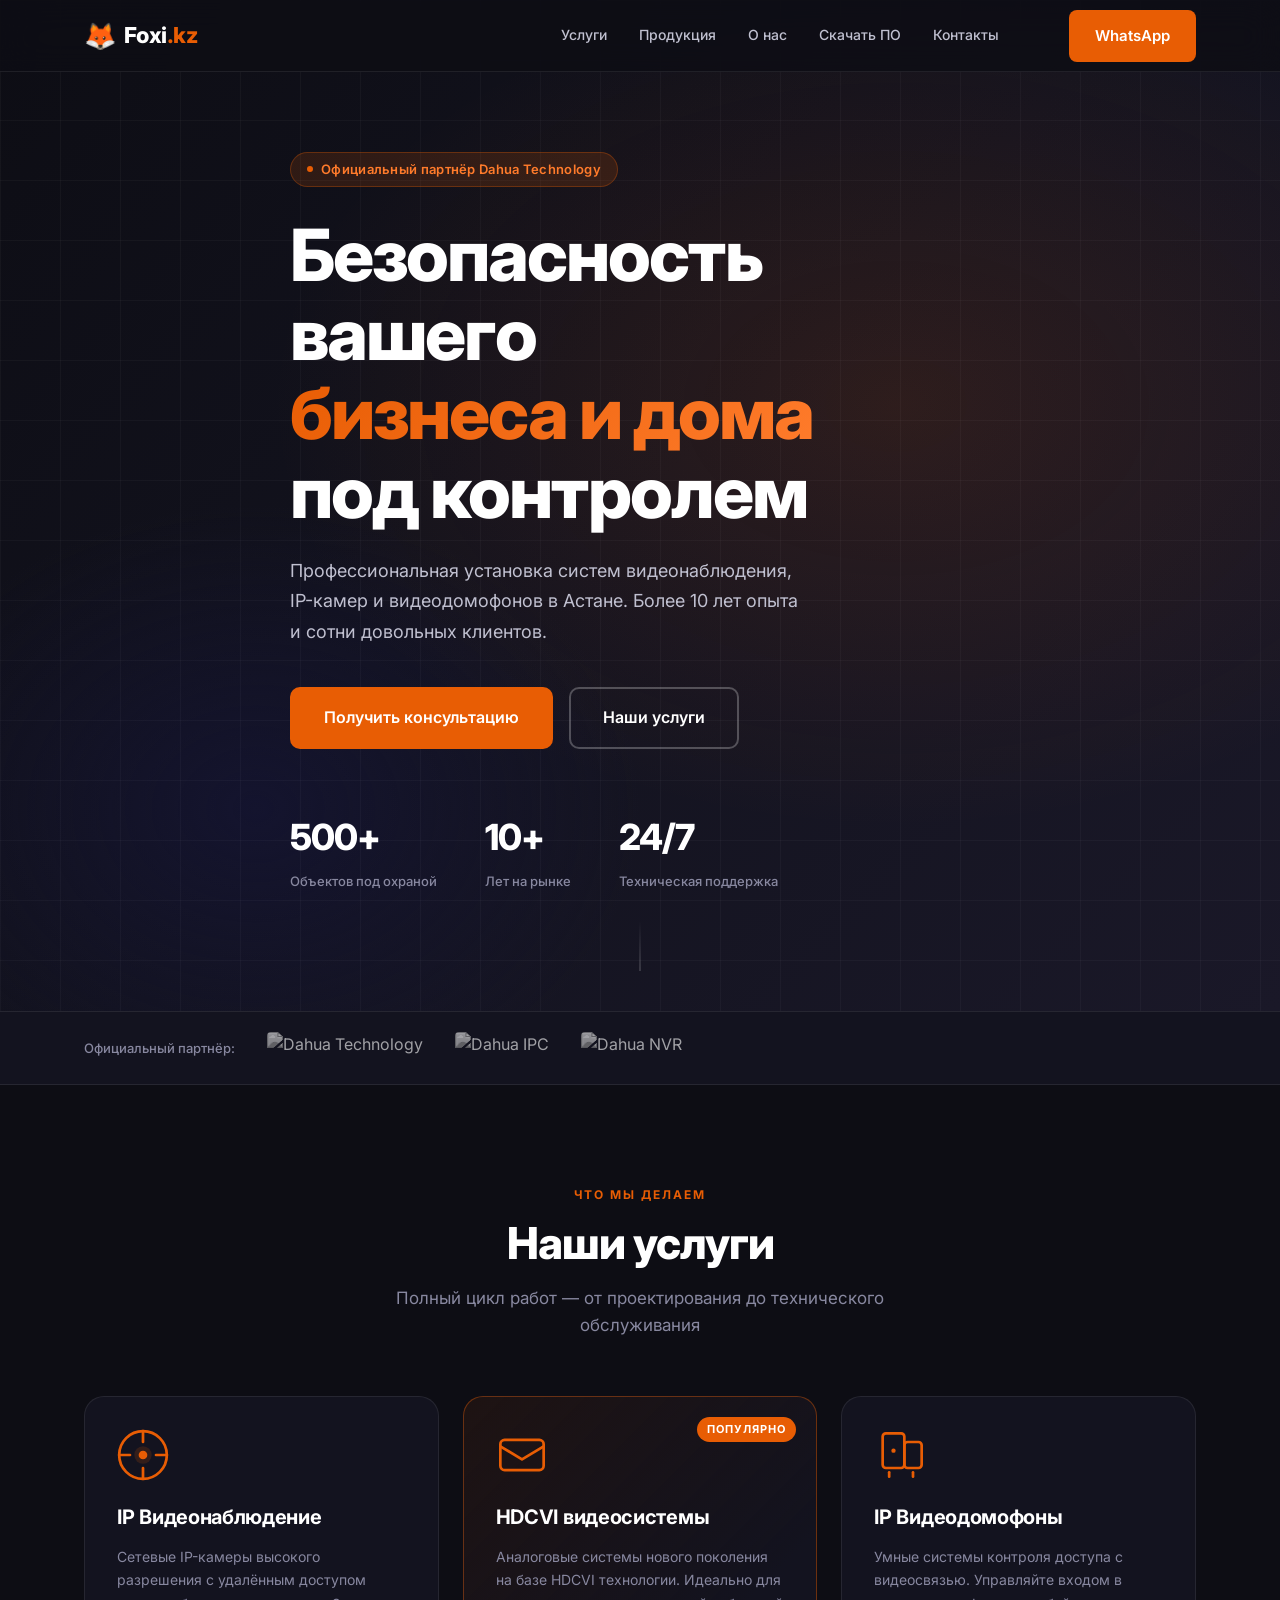
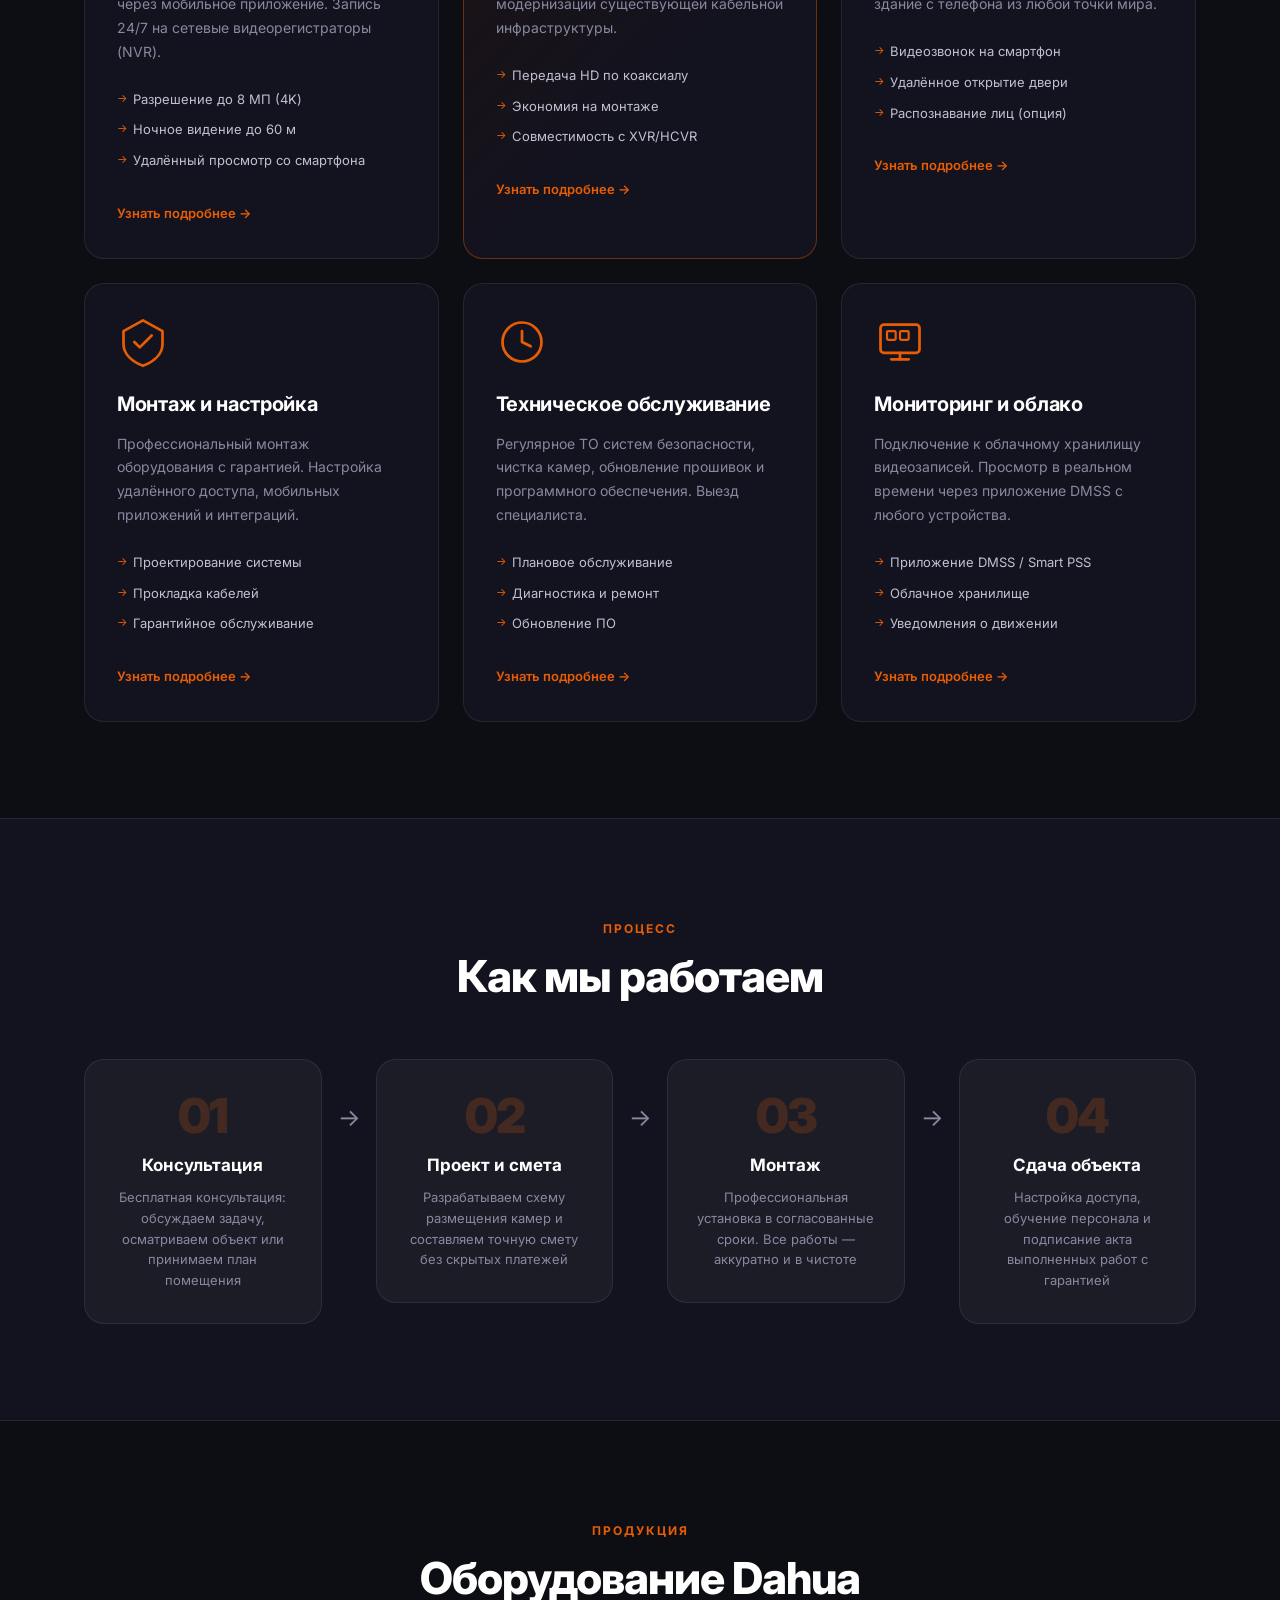
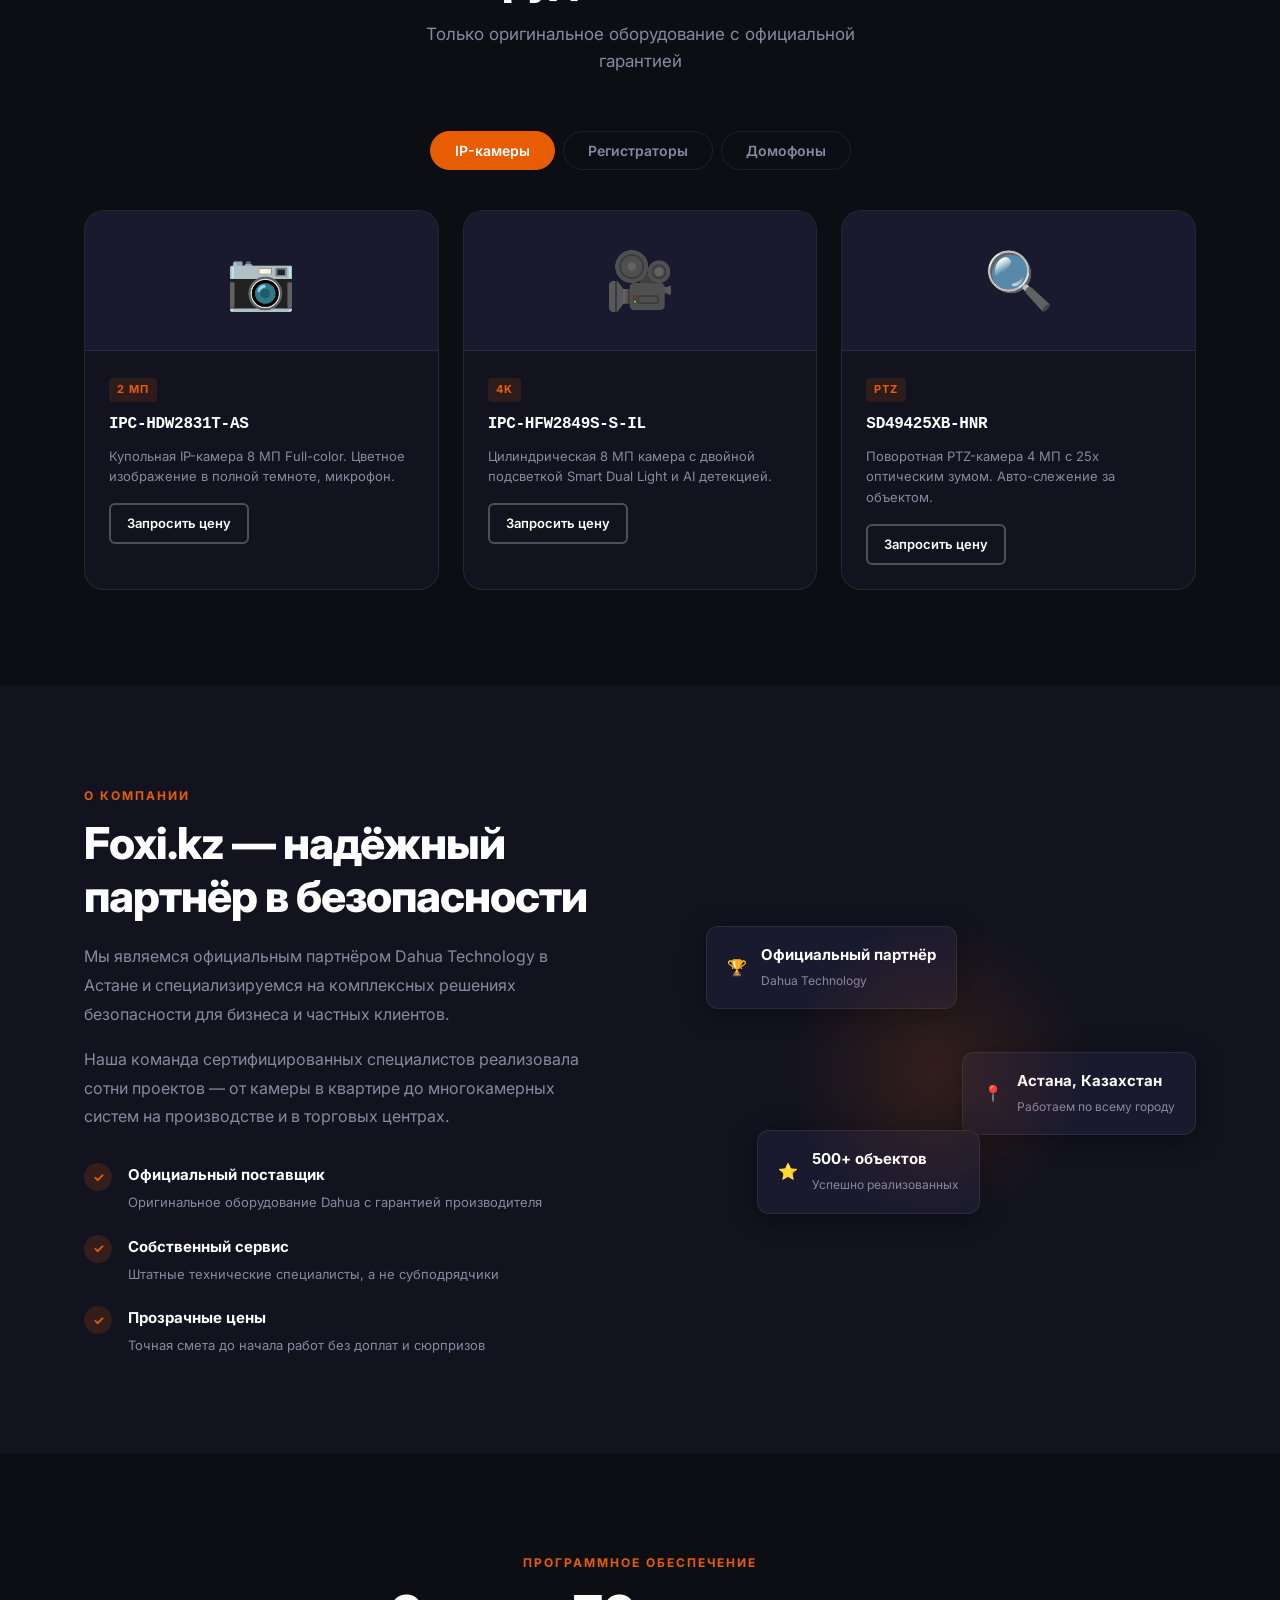
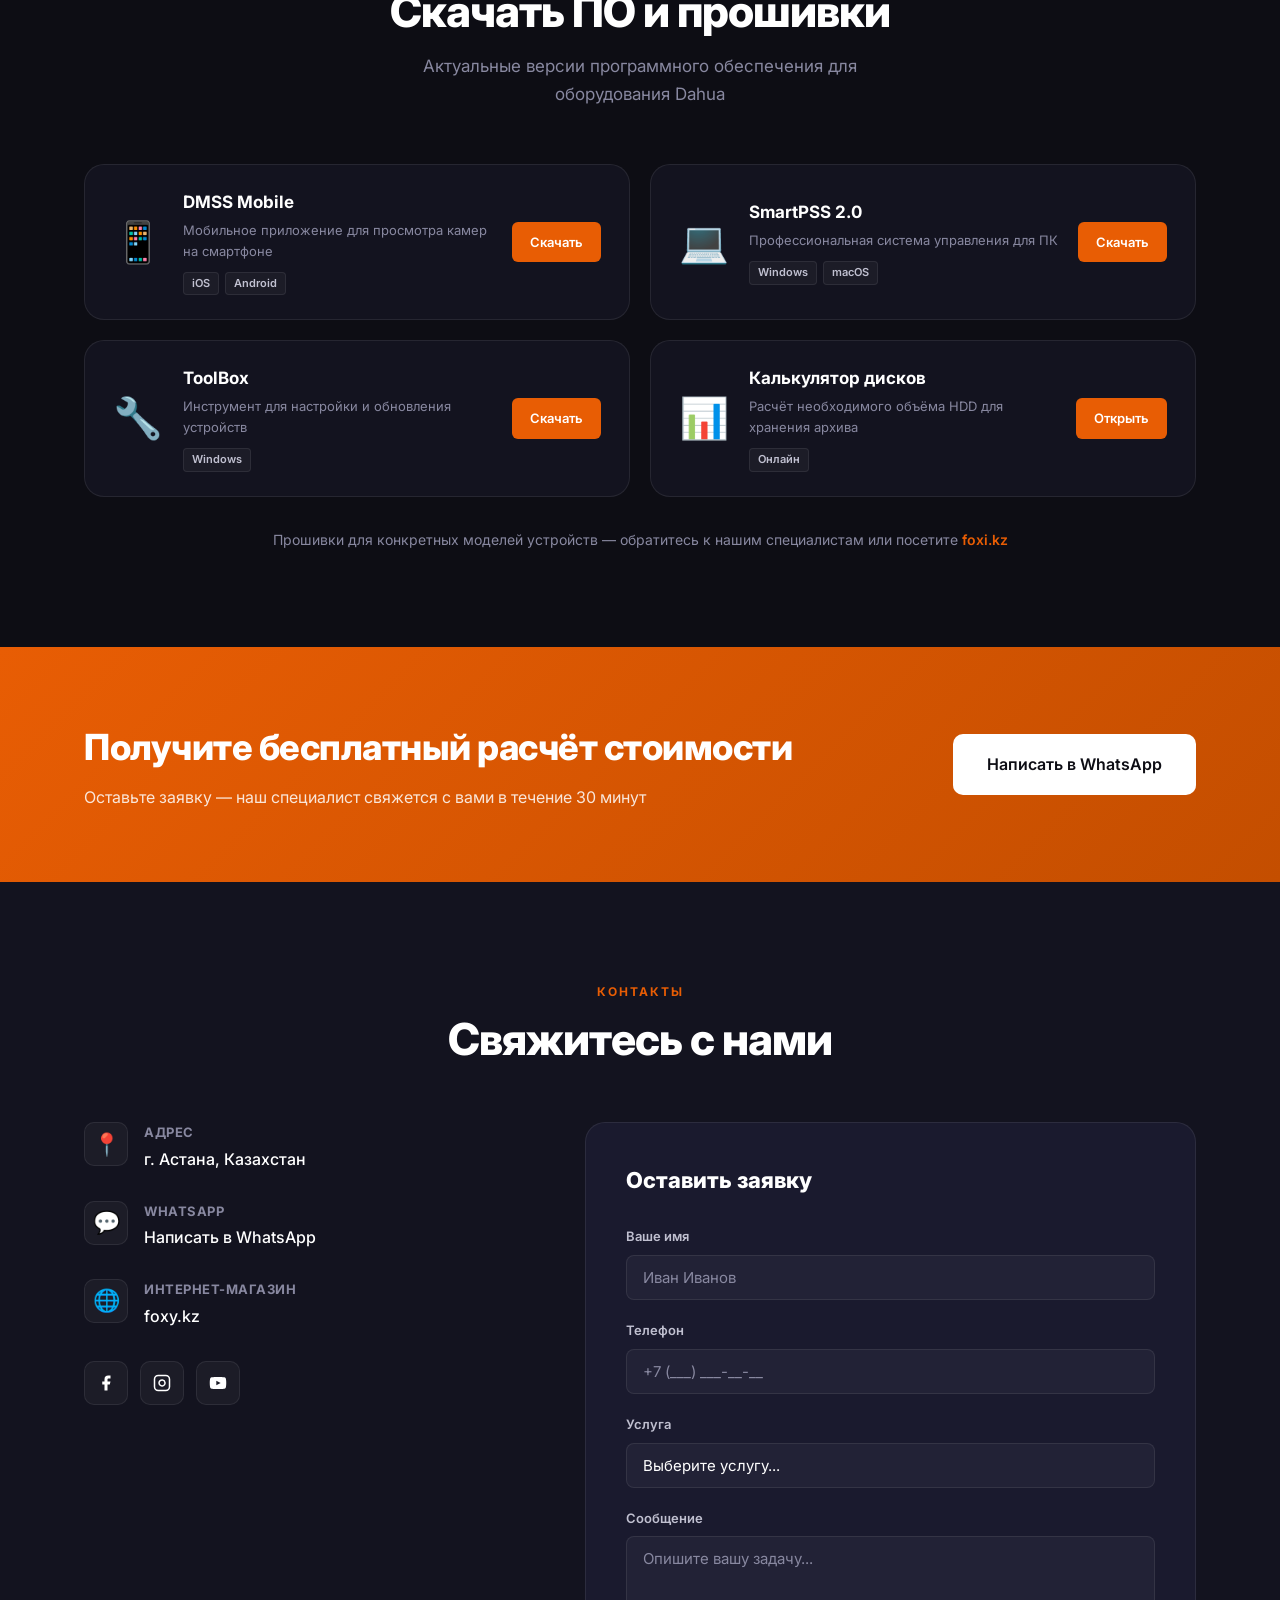
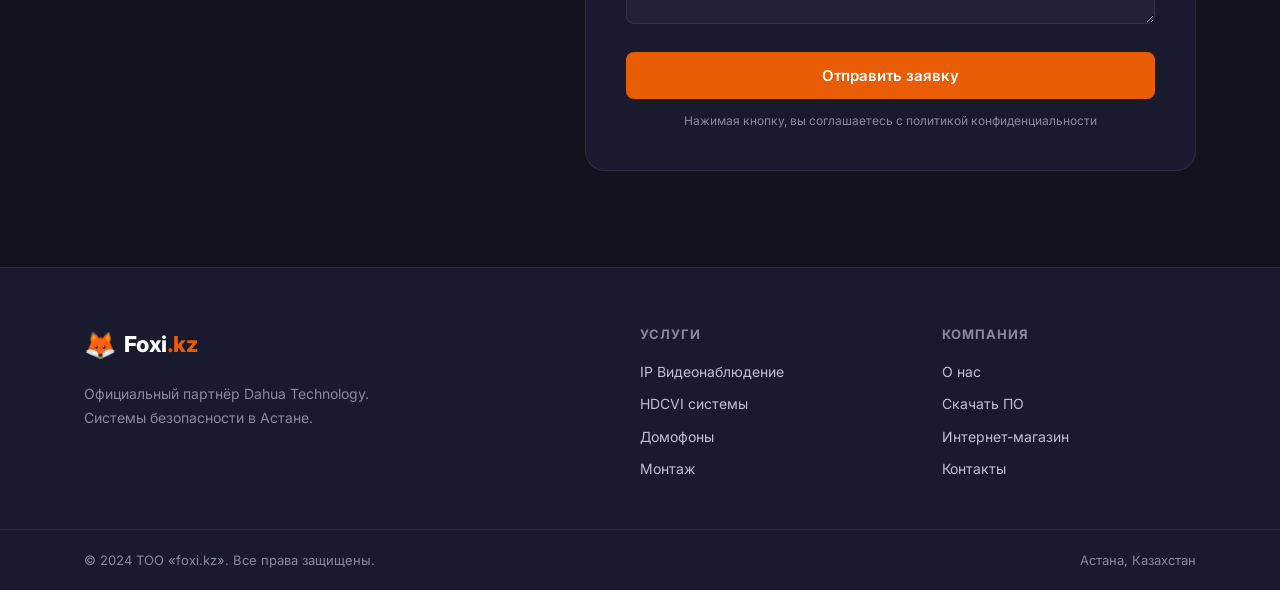
==== index.html @ 9f32473a "Initial commit: Foxi.kz modern website" ====
<!DOCTYPE html>
<html lang="ru">
<head>
  <meta charset="UTF-8" />
  <meta name="viewport" content="width=device-width, initial-scale=1.0" />
  <title>Foxi.kz — Системы безопасности и видеонаблюдения в Астане</title>
  <meta name="description" content="Официальный партнёр Dahua Technology в Астане. Продажа и установка систем видеонаблюдения, IP-камер, видеодомофонов." />
  <link rel="stylesheet" href="style.css" />
  <link rel="preconnect" href="https://fonts.googleapis.com" />
  <link href="https://fonts.googleapis.com/css2?family=Inter:wght@400;500;600;700;800&display=swap" rel="stylesheet" />
</head>
<body>

  <!-- HEADER -->
  <header class="header" id="header">
    <div class="container header__inner">
      <a href="#" class="logo">
        <span class="logo__icon">🦊</span>
        <span class="logo__text">Foxi<span>.kz</span></span>
      </a>
      <nav class="nav" id="nav">
        <a href="#services">Услуги</a>
        <a href="#products">Продукция</a>
        <a href="#about">О нас</a>
        <a href="#software">Скачать ПО</a>
        <a href="#contacts">Контакты</a>
      </nav>
      <a href="https://wa.me/77000000000" class="btn btn--primary header__cta" target="_blank">
        WhatsApp
      </a>
      <button class="burger" id="burger" aria-label="Меню">
        <span></span><span></span><span></span>
      </button>
    </div>
  </header>

  <!-- HERO -->
  <section class="hero">
    <div class="hero__bg"></div>
    <div class="container hero__inner">
      <div class="hero__badge">Официальный партнёр Dahua Technology</div>
      <h1 class="hero__title">
        Безопасность вашего<br />
        <span>бизнеса и дома</span><br />
        под контролем
      </h1>
      <p class="hero__desc">
        Профессиональная установка систем видеонаблюдения, IP-камер и видеодомофонов в Астане. Более 10 лет опыта и сотни довольных клиентов.
      </p>
      <div class="hero__actions">
        <a href="#contacts" class="btn btn--primary btn--lg">Получить консультацию</a>
        <a href="#services" class="btn btn--outline btn--lg">Наши услуги</a>
      </div>
      <div class="hero__stats">
        <div class="stat">
          <div class="stat__num">500+</div>
          <div class="stat__label">Объектов под охраной</div>
        </div>
        <div class="stat">
          <div class="stat__num">10+</div>
          <div class="stat__label">Лет на рынке</div>
        </div>
        <div class="stat">
          <div class="stat__num">24/7</div>
          <div class="stat__label">Техническая поддержка</div>
        </div>
      </div>
    </div>
    <div class="hero__scroll">
      <div class="hero__scroll-line"></div>
    </div>
  </section>

  <!-- PARTNERS STRIP -->
  <div class="partners-strip">
    <div class="container">
      <span>Официальный партнёр:</span>
      <img src="https://via.placeholder.com/140x36/1a1a2e/ffffff?text=Dahua+Technology" alt="Dahua Technology" />
      <img src="https://via.placeholder.com/120x36/1a1a2e/ffffff?text=Dahua+IPC" alt="Dahua IPC" />
      <img src="https://via.placeholder.com/120x36/1a1a2e/ffffff?text=Dahua+NVR" alt="Dahua NVR" />
    </div>
  </div>

  <!-- SERVICES -->
  <section class="section services" id="services">
    <div class="container">
      <div class="section__header">
        <span class="section__tag">Что мы делаем</span>
        <h2 class="section__title">Наши услуги</h2>
        <p class="section__desc">Полный цикл работ — от проектирования до технического обслуживания</p>
      </div>
      <div class="services__grid">

        <div class="service-card">
          <div class="service-card__icon">
            <svg viewBox="0 0 48 48" fill="none" xmlns="http://www.w3.org/2000/svg">
              <circle cx="24" cy="24" r="22" stroke="currentColor" stroke-width="2.5"/>
              <circle cx="24" cy="24" r="8" fill="currentColor" opacity="0.15"/>
              <circle cx="24" cy="24" r="4" fill="currentColor"/>
              <line x1="24" y1="2" x2="24" y2="12" stroke="currentColor" stroke-width="2.5" stroke-linecap="round"/>
              <line x1="24" y1="36" x2="24" y2="46" stroke="currentColor" stroke-width="2.5" stroke-linecap="round"/>
              <line x1="2" y1="24" x2="12" y2="24" stroke="currentColor" stroke-width="2.5" stroke-linecap="round"/>
              <line x1="36" y1="24" x2="46" y2="24" stroke="currentColor" stroke-width="2.5" stroke-linecap="round"/>
            </svg>
          </div>
          <h3>IP Видеонаблюдение</h3>
          <p>Сетевые IP-камеры высокого разрешения с удалённым доступом через мобильное приложение. Запись 24/7 на сетевые видеорегистраторы (NVR).</p>
          <ul class="service-card__features">
            <li>Разрешение до 8 МП (4K)</li>
            <li>Ночное видение до 60 м</li>
            <li>Удалённый просмотр со смартфона</li>
          </ul>
          <a href="#contacts" class="service-card__link">Узнать подробнее →</a>
        </div>

        <div class="service-card service-card--featured">
          <div class="service-card__badge">Популярно</div>
          <div class="service-card__icon">
            <svg viewBox="0 0 48 48" fill="none" xmlns="http://www.w3.org/2000/svg">
              <rect x="4" y="10" width="40" height="28" rx="4" stroke="currentColor" stroke-width="2.5"/>
              <polyline points="4,16 24,28 44,16" stroke="currentColor" stroke-width="2.5" stroke-linejoin="round"/>
            </svg>
          </div>
          <h3>HDCVI видеосистемы</h3>
          <p>Аналоговые системы нового поколения на базе HDCVI технологии. Идеально для модернизации существующей кабельной инфраструктуры.</p>
          <ul class="service-card__features">
            <li>Передача HD по коаксиалу</li>
            <li>Экономия на монтаже</li>
            <li>Совместимость с XVR/HCVR</li>
          </ul>
          <a href="#contacts" class="service-card__link">Узнать подробнее →</a>
        </div>

        <div class="service-card">
          <div class="service-card__icon">
            <svg viewBox="0 0 48 48" fill="none" xmlns="http://www.w3.org/2000/svg">
              <rect x="8" y="4" width="20" height="32" rx="3" stroke="currentColor" stroke-width="2.5"/>
              <rect x="28" y="12" width="16" height="24" rx="3" stroke="currentColor" stroke-width="2.5"/>
              <line x1="14" y1="40" x2="14" y2="44" stroke="currentColor" stroke-width="2.5" stroke-linecap="round"/>
              <line x1="36" y1="40" x2="36" y2="44" stroke="currentColor" stroke-width="2.5" stroke-linecap="round"/>
              <circle cx="18" cy="20" r="2" fill="currentColor"/>
            </svg>
          </div>
          <h3>IP Видеодомофоны</h3>
          <p>Умные системы контроля доступа с видеосвязью. Управляйте входом в здание с телефона из любой точки мира.</p>
          <ul class="service-card__features">
            <li>Видеозвонок на смартфон</li>
            <li>Удалённое открытие двери</li>
            <li>Распознавание лиц (опция)</li>
          </ul>
          <a href="#contacts" class="service-card__link">Узнать подробнее →</a>
        </div>

        <div class="service-card">
          <div class="service-card__icon">
            <svg viewBox="0 0 48 48" fill="none" xmlns="http://www.w3.org/2000/svg">
              <path d="M24 4 L6 14 L6 26 C6 35 14 42 24 46 C34 42 42 35 42 26 L42 14 Z" stroke="currentColor" stroke-width="2.5" stroke-linejoin="round"/>
              <polyline points="16,24 21,29 32,18" stroke="currentColor" stroke-width="2.5" stroke-linecap="round" stroke-linejoin="round"/>
            </svg>
          </div>
          <h3>Монтаж и настройка</h3>
          <p>Профессиональный монтаж оборудования с гарантией. Настройка удалённого доступа, мобильных приложений и интеграций.</p>
          <ul class="service-card__features">
            <li>Проектирование системы</li>
            <li>Прокладка кабелей</li>
            <li>Гарантийное обслуживание</li>
          </ul>
          <a href="#contacts" class="service-card__link">Узнать подробнее →</a>
        </div>

        <div class="service-card">
          <div class="service-card__icon">
            <svg viewBox="0 0 48 48" fill="none" xmlns="http://www.w3.org/2000/svg">
              <circle cx="24" cy="24" r="18" stroke="currentColor" stroke-width="2.5"/>
              <path d="M24 14 L24 24 L32 28" stroke="currentColor" stroke-width="2.5" stroke-linecap="round" stroke-linejoin="round"/>
            </svg>
          </div>
          <h3>Техническое обслуживание</h3>
          <p>Регулярное ТО систем безопасности, чистка камер, обновление прошивок и программного обеспечения. Выезд специалиста.</p>
          <ul class="service-card__features">
            <li>Плановое обслуживание</li>
            <li>Диагностика и ремонт</li>
            <li>Обновление ПО</li>
          </ul>
          <a href="#contacts" class="service-card__link">Узнать подробнее →</a>
        </div>

        <div class="service-card">
          <div class="service-card__icon">
            <svg viewBox="0 0 48 48" fill="none" xmlns="http://www.w3.org/2000/svg">
              <rect x="6" y="8" width="36" height="26" rx="3" stroke="currentColor" stroke-width="2.5"/>
              <line x1="16" y1="40" x2="32" y2="40" stroke="currentColor" stroke-width="2.5" stroke-linecap="round"/>
              <line x1="24" y1="34" x2="24" y2="40" stroke="currentColor" stroke-width="2.5" stroke-linecap="round"/>
              <rect x="12" y="14" width="8" height="8" rx="1" stroke="currentColor" stroke-width="2"/>
              <rect x="24" y="14" width="8" height="8" rx="1" stroke="currentColor" stroke-width="2"/>
            </svg>
          </div>
          <h3>Мониторинг и облако</h3>
          <p>Подключение к облачному хранилищу видеозаписей. Просмотр в реальном времени через приложение DMSS с любого устройства.</p>
          <ul class="service-card__features">
            <li>Приложение DMSS / Smart PSS</li>
            <li>Облачное хранилище</li>
            <li>Уведомления о движении</li>
          </ul>
          <a href="#contacts" class="service-card__link">Узнать подробнее →</a>
        </div>

      </div>
    </div>
  </section>

  <!-- HOW WE WORK -->
  <section class="section process">
    <div class="container">
      <div class="section__header">
        <span class="section__tag">Процесс</span>
        <h2 class="section__title">Как мы работаем</h2>
      </div>
      <div class="process__steps">
        <div class="process__step">
          <div class="process__num">01</div>
          <h4>Консультация</h4>
          <p>Бесплатная консультация: обсуждаем задачу, осматриваем объект или принимаем план помещения</p>
        </div>
        <div class="process__arrow">→</div>
        <div class="process__step">
          <div class="process__num">02</div>
          <h4>Проект и смета</h4>
          <p>Разрабатываем схему размещения камер и составляем точную смету без скрытых платежей</p>
        </div>
        <div class="process__arrow">→</div>
        <div class="process__step">
          <div class="process__num">03</div>
          <h4>Монтаж</h4>
          <p>Профессиональная установка в согласованные сроки. Все работы — аккуратно и в чистоте</p>
        </div>
        <div class="process__arrow">→</div>
        <div class="process__step">
          <div class="process__num">04</div>
          <h4>Сдача объекта</h4>
          <p>Настройка доступа, обучение персонала и подписание акта выполненных работ с гарантией</p>
        </div>
      </div>
    </div>
  </section>

  <!-- PRODUCTS -->
  <section class="section products" id="products">
    <div class="container">
      <div class="section__header">
        <span class="section__tag">Продукция</span>
        <h2 class="section__title">Оборудование Dahua</h2>
        <p class="section__desc">Только оригинальное оборудование с официальной гарантией</p>
      </div>
      <div class="products__tabs">
        <button class="tab tab--active" data-tab="cameras">IP-камеры</button>
        <button class="tab" data-tab="recorders">Регистраторы</button>
        <button class="tab" data-tab="intercoms">Домофоны</button>
      </div>
      <div class="products__grid" id="tab-cameras">
        <div class="product-card">
          <div class="product-card__img">📷</div>
          <div class="product-card__body">
            <span class="product-card__tag">2 МП</span>
            <h4>IPC-HDW2831T-AS</h4>
            <p>Купольная IP-камера 8 МП Full-color. Цветное изображение в полной темноте, микрофон.</p>
            <a href="#contacts" class="btn btn--sm btn--outline">Запросить цену</a>
          </div>
        </div>
        <div class="product-card">
          <div class="product-card__img">🎥</div>
          <div class="product-card__body">
            <span class="product-card__tag">4K</span>
            <h4>IPC-HFW2849S-S-IL</h4>
            <p>Цилиндрическая 8 МП камера с двойной подсветкой Smart Dual Light и AI детекцией.</p>
            <a href="#contacts" class="btn btn--sm btn--outline">Запросить цену</a>
          </div>
        </div>
        <div class="product-card">
          <div class="product-card__img">🔍</div>
          <div class="product-card__body">
            <span class="product-card__tag">PTZ</span>
            <h4>SD49425XB-HNR</h4>
            <p>Поворотная PTZ-камера 4 МП с 25x оптическим зумом. Авто-слежение за объектом.</p>
            <a href="#contacts" class="btn btn--sm btn--outline">Запросить цену</a>
          </div>
        </div>
      </div>
      <div class="products__grid hidden" id="tab-recorders">
        <div class="product-card">
          <div class="product-card__img">💾</div>
          <div class="product-card__body">
            <span class="product-card__tag">NVR</span>
            <h4>NVR4108HS-8P-4KS2/L</h4>
            <p>Сетевой видеорегистратор на 8 каналов, PoE, разрешение до 4K, H.265+.</p>
            <a href="#contacts" class="btn btn--sm btn--outline">Запросить цену</a>
          </div>
        </div>
        <div class="product-card">
          <div class="product-card__img">📼</div>
          <div class="product-card__body">
            <span class="product-card__tag">XVR</span>
            <h4>XVR5116HS-I3</h4>
            <p>Гибридный видеорегистратор 16 каналов. Поддержка HDCVI/AHD/TVI/CVBS/IP.</p>
            <a href="#contacts" class="btn btn--sm btn--outline">Запросить цену</a>
          </div>
        </div>
        <div class="product-card">
          <div class="product-card__img">🖥️</div>
          <div class="product-card__body">
            <span class="product-card__tag">32 канала</span>
            <h4>NVR608-32-4KS2</h4>
            <p>Профессиональный регистратор 32 канала 4K для крупных объектов и торговых центров.</p>
            <a href="#contacts" class="btn btn--sm btn--outline">Запросить цену</a>
          </div>
        </div>
      </div>
      <div class="products__grid hidden" id="tab-intercoms">
        <div class="product-card">
          <div class="product-card__img">🔔</div>
          <div class="product-card__body">
            <span class="product-card__tag">IP домофон</span>
            <h4>DHI-VTO2211G-P</h4>
            <p>Вызывная панель IP-домофона 2 МП, встроенный считыватель карт Mifare, IP65.</p>
            <a href="#contacts" class="btn btn--sm btn--outline">Запросить цену</a>
          </div>
        </div>
        <div class="product-card">
          <div class="product-card__img">📱</div>
          <div class="product-card__body">
            <span class="product-card__tag">Видеомонитор</span>
            <h4>DHI-VTH2421FW-P</h4>
            <p>Внутренний монитор 7" с Android, Wi-Fi, управление замком, просмотр IP-камер.</p>
            <a href="#contacts" class="btn btn--sm btn--outline">Запросить цену</a>
          </div>
        </div>
        <div class="product-card">
          <div class="product-card__img">🏢</div>
          <div class="product-card__body">
            <span class="product-card__tag">Многоквартирный</span>
            <h4>DHI-VTO4202F-P</h4>
            <p>Вызывная панель для многоквартирных домов. Поддержка до 9999 квартир.</p>
            <a href="#contacts" class="btn btn--sm btn--outline">Запросить цену</a>
          </div>
        </div>
      </div>
    </div>
  </section>

  <!-- ABOUT -->
  <section class="section about" id="about">
    <div class="container about__inner">
      <div class="about__content">
        <span class="section__tag">О компании</span>
        <h2 class="section__title">Foxi.kz — надёжный партнёр в безопасности</h2>
        <p>Мы являемся официальным партнёром Dahua Technology в Астане и специализируемся на комплексных решениях безопасности для бизнеса и частных клиентов.</p>
        <p>Наша команда сертифицированных специалистов реализовала сотни проектов — от камеры в квартире до многокамерных систем на производстве и в торговых центрах.</p>
        <div class="about__values">
          <div class="about__value">
            <span>✓</span>
            <div>
              <strong>Официальный поставщик</strong>
              <p>Оригинальное оборудование Dahua с гарантией производителя</p>
            </div>
          </div>
          <div class="about__value">
            <span>✓</span>
            <div>
              <strong>Собственный сервис</strong>
              <p>Штатные технические специалисты, а не субподрядчики</p>
            </div>
          </div>
          <div class="about__value">
            <span>✓</span>
            <div>
              <strong>Прозрачные цены</strong>
              <p>Точная смета до начала работ без доплат и сюрпризов</p>
            </div>
          </div>
        </div>
      </div>
      <div class="about__visual">
        <div class="about__card about__card--1">
          <div class="about__card-icon">🏆</div>
          <div>
            <strong>Официальный партнёр</strong>
            <span>Dahua Technology</span>
          </div>
        </div>
        <div class="about__card about__card--2">
          <div class="about__card-icon">📍</div>
          <div>
            <strong>Астана, Казахстан</strong>
            <span>Работаем по всему городу</span>
          </div>
        </div>
        <div class="about__card about__card--3">
          <div class="about__card-icon">⭐</div>
          <div>
            <strong>500+ объектов</strong>
            <span>Успешно реализованных</span>
          </div>
        </div>
        <div class="about__bg-shape"></div>
      </div>
    </div>
  </section>

  <!-- SOFTWARE DOWNLOADS -->
  <section class="section software" id="software">
    <div class="container">
      <div class="section__header">
        <span class="section__tag">Программное обеспечение</span>
        <h2 class="section__title">Скачать ПО и прошивки</h2>
        <p class="section__desc">Актуальные версии программного обеспечения для оборудования Dahua</p>
      </div>
      <div class="software__grid">

        <div class="software-card">
          <div class="software-card__icon">📱</div>
          <div class="software-card__body">
            <h4>DMSS Mobile</h4>
            <p>Мобильное приложение для просмотра камер на смартфоне</p>
            <div class="software-card__badges">
              <span>iOS</span>
              <span>Android</span>
            </div>
          </div>
          <a href="https://foxi.kz" target="_blank" class="btn btn--sm btn--primary">Скачать</a>
        </div>

        <div class="software-card">
          <div class="software-card__icon">💻</div>
          <div class="software-card__body">
            <h4>SmartPSS 2.0</h4>
            <p>Профессиональная система управления для ПК</p>
            <div class="software-card__badges">
              <span>Windows</span>
              <span>macOS</span>
            </div>
          </div>
          <a href="https://foxi.kz" target="_blank" class="btn btn--sm btn--primary">Скачать</a>
        </div>

        <div class="software-card">
          <div class="software-card__icon">🔧</div>
          <div class="software-card__body">
            <h4>ToolBox</h4>
            <p>Инструмент для настройки и обновления устройств</p>
            <div class="software-card__badges">
              <span>Windows</span>
            </div>
          </div>
          <a href="https://foxi.kz" target="_blank" class="btn btn--sm btn--primary">Скачать</a>
        </div>

        <div class="software-card">
          <div class="software-card__icon">📊</div>
          <div class="software-card__body">
            <h4>Калькулятор дисков</h4>
            <p>Расчёт необходимого объёма HDD для хранения архива</p>
            <div class="software-card__badges">
              <span>Онлайн</span>
            </div>
          </div>
          <a href="https://foxi.kz" target="_blank" class="btn btn--sm btn--primary">Открыть</a>
        </div>

      </div>
      <p class="software__note">Прошивки для конкретных моделей устройств — обратитесь к нашим специалистам или посетите <a href="https://foxi.kz" target="_blank">foxi.kz</a></p>
    </div>
  </section>

  <!-- CTA BANNER -->
  <section class="cta-banner">
    <div class="container cta-banner__inner">
      <div>
        <h2>Получите бесплатный расчёт стоимости</h2>
        <p>Оставьте заявку — наш специалист свяжется с вами в течение 30 минут</p>
      </div>
      <a href="https://wa.me/77000000000" target="_blank" class="btn btn--white btn--lg">
        Написать в WhatsApp
      </a>
    </div>
  </section>

  <!-- CONTACTS -->
  <section class="section contacts" id="contacts">
    <div class="container">
      <div class="section__header">
        <span class="section__tag">Контакты</span>
        <h2 class="section__title">Свяжитесь с нами</h2>
      </div>
      <div class="contacts__inner">
        <div class="contacts__info">
          <div class="contact-item">
            <div class="contact-item__icon">📍</div>
            <div>
              <strong>Адрес</strong>
              <p>г. Астана, Казахстан</p>
            </div>
          </div>
          <div class="contact-item">
            <div class="contact-item__icon">💬</div>
            <div>
              <strong>WhatsApp</strong>
              <p><a href="https://wa.me/77000000000" target="_blank">Написать в WhatsApp</a></p>
            </div>
          </div>
          <div class="contact-item">
            <div class="contact-item__icon">🌐</div>
            <div>
              <strong>Интернет-магазин</strong>
              <p><a href="https://foxy.kz" target="_blank">foxy.kz</a></p>
            </div>
          </div>
          <div class="contacts__social">
            <a href="#" target="_blank" class="social-btn" aria-label="Facebook">
              <svg viewBox="0 0 24 24" fill="currentColor"><path d="M18 2h-3a5 5 0 00-5 5v3H7v4h3v8h4v-8h3l1-4h-4V7a1 1 0 011-1h3z"/></svg>
            </a>
            <a href="#" target="_blank" class="social-btn" aria-label="Instagram">
              <svg viewBox="0 0 24 24" fill="none" stroke="currentColor" stroke-width="2"><rect x="2" y="2" width="20" height="20" rx="5" ry="5"/><path d="M16 11.37A4 4 0 1112.63 8 4 4 0 0116 11.37z"/><line x1="17.5" y1="6.5" x2="17.51" y2="6.5"/></svg>
            </a>
            <a href="#" target="_blank" class="social-btn" aria-label="YouTube">
              <svg viewBox="0 0 24 24" fill="currentColor"><path d="M22.54 6.42a2.78 2.78 0 00-1.95-1.96C18.88 4 12 4 12 4s-6.88 0-8.59.46a2.78 2.78 0 00-1.95 1.96A29 29 0 001 12a29 29 0 00.46 5.58A2.78 2.78 0 003.41 19.6C5.12 20 12 20 12 20s6.88 0 8.59-.46a2.78 2.78 0 001.95-1.95A29 29 0 0023 12a29 29 0 00-.46-5.58zM9.75 15.02V8.98L15.5 12l-5.75 3.02z"/></svg>
            </a>
          </div>
        </div>
        <form class="contacts__form" id="contactForm">
          <h3>Оставить заявку</h3>
          <div class="form-group">
            <label for="name">Ваше имя</label>
            <input type="text" id="name" name="name" placeholder="Иван Иванов" required />
          </div>
          <div class="form-group">
            <label for="phone">Телефон</label>
            <input type="tel" id="phone" name="phone" placeholder="+7 (___) ___-__-__" required />
          </div>
          <div class="form-group">
            <label for="service">Услуга</label>
            <select id="service" name="service">
              <option value="">Выберите услугу...</option>
              <option>IP Видеонаблюдение</option>
              <option>HDCVI видеосистемы</option>
              <option>IP Видеодомофоны</option>
              <option>Техническое обслуживание</option>
              <option>Другое</option>
            </select>
          </div>
          <div class="form-group">
            <label for="message">Сообщение</label>
            <textarea id="message" name="message" rows="3" placeholder="Опишите вашу задачу..."></textarea>
          </div>
          <button type="submit" class="btn btn--primary btn--full">Отправить заявку</button>
          <p class="form__note">Нажимая кнопку, вы соглашаетесь с политикой конфиденциальности</p>
        </form>
      </div>
    </div>
  </section>

  <!-- FOOTER -->
  <footer class="footer">
    <div class="container footer__inner">
      <div class="footer__brand">
        <a href="#" class="logo">
          <span class="logo__icon">🦊</span>
          <span class="logo__text">Foxi<span>.kz</span></span>
        </a>
        <p>Официальный партнёр Dahua Technology.<br />Системы безопасности в Астане.</p>
      </div>
      <div class="footer__links">
        <strong>Услуги</strong>
        <a href="#services">IP Видеонаблюдение</a>
        <a href="#services">HDCVI системы</a>
        <a href="#services">Домофоны</a>
        <a href="#services">Монтаж</a>
      </div>
      <div class="footer__links">
        <strong>Компания</strong>
        <a href="#about">О нас</a>
        <a href="#software">Скачать ПО</a>
        <a href="https://foxy.kz" target="_blank">Интернет-магазин</a>
        <a href="#contacts">Контакты</a>
      </div>
    </div>
    <div class="footer__bottom">
      <div class="container">
        <span>© 2024 ТОО «foxi.kz». Все права защищены.</span>
        <span>Астана, Казахстан</span>
      </div>
    </div>
  </footer>

  <script src="script.js"></script>
</body>
</html>
---- style.css ----
/* ============================================
   FOXI.KZ — Modern Security Company Website
   ============================================ */

:root {
  --primary: #e85d04;
  --primary-dark: #c44e00;
  --primary-light: #ff7b2b;
  --dark: #0d0d14;
  --dark-2: #13131f;
  --dark-3: #1a1a2e;
  --dark-4: #222236;
  --gray-1: #8888a0;
  --gray-2: #c0c0d0;
  --white: #ffffff;
  --surface: rgba(255,255,255,0.04);
  --surface-hover: rgba(255,255,255,0.07);
  --border: rgba(255,255,255,0.08);
  --radius: 12px;
  --radius-lg: 20px;
  --shadow: 0 4px 24px rgba(0,0,0,0.4);
  --shadow-card: 0 2px 12px rgba(0,0,0,0.3);
  --transition: 0.25s ease;
  --font: 'Inter', -apple-system, BlinkMacSystemFont, sans-serif;
  --max-width: 1160px;
  --header-h: 72px;
}

*, *::before, *::after { box-sizing: border-box; margin: 0; padding: 0; }

html { scroll-behavior: smooth; font-size: 16px; }

body {
  font-family: var(--font);
  background: var(--dark);
  color: var(--white);
  line-height: 1.6;
  -webkit-font-smoothing: antialiased;
}

a { color: inherit; text-decoration: none; }
img { max-width: 100%; display: block; }
ul { list-style: none; }
input, textarea, select, button { font-family: inherit; }

.container {
  max-width: var(--max-width);
  margin: 0 auto;
  padding: 0 24px;
}

.hidden { display: none !important; }

/* ---- BUTTONS ---- */
.btn {
  display: inline-flex;
  align-items: center;
  justify-content: center;
  gap: 8px;
  padding: 12px 24px;
  border-radius: 8px;
  font-weight: 600;
  font-size: 15px;
  cursor: pointer;
  border: 2px solid transparent;
  transition: all var(--transition);
  white-space: nowrap;
}
.btn--primary {
  background: var(--primary);
  color: var(--white);
}
.btn--primary:hover {
  background: var(--primary-dark);
  transform: translateY(-1px);
  box-shadow: 0 8px 24px rgba(232,93,4,0.35);
}
.btn--outline {
  background: transparent;
  border-color: rgba(255,255,255,0.25);
  color: var(--white);
}
.btn--outline:hover {
  border-color: var(--primary);
  color: var(--primary);
}
.btn--white {
  background: var(--white);
  color: var(--dark);
}
.btn--white:hover {
  background: #f0f0f0;
  transform: translateY(-1px);
}
.btn--lg { padding: 16px 32px; font-size: 16px; border-radius: 10px; }
.btn--sm { padding: 8px 16px; font-size: 13px; border-radius: 6px; }
.btn--full { width: 100%; }

/* ---- HEADER ---- */
.header {
  position: fixed;
  top: 0; left: 0; right: 0;
  height: var(--header-h);
  z-index: 100;
  background: rgba(13,13,20,0.85);
  backdrop-filter: blur(16px);
  -webkit-backdrop-filter: blur(16px);
  border-bottom: 1px solid var(--border);
  transition: background var(--transition);
}
.header.scrolled {
  background: rgba(13,13,20,0.97);
}
.header__inner {
  height: 100%;
  display: flex;
  align-items: center;
  gap: 40px;
}
.logo {
  display: flex;
  align-items: center;
  gap: 8px;
  font-size: 22px;
  font-weight: 800;
  letter-spacing: -0.5px;
  flex-shrink: 0;
}
.logo__icon { font-size: 26px; }
.logo__text span { color: var(--primary); }

.nav {
  display: flex;
  align-items: center;
  gap: 4px;
  margin-left: auto;
}
.nav a {
  padding: 8px 14px;
  border-radius: 8px;
  font-size: 14px;
  font-weight: 500;
  color: var(--gray-2);
  transition: all var(--transition);
}
.nav a:hover {
  color: var(--white);
  background: var(--surface);
}
.header__cta { margin-left: 16px; }

.burger {
  display: none;
  flex-direction: column;
  gap: 5px;
  background: none;
  border: none;
  cursor: pointer;
  padding: 4px;
  margin-left: auto;
}
.burger span {
  display: block;
  width: 24px; height: 2px;
  background: var(--white);
  border-radius: 2px;
  transition: all var(--transition);
}

/* ---- HERO ---- */
.hero {
  position: relative;
  min-height: 100vh;
  display: flex;
  align-items: center;
  padding-top: var(--header-h);
  overflow: hidden;
}
.hero__bg {
  position: absolute;
  inset: 0;
  background:
    radial-gradient(ellipse 70% 60% at 70% 40%, rgba(232,93,4,0.12) 0%, transparent 70%),
    radial-gradient(ellipse 50% 50% at 20% 80%, rgba(20,20,50,0.8) 0%, transparent 60%),
    linear-gradient(135deg, #0d0d14 0%, #13131f 50%, #1a1828 100%);
}
/* Animated grid pattern */
.hero__bg::after {
  content: '';
  position: absolute;
  inset: 0;
  background-image:
    linear-gradient(rgba(255,255,255,0.03) 1px, transparent 1px),
    linear-gradient(90deg, rgba(255,255,255,0.03) 1px, transparent 1px);
  background-size: 60px 60px;
}
.hero__inner {
  position: relative;
  z-index: 1;
  padding-top: 80px;
  padding-bottom: 120px;
}
.hero__badge {
  display: inline-flex;
  align-items: center;
  gap: 8px;
  padding: 6px 16px;
  background: rgba(232,93,4,0.15);
  border: 1px solid rgba(232,93,4,0.3);
  border-radius: 100px;
  font-size: 13px;
  font-weight: 600;
  color: var(--primary-light);
  margin-bottom: 28px;
  letter-spacing: 0.3px;
}
.hero__badge::before {
  content: '';
  width: 6px; height: 6px;
  background: var(--primary);
  border-radius: 50%;
  animation: pulse 2s infinite;
}
@keyframes pulse {
  0%, 100% { opacity: 1; transform: scale(1); }
  50% { opacity: 0.5; transform: scale(1.4); }
}
.hero__title {
  font-size: clamp(40px, 6vw, 72px);
  font-weight: 800;
  line-height: 1.1;
  letter-spacing: -2px;
  margin-bottom: 24px;
  max-width: 700px;
}
.hero__title span {
  background: linear-gradient(135deg, var(--primary) 0%, var(--primary-light) 100%);
  -webkit-background-clip: text;
  -webkit-text-fill-color: transparent;
  background-clip: text;
}
.hero__desc {
  font-size: 18px;
  color: var(--gray-2);
  max-width: 520px;
  margin-bottom: 40px;
  line-height: 1.7;
}
.hero__actions {
  display: flex;
  align-items: center;
  gap: 16px;
  margin-bottom: 60px;
  flex-wrap: wrap;
}
.hero__stats {
  display: flex;
  gap: 48px;
  flex-wrap: wrap;
}
.stat__num {
  font-size: 36px;
  font-weight: 800;
  color: var(--white);
  letter-spacing: -1px;
}
.stat__label {
  font-size: 13px;
  color: var(--gray-1);
  font-weight: 500;
  margin-top: 4px;
}
.hero__scroll {
  position: absolute;
  bottom: 40px;
  left: 50%;
  transform: translateX(-50%);
}
.hero__scroll-line {
  width: 1px; height: 50px;
  background: linear-gradient(to bottom, transparent, rgba(255,255,255,0.3));
  margin: 0 auto;
  animation: scrollAnim 2s infinite;
}
@keyframes scrollAnim {
  0% { transform: scaleY(0); transform-origin: top; }
  50% { transform: scaleY(1); transform-origin: top; }
  51% { transform: scaleY(1); transform-origin: bottom; }
  100% { transform: scaleY(0); transform-origin: bottom; }
}

/* ---- PARTNERS STRIP ---- */
.partners-strip {
  background: var(--dark-2);
  border-top: 1px solid var(--border);
  border-bottom: 1px solid var(--border);
  padding: 20px 0;
}
.partners-strip .container {
  display: flex;
  align-items: center;
  gap: 32px;
  flex-wrap: wrap;
}
.partners-strip span {
  font-size: 13px;
  color: var(--gray-1);
  font-weight: 500;
  white-space: nowrap;
}
.partners-strip img {
  opacity: 0.6;
  filter: grayscale(100%);
  transition: all var(--transition);
  height: 32px;
  width: auto;
  border-radius: 4px;
}
.partners-strip img:hover {
  opacity: 1;
  filter: none;
}

/* ---- SECTIONS ---- */
.section {
  padding: 96px 0;
}
.section__header {
  text-align: center;
  margin-bottom: 56px;
}
.section__tag {
  display: inline-block;
  font-size: 12px;
  font-weight: 700;
  text-transform: uppercase;
  letter-spacing: 2px;
  color: var(--primary);
  margin-bottom: 12px;
}
.section__title {
  font-size: clamp(28px, 4vw, 44px);
  font-weight: 800;
  letter-spacing: -1px;
  line-height: 1.2;
  margin-bottom: 16px;
}
.section__desc {
  font-size: 17px;
  color: var(--gray-1);
  max-width: 500px;
  margin: 0 auto;
}

/* ---- SERVICES ---- */
.services { background: var(--dark); }
.services__grid {
  display: grid;
  grid-template-columns: repeat(3, 1fr);
  gap: 24px;
}
.service-card {
  position: relative;
  background: var(--dark-2);
  border: 1px solid var(--border);
  border-radius: var(--radius-lg);
  padding: 32px;
  transition: all var(--transition);
  overflow: hidden;
}
.service-card::before {
  content: '';
  position: absolute;
  inset: 0;
  background: linear-gradient(135deg, rgba(232,93,4,0.06) 0%, transparent 60%);
  opacity: 0;
  transition: opacity var(--transition);
}
.service-card:hover {
  border-color: rgba(232,93,4,0.3);
  transform: translateY(-4px);
  box-shadow: 0 16px 40px rgba(0,0,0,0.3);
}
.service-card:hover::before { opacity: 1; }
.service-card--featured {
  border-color: rgba(232,93,4,0.4);
  background: linear-gradient(135deg, rgba(232,93,4,0.08) 0%, var(--dark-2) 60%);
}
.service-card__badge {
  position: absolute;
  top: 20px; right: 20px;
  background: var(--primary);
  color: var(--white);
  font-size: 11px;
  font-weight: 700;
  text-transform: uppercase;
  letter-spacing: 1px;
  padding: 4px 10px;
  border-radius: 100px;
}
.service-card__icon {
  width: 52px; height: 52px;
  color: var(--primary);
  margin-bottom: 20px;
}
.service-card h3 {
  font-size: 20px;
  font-weight: 700;
  margin-bottom: 12px;
  letter-spacing: -0.3px;
}
.service-card p {
  font-size: 14px;
  color: var(--gray-1);
  line-height: 1.7;
  margin-bottom: 20px;
}
.service-card__features {
  margin-bottom: 24px;
}
.service-card__features li {
  font-size: 13px;
  color: var(--gray-2);
  padding: 5px 0;
  padding-left: 16px;
  position: relative;
}
.service-card__features li::before {
  content: '→';
  position: absolute;
  left: 0;
  color: var(--primary);
  font-size: 11px;
  top: 6px;
}
.service-card__link {
  font-size: 13px;
  font-weight: 600;
  color: var(--primary);
  transition: gap var(--transition);
}
.service-card__link:hover { text-decoration: underline; }

/* ---- PROCESS ---- */
.process {
  background: var(--dark-2);
  border-top: 1px solid var(--border);
  border-bottom: 1px solid var(--border);
}
.process__steps {
  display: flex;
  align-items: flex-start;
  gap: 16px;
}
.process__step {
  flex: 1;
  text-align: center;
  padding: 32px 24px;
  background: var(--surface);
  border: 1px solid var(--border);
  border-radius: var(--radius-lg);
  transition: all var(--transition);
}
.process__step:hover {
  border-color: rgba(232,93,4,0.3);
  background: rgba(232,93,4,0.04);
}
.process__num {
  font-size: 48px;
  font-weight: 900;
  color: rgba(232,93,4,0.2);
  line-height: 1;
  margin-bottom: 12px;
  letter-spacing: -2px;
}
.process__step h4 {
  font-size: 17px;
  font-weight: 700;
  margin-bottom: 8px;
}
.process__step p {
  font-size: 13px;
  color: var(--gray-1);
  line-height: 1.6;
}
.process__arrow {
  font-size: 24px;
  color: var(--gray-1);
  flex-shrink: 0;
  padding-top: 40px;
}

/* ---- PRODUCTS ---- */
.products { background: var(--dark); }
.products__tabs {
  display: flex;
  justify-content: center;
  gap: 8px;
  margin-bottom: 40px;
}
.tab {
  padding: 10px 24px;
  border-radius: 100px;
  border: 1px solid var(--border);
  background: transparent;
  color: var(--gray-1);
  font-size: 14px;
  font-weight: 600;
  cursor: pointer;
  transition: all var(--transition);
}
.tab:hover {
  border-color: rgba(232,93,4,0.4);
  color: var(--white);
}
.tab--active {
  background: var(--primary);
  border-color: var(--primary);
  color: var(--white);
}
.products__grid {
  display: grid;
  grid-template-columns: repeat(3, 1fr);
  gap: 24px;
}
.product-card {
  background: var(--dark-2);
  border: 1px solid var(--border);
  border-radius: var(--radius-lg);
  overflow: hidden;
  transition: all var(--transition);
}
.product-card:hover {
  border-color: rgba(232,93,4,0.3);
  transform: translateY(-4px);
  box-shadow: var(--shadow);
}
.product-card__img {
  background: var(--dark-3);
  height: 140px;
  display: flex;
  align-items: center;
  justify-content: center;
  font-size: 56px;
  border-bottom: 1px solid var(--border);
}
.product-card__body {
  padding: 24px;
}
.product-card__tag {
  display: inline-block;
  font-size: 11px;
  font-weight: 700;
  text-transform: uppercase;
  letter-spacing: 1px;
  color: var(--primary);
  background: rgba(232,93,4,0.12);
  padding: 3px 8px;
  border-radius: 4px;
  margin-bottom: 10px;
}
.product-card h4 {
  font-size: 16px;
  font-weight: 700;
  margin-bottom: 8px;
  font-family: monospace;
  letter-spacing: -0.3px;
}
.product-card p {
  font-size: 13px;
  color: var(--gray-1);
  line-height: 1.6;
  margin-bottom: 16px;
}

/* ---- ABOUT ---- */
.about { background: var(--dark-2); }
.about__inner {
  display: grid;
  grid-template-columns: 1fr 1fr;
  gap: 80px;
  align-items: center;
}
.about__content .section__tag { text-align: left; }
.about__content .section__title { text-align: left; margin-bottom: 20px; }
.about__content p {
  font-size: 16px;
  color: var(--gray-1);
  line-height: 1.8;
  margin-bottom: 16px;
}
.about__values {
  margin-top: 32px;
  display: flex;
  flex-direction: column;
  gap: 20px;
}
.about__value {
  display: flex;
  align-items: flex-start;
  gap: 16px;
}
.about__value > span {
  width: 28px; height: 28px;
  background: rgba(232,93,4,0.15);
  border-radius: 50%;
  display: flex;
  align-items: center;
  justify-content: center;
  font-size: 13px;
  font-weight: 700;
  color: var(--primary);
  flex-shrink: 0;
}
.about__value strong {
  font-size: 15px;
  font-weight: 700;
  display: block;
  margin-bottom: 4px;
}
.about__value p {
  font-size: 13px;
  color: var(--gray-1);
  margin: 0;
}
.about__visual {
  position: relative;
  min-height: 360px;
}
.about__bg-shape {
  position: absolute;
  top: 50%; left: 50%;
  transform: translate(-50%,-50%);
  width: 300px; height: 300px;
  background: radial-gradient(circle, rgba(232,93,4,0.15) 0%, transparent 70%);
  border-radius: 50%;
}
.about__card {
  position: absolute;
  display: flex;
  align-items: center;
  gap: 14px;
  background: var(--dark-3);
  border: 1px solid var(--border);
  border-radius: var(--radius);
  padding: 16px 20px;
  box-shadow: var(--shadow);
  animation: float 6s ease-in-out infinite;
}
.about__card strong { font-size: 15px; font-weight: 700; display: block; }
.about__card span { font-size: 12px; color: var(--gray-1); }
.about__card__icon { font-size: 28px; }
.about__card--1 { top: 10%; left: 5%; animation-delay: 0s; }
.about__card--2 { top: 45%; right: 0%; animation-delay: 2s; }
.about__card--3 { bottom: 10%; left: 15%; animation-delay: 4s; }
@keyframes float {
  0%, 100% { transform: translateY(0); }
  50% { transform: translateY(-8px); }
}

/* ---- SOFTWARE ---- */
.software { background: var(--dark); }
.software__grid {
  display: grid;
  grid-template-columns: repeat(2, 1fr);
  gap: 20px;
  margin-bottom: 32px;
}
.software-card {
  display: flex;
  align-items: center;
  gap: 20px;
  background: var(--dark-2);
  border: 1px solid var(--border);
  border-radius: var(--radius-lg);
  padding: 24px 28px;
  transition: all var(--transition);
}
.software-card:hover {
  border-color: rgba(232,93,4,0.3);
}
.software-card__icon {
  font-size: 40px;
  flex-shrink: 0;
}
.software-card__body { flex: 1; }
.software-card h4 {
  font-size: 17px;
  font-weight: 700;
  margin-bottom: 4px;
}
.software-card p {
  font-size: 13px;
  color: var(--gray-1);
  margin-bottom: 10px;
}
.software-card__badges {
  display: flex;
  gap: 6px;
  flex-wrap: wrap;
}
.software-card__badges span {
  font-size: 11px;
  font-weight: 600;
  padding: 2px 8px;
  border-radius: 4px;
  background: var(--surface);
  border: 1px solid var(--border);
  color: var(--gray-2);
}
.software__note {
  text-align: center;
  font-size: 14px;
  color: var(--gray-1);
}
.software__note a {
  color: var(--primary);
  font-weight: 600;
}
.software__note a:hover { text-decoration: underline; }

/* ---- CTA BANNER ---- */
.cta-banner {
  background: linear-gradient(135deg, var(--primary) 0%, var(--primary-dark) 100%);
  padding: 72px 0;
}
.cta-banner__inner {
  display: flex;
  align-items: center;
  justify-content: space-between;
  gap: 40px;
  flex-wrap: wrap;
}
.cta-banner h2 {
  font-size: clamp(24px, 3vw, 36px);
  font-weight: 800;
  letter-spacing: -0.5px;
  margin-bottom: 8px;
}
.cta-banner p {
  font-size: 16px;
  opacity: 0.85;
}

/* ---- CONTACTS ---- */
.contacts { background: var(--dark-2); }
.contacts__inner {
  display: grid;
  grid-template-columns: 1fr 1.4fr;
  gap: 64px;
  align-items: start;
}
.contact-item {
  display: flex;
  align-items: flex-start;
  gap: 16px;
  margin-bottom: 28px;
}
.contact-item__icon {
  font-size: 22px;
  width: 44px; height: 44px;
  background: var(--surface);
  border: 1px solid var(--border);
  border-radius: 10px;
  display: flex;
  align-items: center;
  justify-content: center;
  flex-shrink: 0;
}
.contact-item strong {
  font-size: 13px;
  font-weight: 700;
  text-transform: uppercase;
  letter-spacing: 0.5px;
  color: var(--gray-1);
  display: block;
  margin-bottom: 4px;
}
.contact-item p, .contact-item a {
  font-size: 16px;
  font-weight: 500;
}
.contact-item a:hover { color: var(--primary); }
.contacts__social {
  display: flex;
  gap: 12px;
  margin-top: 32px;
}
.social-btn {
  width: 44px; height: 44px;
  border-radius: 10px;
  background: var(--surface);
  border: 1px solid var(--border);
  display: flex;
  align-items: center;
  justify-content: center;
  transition: all var(--transition);
}
.social-btn svg { width: 18px; height: 18px; }
.social-btn:hover {
  background: var(--primary);
  border-color: var(--primary);
  transform: translateY(-2px);
}
.contacts__form {
  background: var(--dark-3);
  border: 1px solid var(--border);
  border-radius: var(--radius-lg);
  padding: 40px;
}
.contacts__form h3 {
  font-size: 22px;
  font-weight: 800;
  margin-bottom: 28px;
}
.form-group {
  margin-bottom: 20px;
}
.form-group label {
  display: block;
  font-size: 13px;
  font-weight: 600;
  color: var(--gray-2);
  margin-bottom: 8px;
}
.form-group input,
.form-group select,
.form-group textarea {
  width: 100%;
  background: var(--surface);
  border: 1px solid var(--border);
  border-radius: 8px;
  padding: 12px 16px;
  font-size: 15px;
  color: var(--white);
  outline: none;
  transition: border-color var(--transition);
  appearance: none;
}
.form-group input:focus,
.form-group select:focus,
.form-group textarea:focus {
  border-color: var(--primary);
  background: rgba(232,93,4,0.04);
}
.form-group input::placeholder,
.form-group textarea::placeholder {
  color: var(--gray-1);
}
.form-group select option {
  background: var(--dark-3);
  color: var(--white);
}
.form-group textarea { resize: vertical; min-height: 88px; }
.form__note {
  text-align: center;
  font-size: 12px;
  color: var(--gray-1);
  margin-top: 12px;
}

/* ---- FOOTER ---- */
.footer {
  background: var(--dark-3);
  border-top: 1px solid var(--border);
  padding-top: 56px;
}
.footer__inner {
  display: grid;
  grid-template-columns: 2fr 1fr 1fr;
  gap: 48px;
  padding-bottom: 48px;
}
.footer__brand p {
  font-size: 14px;
  color: var(--gray-1);
  margin-top: 16px;
  line-height: 1.7;
}
.footer__links {
  display: flex;
  flex-direction: column;
  gap: 10px;
}
.footer__links strong {
  font-size: 13px;
  font-weight: 700;
  text-transform: uppercase;
  letter-spacing: 1px;
  color: var(--gray-1);
  margin-bottom: 6px;
}
.footer__links a {
  font-size: 14px;
  color: var(--gray-2);
  transition: color var(--transition);
}
.footer__links a:hover { color: var(--primary); }
.footer__bottom {
  border-top: 1px solid var(--border);
  padding: 20px 0;
}
.footer__bottom .container {
  display: flex;
  justify-content: space-between;
  align-items: center;
  flex-wrap: wrap;
  gap: 8px;
}
.footer__bottom span {
  font-size: 13px;
  color: var(--gray-1);
}

/* ---- MOBILE ---- */
@media (max-width: 1024px) {
  .services__grid { grid-template-columns: repeat(2, 1fr); }
  .about__inner { grid-template-columns: 1fr; gap: 48px; }
  .about__visual { min-height: 280px; }
}

@media (max-width: 768px) {
  :root { --header-h: 64px; }

  .nav { display: none; flex-direction: column; position: fixed; top: var(--header-h); left: 0; right: 0; bottom: 0; background: rgba(13,13,20,0.97); padding: 40px 24px; gap: 8px; z-index: 99; }
  .nav.open { display: flex; }
  .nav a { font-size: 20px; padding: 14px; }
  .header__cta { display: none; }
  .burger { display: flex; }

  .section { padding: 64px 0; }
  .section__header { margin-bottom: 40px; }

  .services__grid { grid-template-columns: 1fr; }
  .products__grid { grid-template-columns: 1fr; }
  .software__grid { grid-template-columns: 1fr; }
  .process__steps { flex-direction: column; }
  .process__arrow { display: none; }
  .contacts__inner { grid-template-columns: 1fr; gap: 40px; }
  .footer__inner { grid-template-columns: 1fr; gap: 32px; }
  .cta-banner__inner { flex-direction: column; text-align: center; }
  .hero__stats { gap: 32px; }
  .hero__actions { flex-direction: column; align-items: flex-start; }
  .partners-strip .container { gap: 16px; }
  .contacts__form { padding: 28px 20px; }
}

@media (max-width: 480px) {
  .products__tabs { flex-wrap: wrap; }
  .hero__title { letter-spacing: -1px; }
  .about__card { display: none; }
  .about__card--1 { display: flex; top: 0; left: 0; position: relative; margin-bottom: 12px; }
}

/* ---- ANIMATIONS ---- */
@keyframes fadeInUp {
  from { opacity: 0; transform: translateY(20px); }
  to { opacity: 1; transform: translateY(0); }
}
.animate-in {
  animation: fadeInUp 0.5s ease forwards;
}

/* ---- SCROLLBAR ---- */
::-webkit-scrollbar { width: 6px; }
::-webkit-scrollbar-track { background: var(--dark); }
::-webkit-scrollbar-thumb { background: var(--dark-4); border-radius: 3px; }
::-webkit-scrollbar-thumb:hover { background: var(--gray-1); }
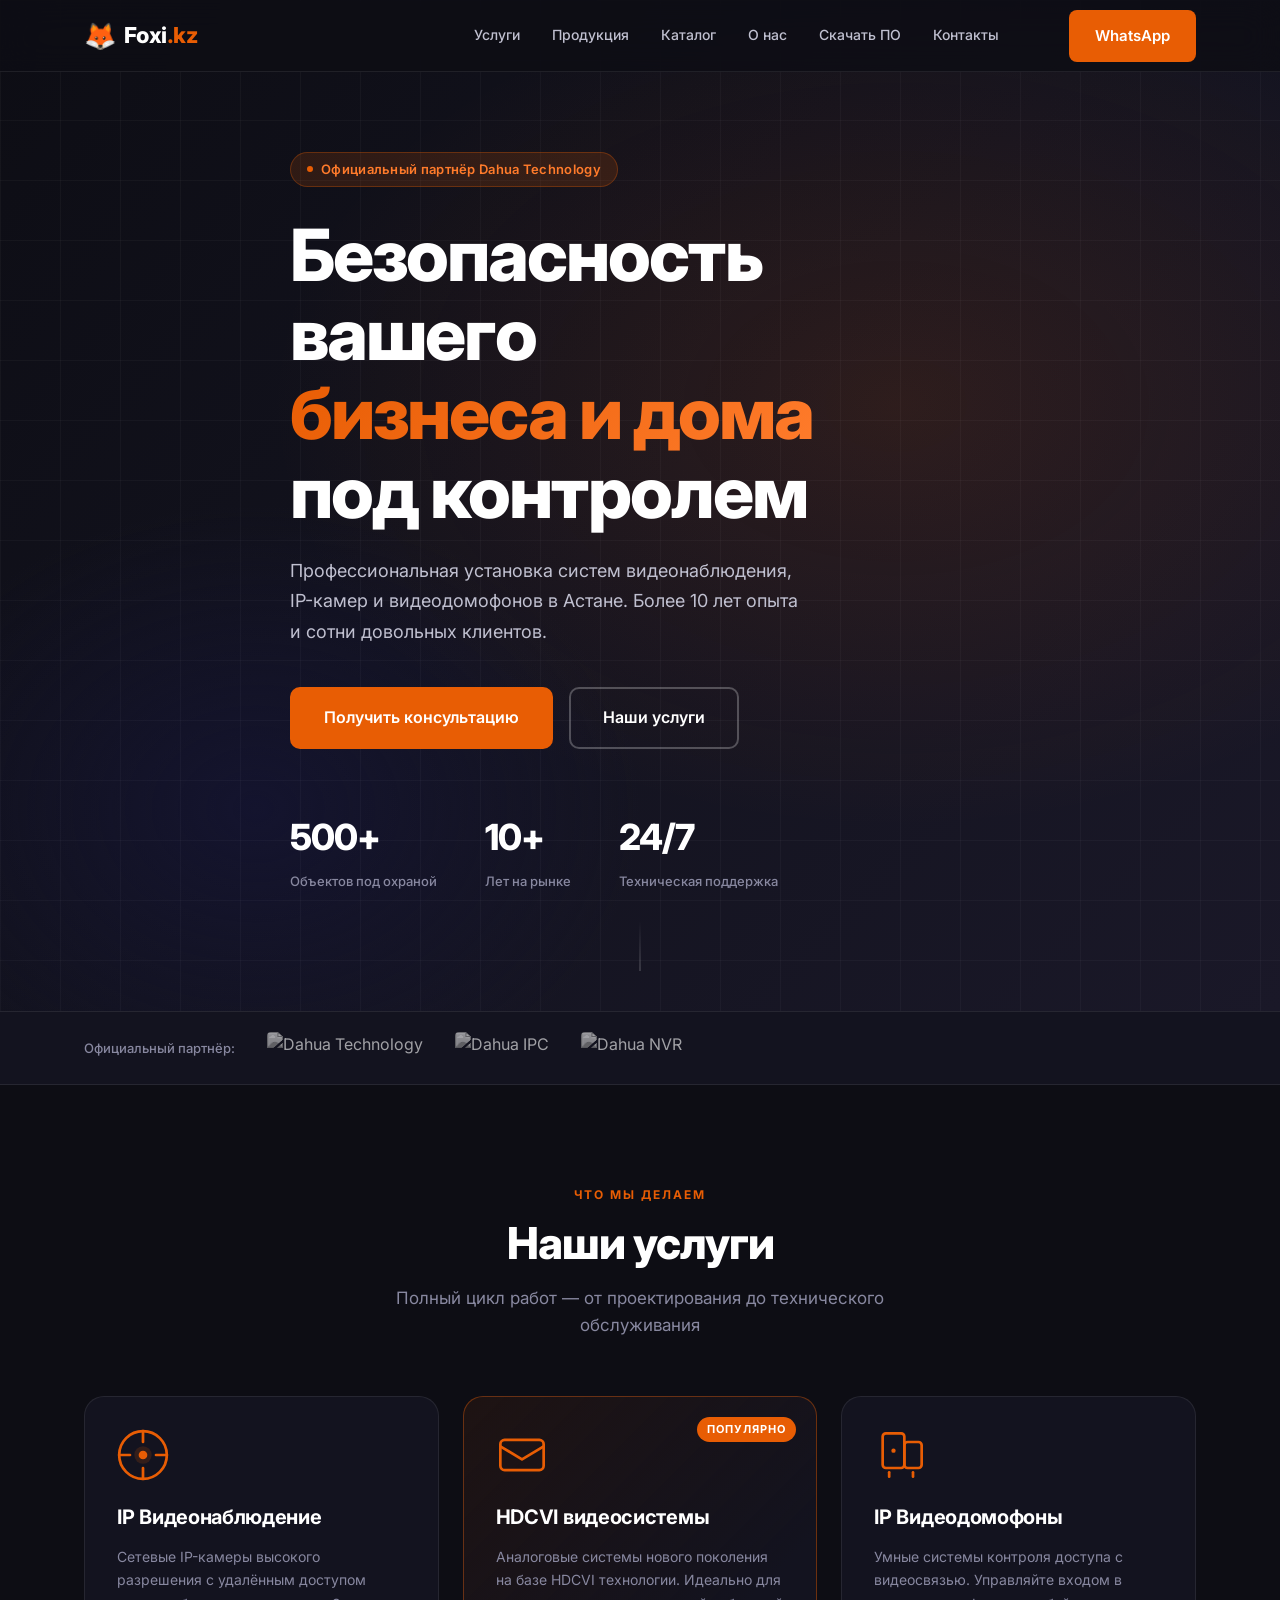
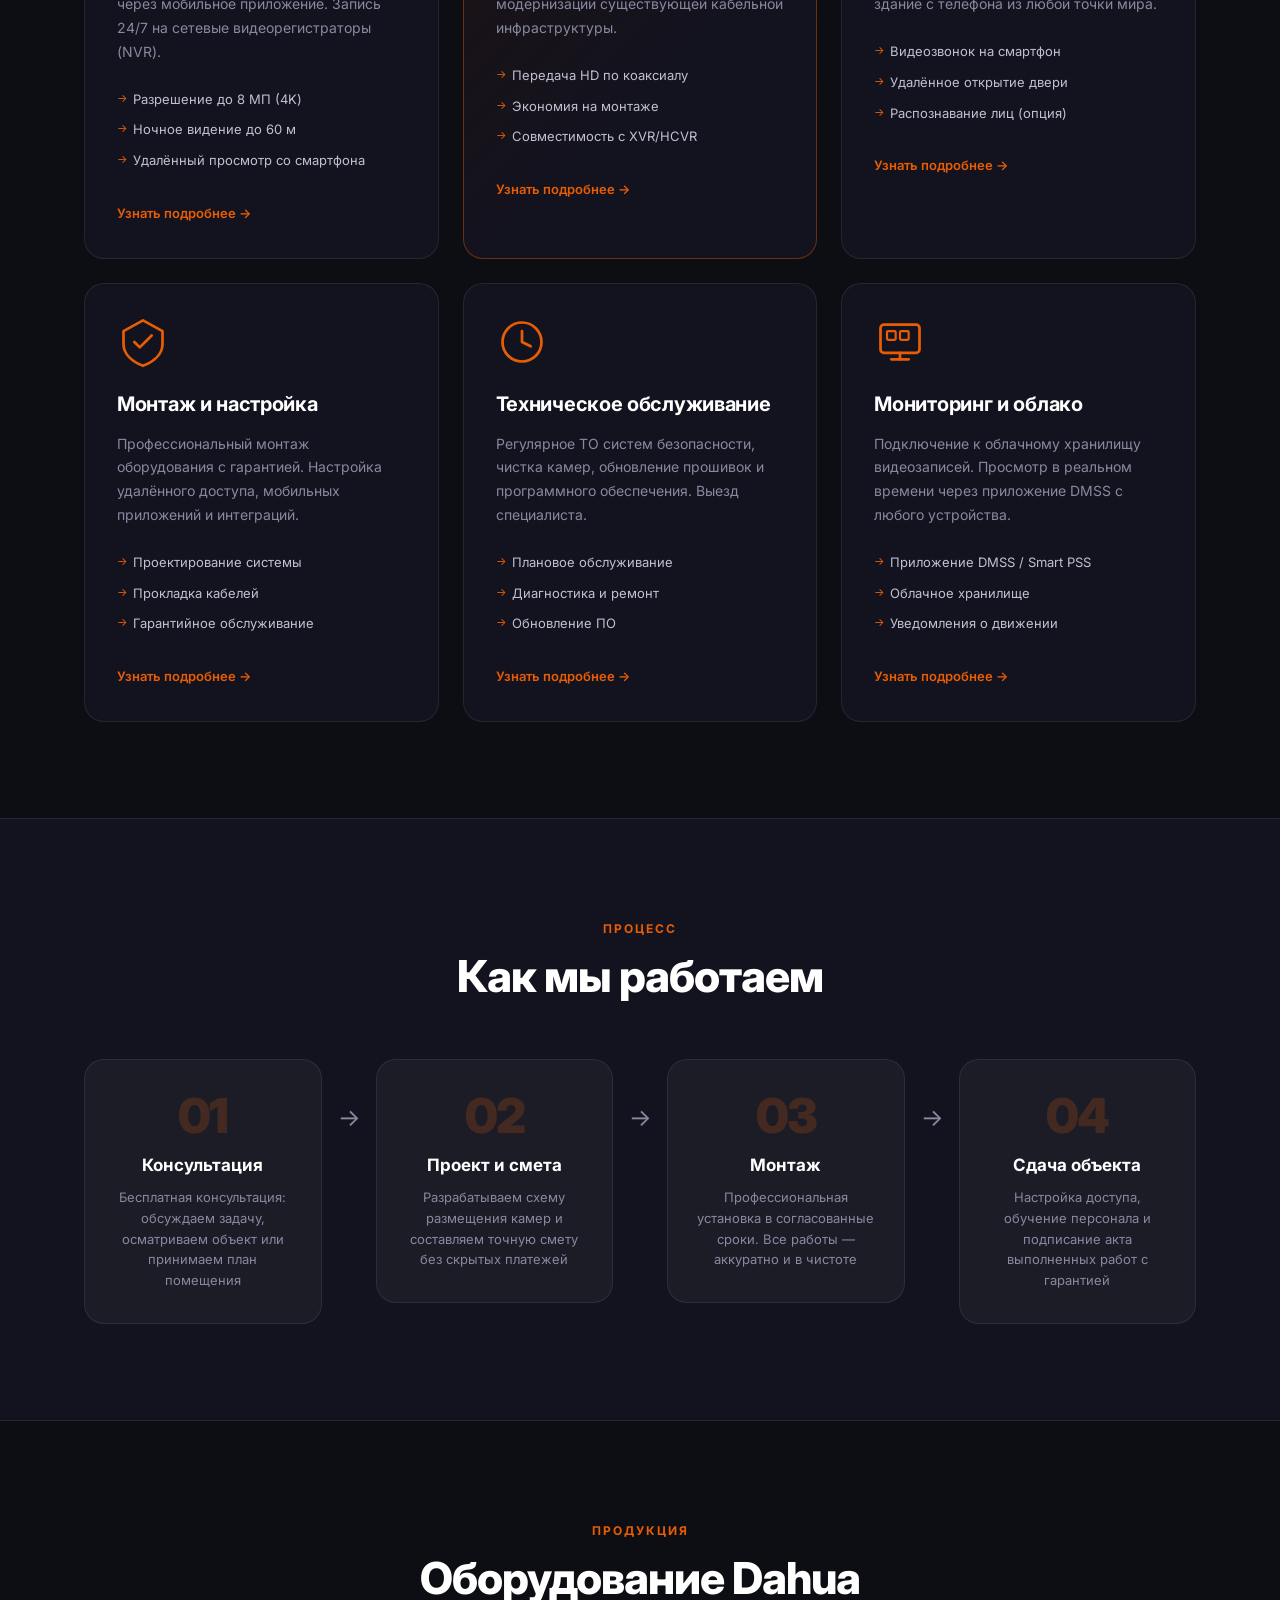
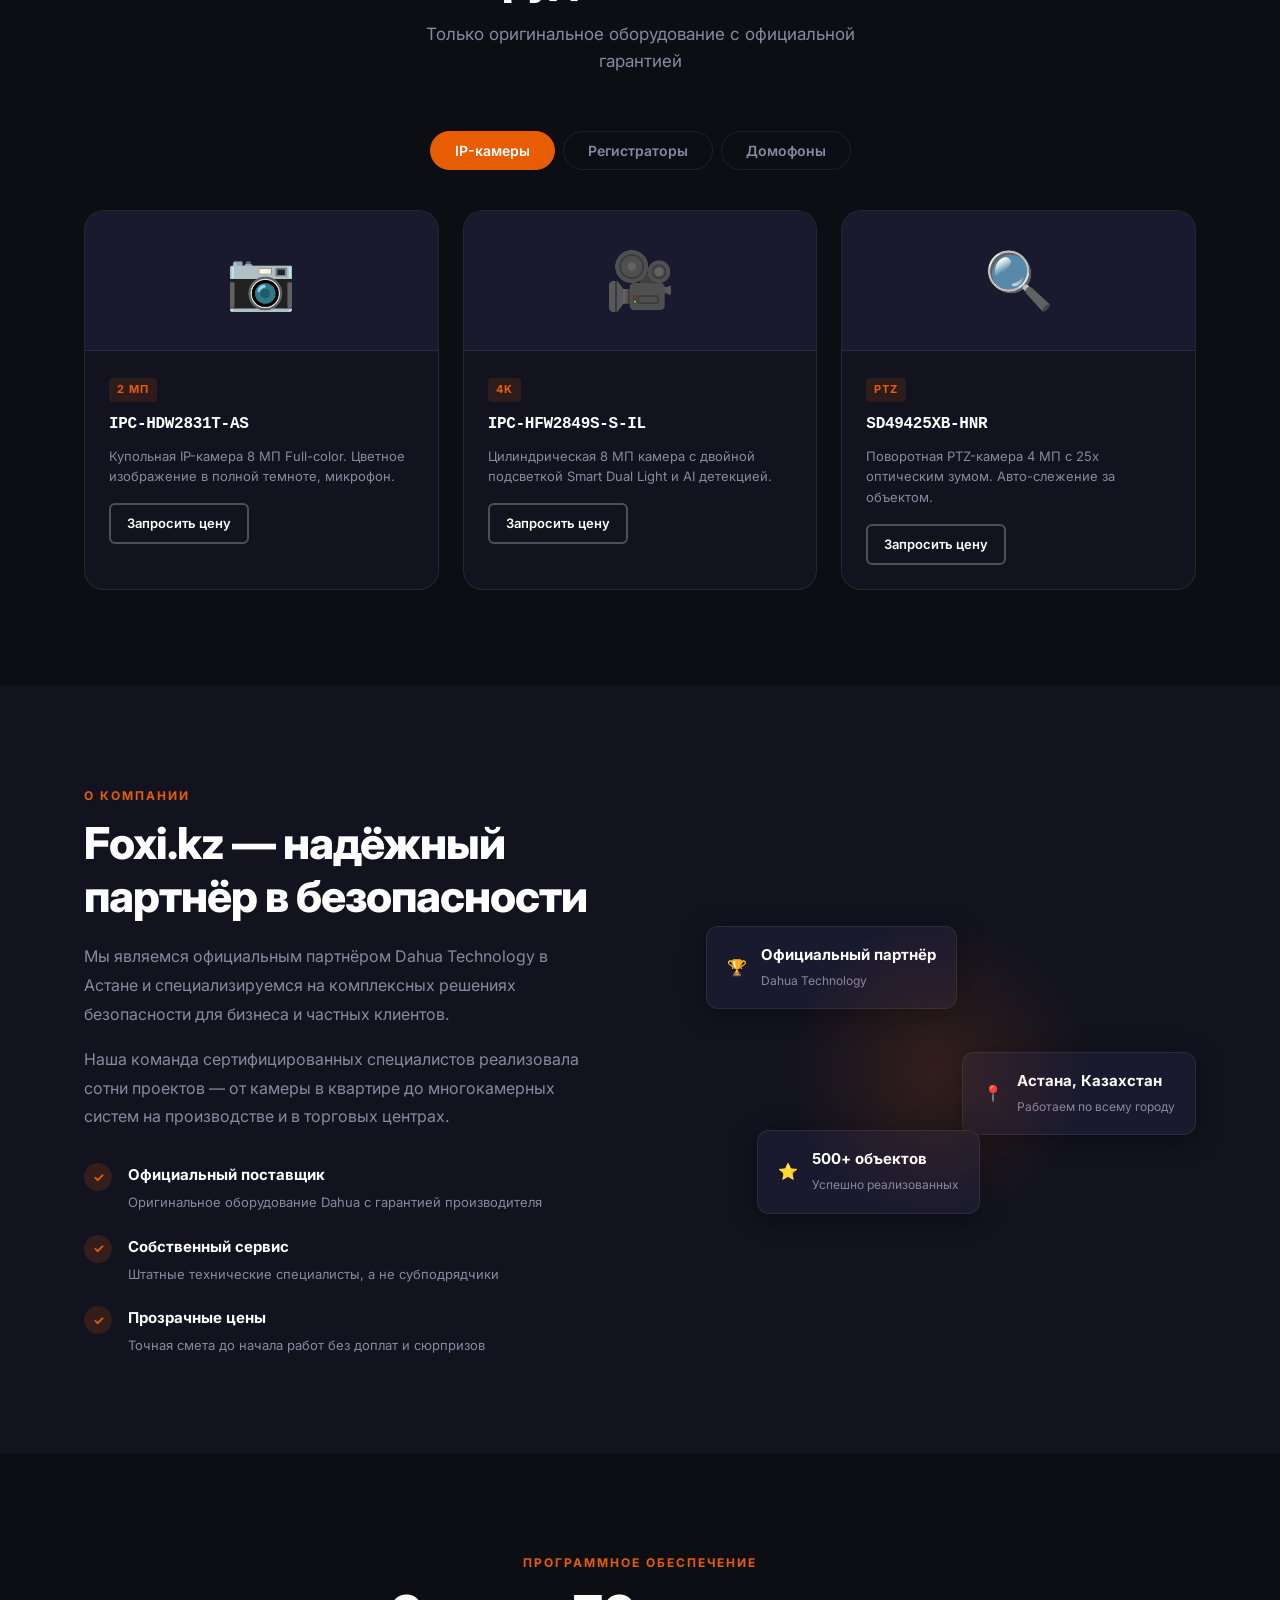
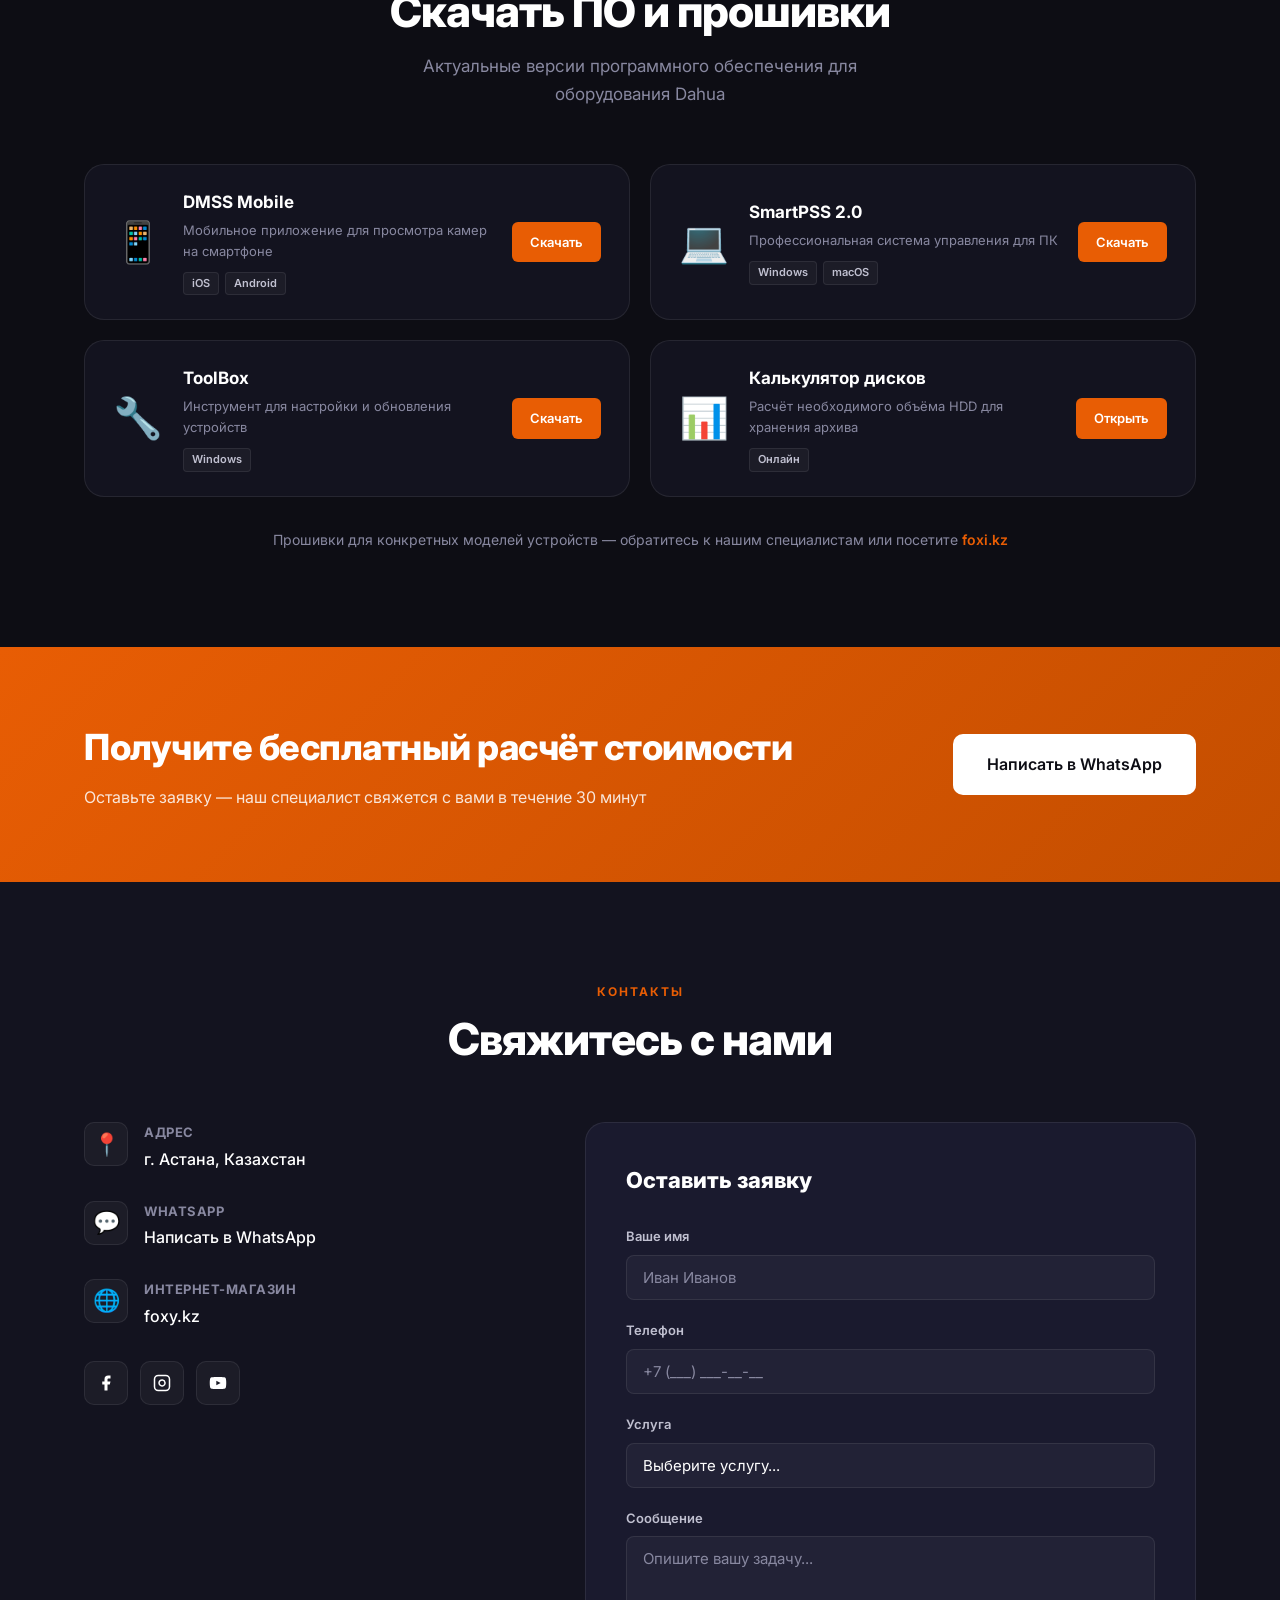
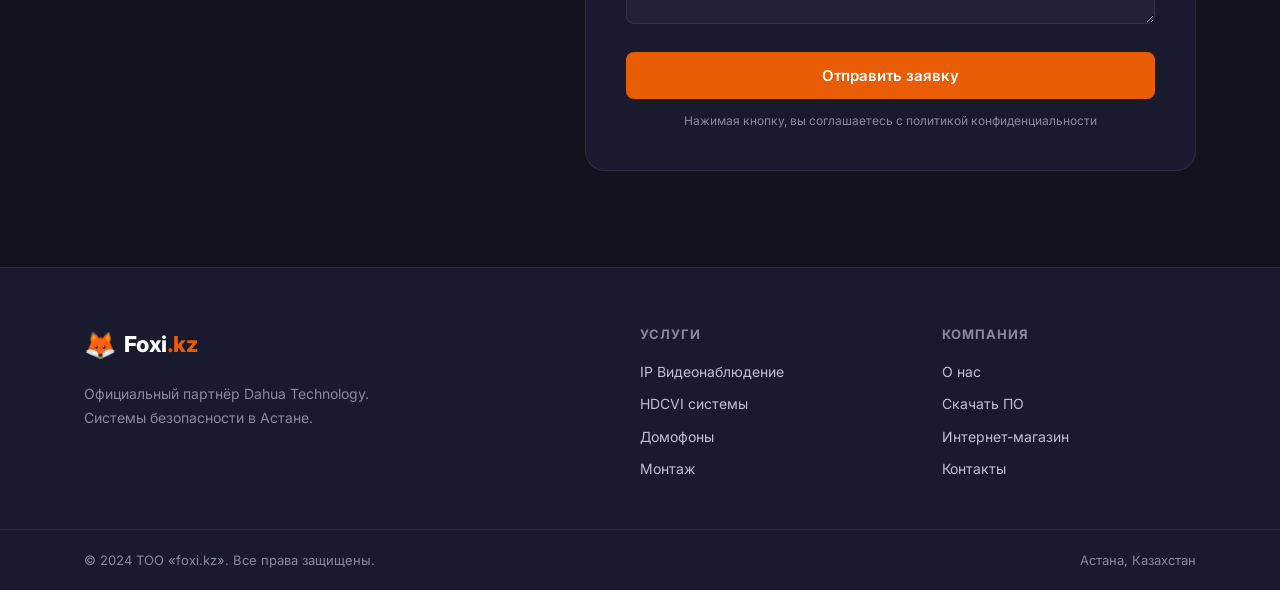
==== commit 6236dc75: "Add catalog page with filters and search" ====
--- a/index.html
+++ b/index.html
@@ -21,6 +21,7 @@
       <nav class="nav" id="nav">
         <a href="#services">Услуги</a>
         <a href="#products">Продукция</a>
+        <a href="catalog.html" class="nav__catalog">Каталог</a>
         <a href="#about">О нас</a>
         <a href="#software">Скачать ПО</a>
         <a href="#contacts">Контакты</a>
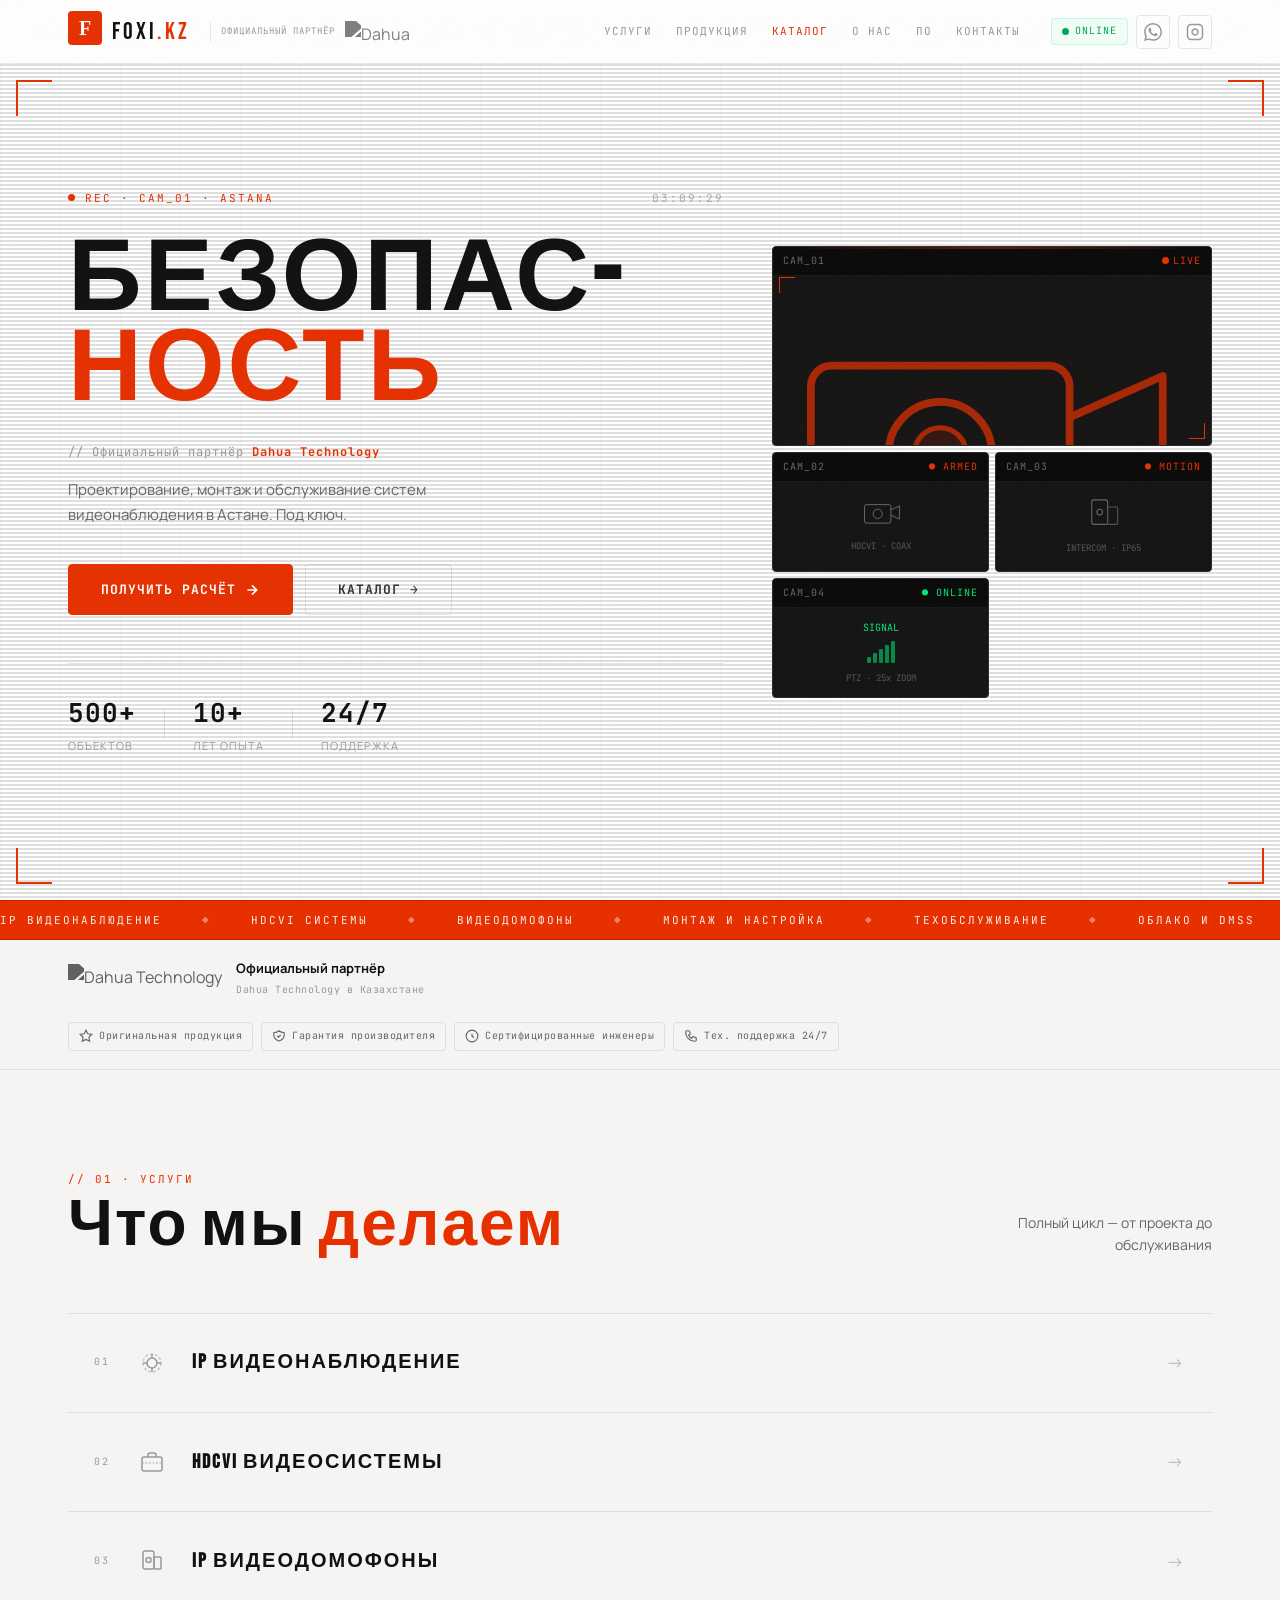
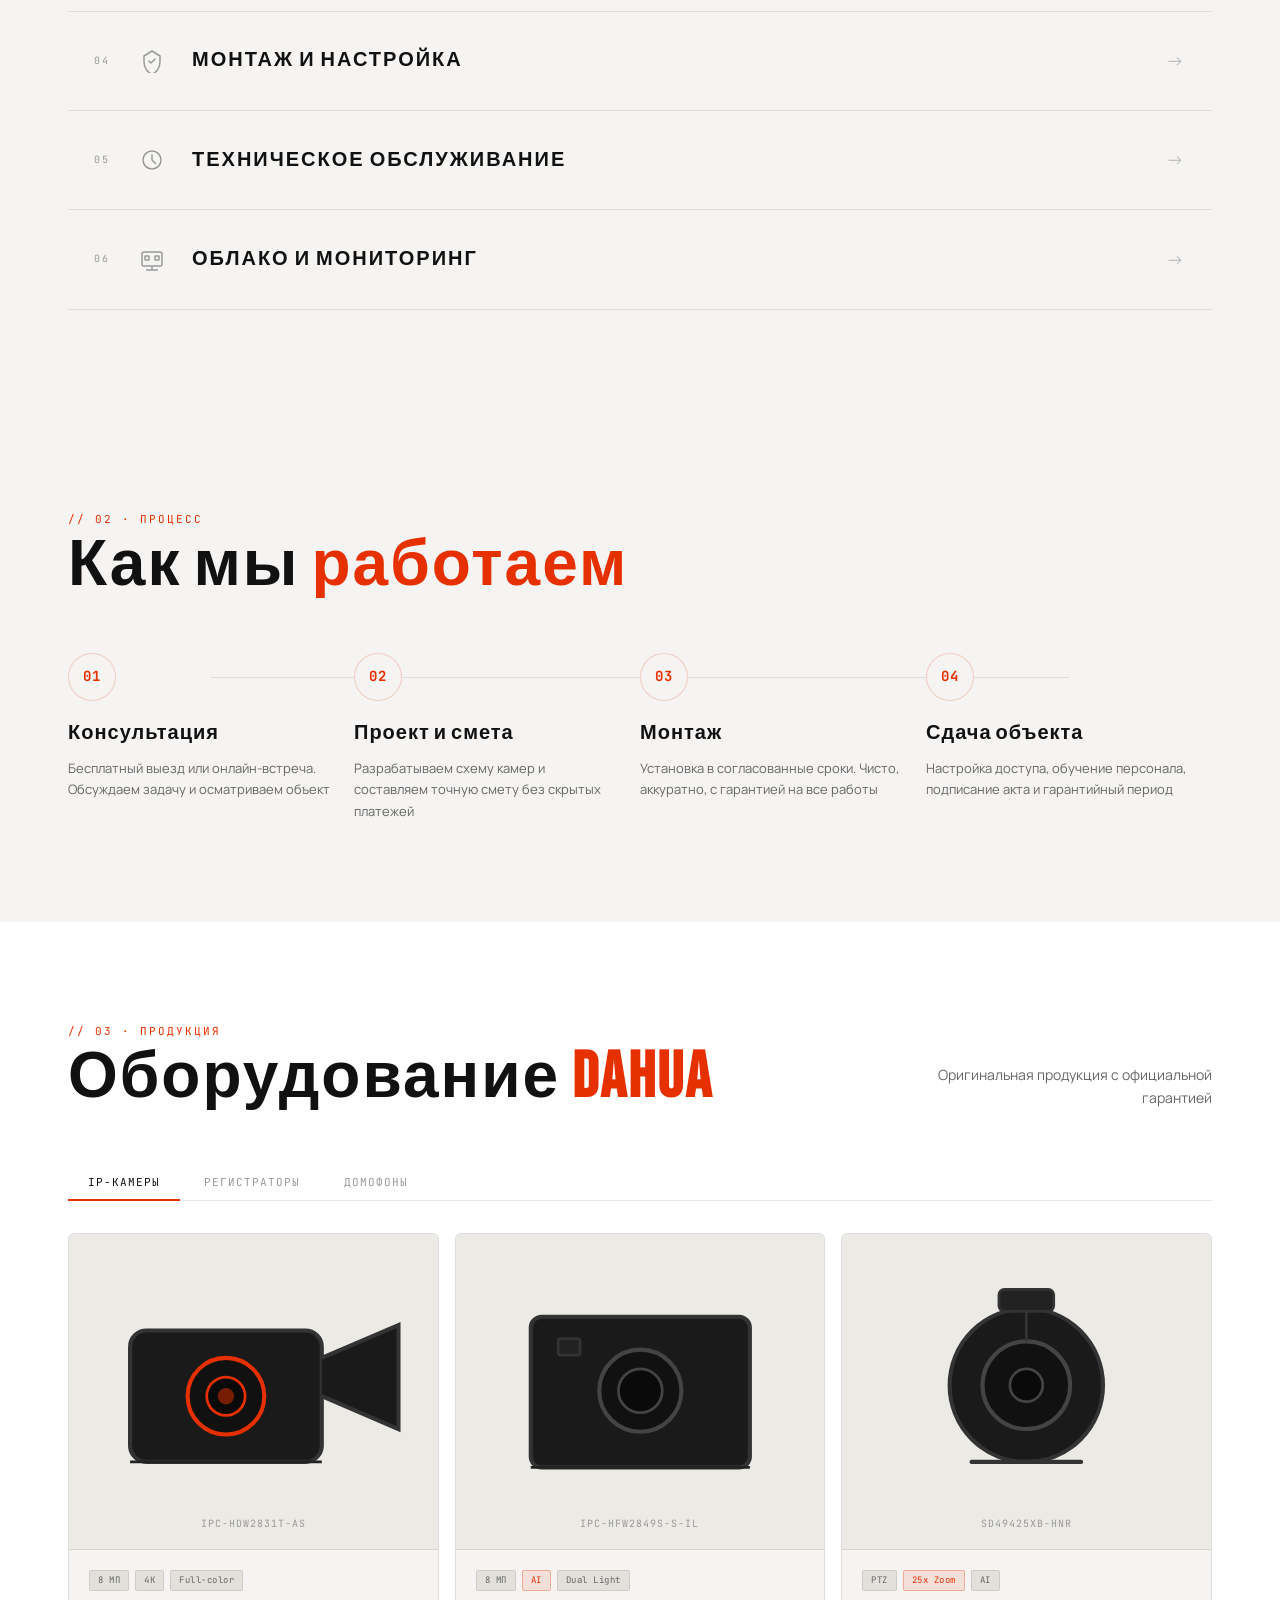
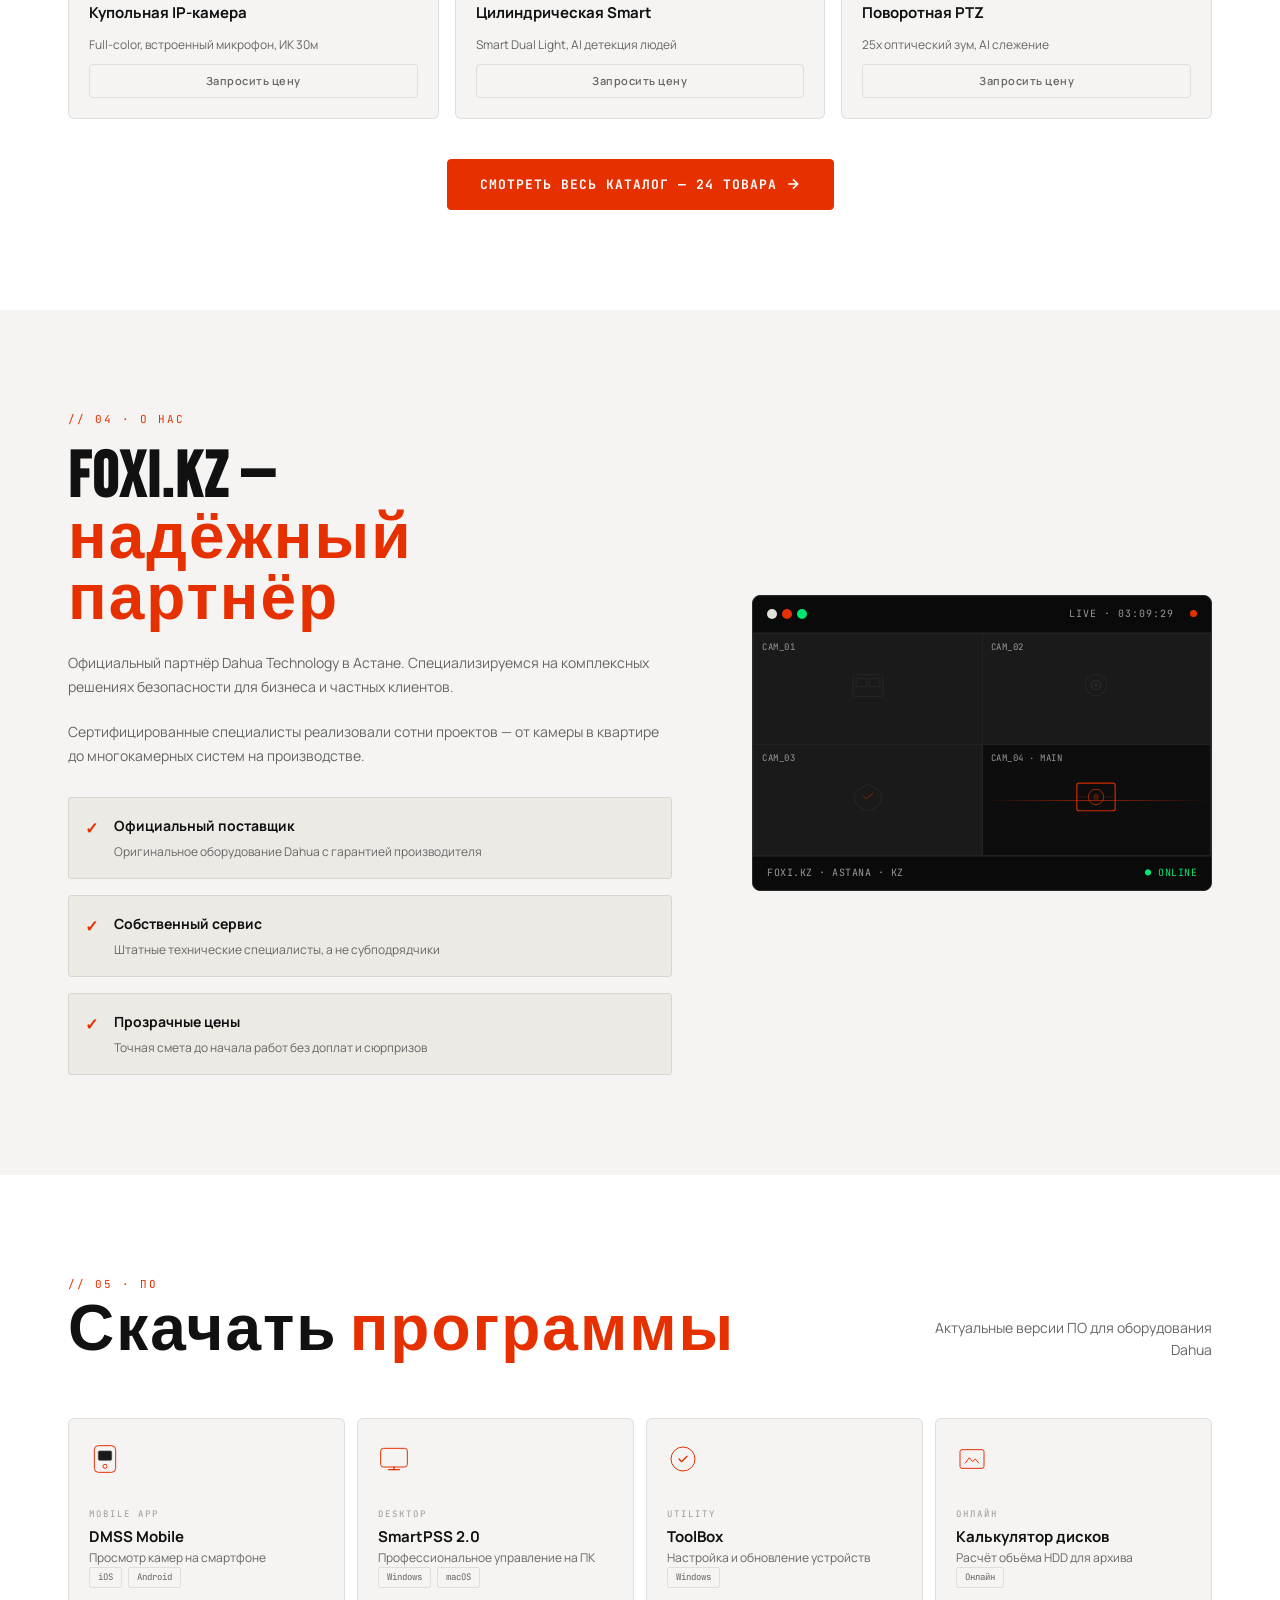
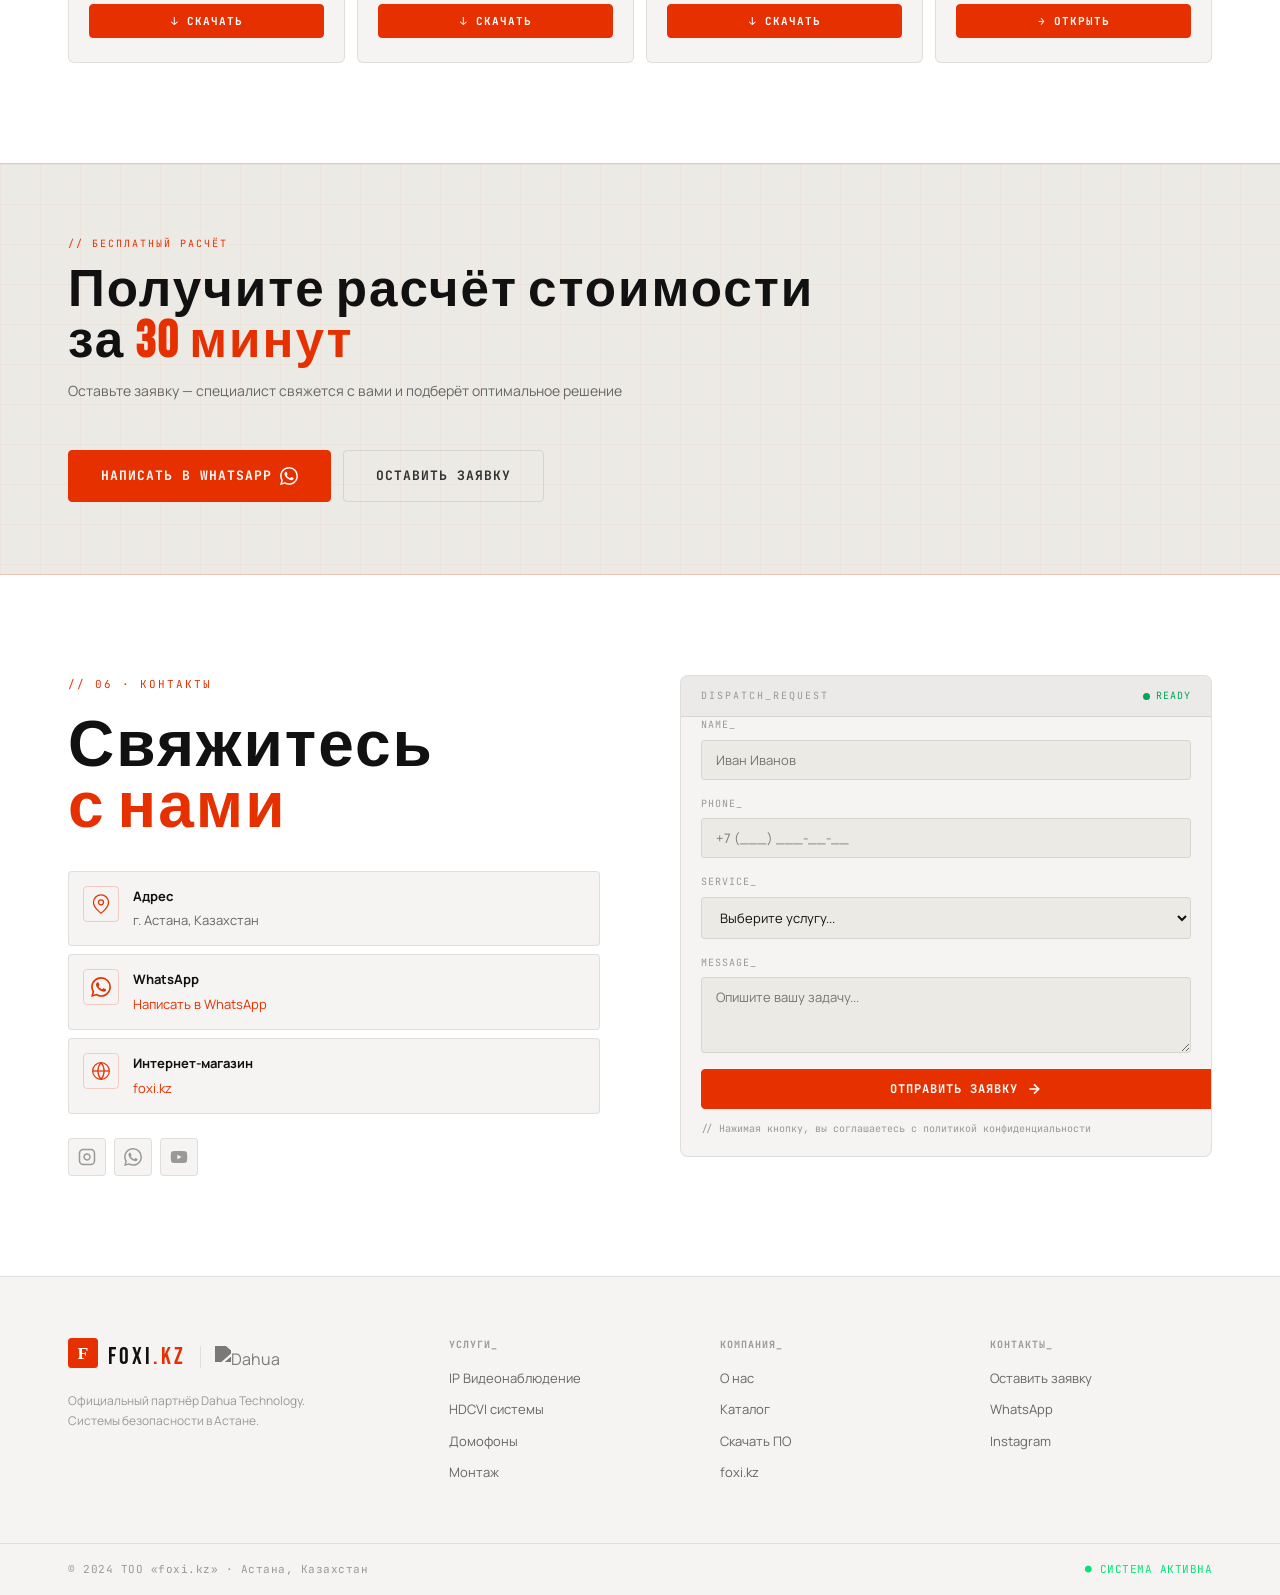
==== commit 0b624120: "Convert site to light theme and redesign services section - Changed all CSS root variables from dark" ====
--- a/index.html
+++ b/index.html
@@ -3,32 +3,57 @@
 <head>
   <meta charset="UTF-8" />
   <meta name="viewport" content="width=device-width, initial-scale=1.0" />
-  <title>Foxi.kz — Системы безопасности и видеонаблюдения в Астане</title>
+  <title>Foxi.kz — Системы безопасности Астана</title>
   <meta name="description" content="Официальный партнёр Dahua Technology в Астане. Продажа и установка систем видеонаблюдения, IP-камер, видеодомофонов." />
   <link rel="stylesheet" href="style.css" />
   <link rel="preconnect" href="https://fonts.googleapis.com" />
-  <link href="https://fonts.googleapis.com/css2?family=Inter:wght@400;500;600;700;800&display=swap" rel="stylesheet" />
+  <link href="https://fonts.googleapis.com/css2?family=Bebas+Neue&family=JetBrains+Mono:wght@400;500;700&family=Manrope:wght@400;500;600;700;800&display=swap" rel="stylesheet" />
 </head>
 <body>
+
+  <div class="noise"></div>
 
   <!-- HEADER -->
   <header class="header" id="header">
     <div class="container header__inner">
       <a href="#" class="logo">
-        <span class="logo__icon">🦊</span>
-        <span class="logo__text">Foxi<span>.kz</span></span>
+        <span class="logo__mark">
+          <svg width="34" height="34" viewBox="0 0 34 34" fill="none">
+            <rect width="34" height="34" rx="4" fill="#e63000"/>
+            <text x="17" y="24" font-family="serif" font-size="20" font-weight="900" fill="white" text-anchor="middle">F</text>
+          </svg>
+        </span>
+        <span class="logo__text">FOXI<span>.KZ</span></span>
       </a>
+
+      <div class="header__partner">
+        <span class="header__partner-sep"></span>
+        <span class="header__partner-label">Официальный партнёр</span>
+        <img src="https://www.dahuasecurity.com/logo.png" alt="Dahua" class="header__dahua-logo" />
+      </div>
+
       <nav class="nav" id="nav">
         <a href="#services">Услуги</a>
         <a href="#products">Продукция</a>
         <a href="catalog.html" class="nav__catalog">Каталог</a>
         <a href="#about">О нас</a>
-        <a href="#software">Скачать ПО</a>
+        <a href="#software">ПО</a>
         <a href="#contacts">Контакты</a>
       </nav>
-      <a href="https://wa.me/77000000000" class="btn btn--primary header__cta" target="_blank">
-        WhatsApp
-      </a>
+
+      <div class="header__actions">
+        <div class="header__status">
+          <span class="status-dot"></span>
+          <span class="mono">ONLINE</span>
+        </div>
+        <a href="#" class="header__social-btn" aria-label="WhatsApp" target="_blank">
+          <svg viewBox="0 0 24 24" fill="currentColor" width="18" height="18"><path d="M17.472 14.382c-.297-.149-1.758-.867-2.03-.967-.273-.099-.471-.148-.67.15-.197.297-.767.966-.94 1.164-.173.199-.347.223-.644.075-.297-.15-1.255-.463-2.39-1.475-.883-.788-1.48-1.761-1.653-2.059-.173-.297-.018-.458.13-.606.134-.133.298-.347.446-.52.149-.174.198-.298.298-.497.099-.198.05-.371-.025-.52-.075-.149-.669-1.612-.916-2.207-.242-.579-.487-.5-.669-.51-.173-.008-.371-.01-.57-.01-.198 0-.52.074-.792.372-.272.297-1.04 1.016-1.04 2.479 0 1.462 1.065 2.875 1.213 3.074.149.198 2.096 3.2 5.077 4.487.709.306 1.262.489 1.694.625.712.227 1.36.195 1.871.118.571-.085 1.758-.719 2.006-1.413.248-.694.248-1.289.173-1.413-.074-.124-.272-.198-.57-.347m-5.421 7.403h-.004a9.87 9.87 0 01-5.031-1.378l-.361-.214-3.741.982.998-3.648-.235-.374a9.86 9.86 0 01-1.51-5.26c.001-5.45 4.436-9.884 9.888-9.884 2.64 0 5.122 1.03 6.988 2.898a9.825 9.825 0 012.893 6.994c-.003 5.45-4.437 9.884-9.885 9.884m8.413-18.297A11.815 11.815 0 0012.05 0C5.495 0 .16 5.335.157 11.892c0 2.096.547 4.142 1.588 5.945L.057 24l6.305-1.654a11.882 11.882 0 005.683 1.448h.005c6.554 0 11.89-5.335 11.893-11.893a11.821 11.821 0 00-3.48-8.413z"/></svg>
+        </a>
+        <a href="#" class="header__social-btn" aria-label="Instagram" target="_blank">
+          <svg viewBox="0 0 24 24" fill="none" stroke="currentColor" stroke-width="2" width="18" height="18"><rect x="2" y="2" width="20" height="20" rx="5"/><path d="M16 11.37A4 4 0 1112.63 8 4 4 0 0116 11.37z"/><line x1="17.5" y1="6.5" x2="17.51" y2="6.5"/></svg>
+        </a>
+      </div>
+
       <button class="burger" id="burger" aria-label="Меню">
         <span></span><span></span><span></span>
       </button>
@@ -36,210 +61,381 @@
   </header>
 
   <!-- HERO -->
-  <section class="hero">
-    <div class="hero__bg"></div>
-    <div class="container hero__inner">
-      <div class="hero__badge">Официальный партнёр Dahua Technology</div>
-      <h1 class="hero__title">
-        Безопасность вашего<br />
-        <span>бизнеса и дома</span><br />
-        под контролем
-      </h1>
-      <p class="hero__desc">
-        Профессиональная установка систем видеонаблюдения, IP-камер и видеодомофонов в Астане. Более 10 лет опыта и сотни довольных клиентов.
-      </p>
-      <div class="hero__actions">
-        <a href="#contacts" class="btn btn--primary btn--lg">Получить консультацию</a>
-        <a href="#services" class="btn btn--outline btn--lg">Наши услуги</a>
-      </div>
-      <div class="hero__stats">
-        <div class="stat">
-          <div class="stat__num">500+</div>
-          <div class="stat__label">Объектов под охраной</div>
-        </div>
-        <div class="stat">
-          <div class="stat__num">10+</div>
-          <div class="stat__label">Лет на рынке</div>
-        </div>
-        <div class="stat">
-          <div class="stat__num">24/7</div>
-          <div class="stat__label">Техническая поддержка</div>
-        </div>
-      </div>
-    </div>
-    <div class="hero__scroll">
-      <div class="hero__scroll-line"></div>
+  <section class="hero" id="hero">
+    <div class="hero__bg-grid"></div>
+    <div class="hero__scanlines"></div>
+
+    <!-- Viewfinder corners -->
+    <div class="vf vf--tl"></div>
+    <div class="vf vf--tr"></div>
+    <div class="vf vf--bl"></div>
+    <div class="vf vf--br"></div>
+
+    <div class="container hero__layout">
+
+      <!-- LEFT: Main content -->
+      <div class="hero__left">
+        <div class="hero__eyebrow">
+          <span class="rec-dot"></span>
+          <span class="mono">REC · CAM_01 · ASTANA</span>
+          <span class="hero__clock mono" id="liveClock">00:00:00</span>
+        </div>
+
+        <h1 class="hero__title">
+          <span class="glitch" data-text="БЕЗОПАС-">БЕЗОПАС-</span>
+          <span class="glitch glitch--red" data-text="НОСТЬ">НОСТЬ</span>
+        </h1>
+
+        <p class="hero__sub mono">// Официальный партнёр <strong>Dahua Technology</strong></p>
+        <p class="hero__desc">
+          Проектирование, монтаж и обслуживание систем видеонаблюдения в Астане. Под ключ.
+        </p>
+
+        <div class="hero__actions">
+          <a href="#contacts" class="btn btn--primary btn--lg">
+            Получить расчёт
+            <svg width="16" height="16" viewBox="0 0 24 24" fill="none" stroke="currentColor" stroke-width="2.5"><path d="M5 12h14M12 5l7 7-7 7"/></svg>
+          </a>
+          <a href="catalog.html" class="btn btn--ghost btn--lg">Каталог →</a>
+        </div>
+
+        <div class="hero__stats">
+          <div class="hero__stat">
+            <span class="hero__stat-num mono" data-count="500">0+</span>
+            <span class="hero__stat-label">объектов</span>
+          </div>
+          <span class="hero__stat-div"></span>
+          <div class="hero__stat">
+            <span class="hero__stat-num mono" data-count="10">0+</span>
+            <span class="hero__stat-label">лет опыта</span>
+          </div>
+          <span class="hero__stat-div"></span>
+          <div class="hero__stat">
+            <span class="hero__stat-num mono">24/7</span>
+            <span class="hero__stat-label">поддержка</span>
+          </div>
+        </div>
+      </div>
+
+      <!-- RIGHT: Camera feed grid -->
+      <div class="hero__feeds">
+        <div class="feed feed--large">
+          <div class="feed__bar">
+            <span class="mono feed__id">CAM_01</span>
+            <span class="mono feed__status"><span class="rec-dot"></span> LIVE</span>
+          </div>
+          <div class="feed__content feed__content--main">
+            <svg class="feed__cam-icon" viewBox="0 0 80 60" fill="none">
+              <rect x="5" y="15" width="50" height="35" rx="4" stroke="#e63000" stroke-width="1.5"/>
+              <circle cx="30" cy="32" r="10" stroke="#e63000" stroke-width="1.5"/>
+              <circle cx="30" cy="32" r="5" fill="rgba(230,48,0,0.2)" stroke="#e63000" stroke-width="1"/>
+              <path d="M55 25l18-8v26l-18-8" stroke="#e63000" stroke-width="1.5" stroke-linejoin="round"/>
+            </svg>
+            <span class="mono feed__label">IP ВИДЕОНАБЛЮДЕНИЕ</span>
+            <span class="mono feed__spec">8MP · 4K · AI DETECTION</span>
+          </div>
+          <div class="feed__scan"></div>
+          <div class="feed__corner feed__corner--tl"></div>
+          <div class="feed__corner feed__corner--br"></div>
+        </div>
+
+        <div class="feed">
+          <div class="feed__bar">
+            <span class="mono feed__id">CAM_02</span>
+            <span class="mono feed__status">● ARMED</span>
+          </div>
+          <div class="feed__content">
+            <svg viewBox="0 0 60 50" fill="none" width="40" height="33">
+              <rect x="5" y="10" width="40" height="28" rx="3" stroke="#666" stroke-width="1.5"/>
+              <circle cx="25" cy="24" r="7" stroke="#666" stroke-width="1.5"/>
+              <path d="M45 18l13-6v20l-13-6" stroke="#666" stroke-width="1.5"/>
+            </svg>
+            <span class="mono" style="font-size:9px;color:#555">HDCVI · COAX</span>
+          </div>
+        </div>
+
+        <div class="feed">
+          <div class="feed__bar">
+            <span class="mono feed__id">CAM_03</span>
+            <span class="mono feed__status" style="color:#e63000">● MOTION</span>
+          </div>
+          <div class="feed__content">
+            <svg viewBox="0 0 50 50" fill="none" width="36" height="36">
+              <rect x="8" y="4" width="22" height="34" rx="3" stroke="#666" stroke-width="1.5"/>
+              <rect x="30" y="14" width="14" height="24" rx="2" stroke="#555" stroke-width="1.5"/>
+              <circle cx="19" cy="21" r="4" stroke="#666" stroke-width="1.5"/>
+            </svg>
+            <span class="mono" style="font-size:9px;color:#555">INTERCOM · IP65</span>
+          </div>
+        </div>
+
+        <div class="feed">
+          <div class="feed__bar">
+            <span class="mono feed__id">CAM_04</span>
+            <span class="mono feed__status" style="color:#00e676">● ONLINE</span>
+          </div>
+          <div class="feed__content">
+            <div class="feed__signal">
+              <span class="mono" style="font-size:10px;color:#00e676">SIGNAL</span>
+              <div class="feed__bars">
+                <span style="height:6px"></span>
+                <span style="height:10px"></span>
+                <span style="height:14px"></span>
+                <span style="height:18px"></span>
+                <span style="height:22px"></span>
+              </div>
+            </div>
+            <span class="mono" style="font-size:9px;color:#555">PTZ · 25x ZOOM</span>
+          </div>
+        </div>
+      </div>
+
     </div>
   </section>
 
-  <!-- PARTNERS STRIP -->
-  <div class="partners-strip">
-    <div class="container">
-      <span>Официальный партнёр:</span>
-      <img src="https://via.placeholder.com/140x36/1a1a2e/ffffff?text=Dahua+Technology" alt="Dahua Technology" />
-      <img src="https://via.placeholder.com/120x36/1a1a2e/ffffff?text=Dahua+IPC" alt="Dahua IPC" />
-      <img src="https://via.placeholder.com/120x36/1a1a2e/ffffff?text=Dahua+NVR" alt="Dahua NVR" />
+  <!-- TICKER -->
+  <div class="ticker">
+    <div class="ticker__track">
+      <span>IP ВИДЕОНАБЛЮДЕНИЕ</span>
+      <span class="ticker__dot">◆</span>
+      <span>HDCVI СИСТЕМЫ</span>
+      <span class="ticker__dot">◆</span>
+      <span>ВИДЕОДОМОФОНЫ</span>
+      <span class="ticker__dot">◆</span>
+      <span>МОНТАЖ И НАСТРОЙКА</span>
+      <span class="ticker__dot">◆</span>
+      <span>ТЕХОБСЛУЖИВАНИЕ</span>
+      <span class="ticker__dot">◆</span>
+      <span>ОБЛАКО И DMSS</span>
+      <span class="ticker__dot">◆</span>
+      <span>ОФИЦИАЛЬНЫЙ ПАРТНЁР DAHUA</span>
+      <span class="ticker__dot">◆</span>
+      <span>АСТАНА · КАЗАХСТАН</span>
+      <span class="ticker__dot">◆</span>
+      <!-- duplicate for infinite loop -->
+      <span>IP ВИДЕОНАБЛЮДЕНИЕ</span>
+      <span class="ticker__dot">◆</span>
+      <span>HDCVI СИСТЕМЫ</span>
+      <span class="ticker__dot">◆</span>
+      <span>ВИДЕОДОМОФОНЫ</span>
+      <span class="ticker__dot">◆</span>
+      <span>МОНТАЖ И НАСТРОЙКА</span>
+      <span class="ticker__dot">◆</span>
+      <span>ТЕХОБСЛУЖИВАНИЕ</span>
+      <span class="ticker__dot">◆</span>
+      <span>ОБЛАКО И DMSS</span>
+      <span class="ticker__dot">◆</span>
+      <span>ОФИЦИАЛЬНЫЙ ПАРТНЁР DAHUA</span>
+      <span class="ticker__dot">◆</span>
+      <span>АСТАНА · КАЗАХСТАН</span>
+      <span class="ticker__dot">◆</span>
+    </div>
+  </div>
+
+  <!-- PARTNER STRIP -->
+  <div class="partner-strip">
+    <div class="container partner-strip__inner">
+      <div class="partner-strip__logo">
+        <img src="https://www.dahuasecurity.com/logo.png" alt="Dahua Technology" class="partner-dahua-logo" />
+        <div class="partner-strip__text">
+          <strong>Официальный партнёр</strong>
+          <span>Dahua Technology в Казахстане</span>
+        </div>
+      </div>
+      <div class="partner-strip__badges">
+        <div class="partner-badge">
+          <svg width="14" height="14" viewBox="0 0 24 24" fill="none" stroke="currentColor" stroke-width="2"><path d="M12 2l3.09 6.26L22 9.27l-5 4.87 1.18 6.88L12 17.77l-6.18 3.25L7 14.14 2 9.27l6.91-1.01L12 2z"/></svg>
+          Оригинальная продукция
+        </div>
+        <div class="partner-badge">
+          <svg width="14" height="14" viewBox="0 0 24 24" fill="none" stroke="currentColor" stroke-width="2"><path d="M9 12l2 2 4-4m5.618-4.016A11.955 11.955 0 0112 2.944a11.955 11.955 0 01-8.618 3.04A12.02 12.02 0 003 9c0 5.591 3.824 10.29 9 11.622 5.176-1.332 9-6.03 9-11.622 0-1.042-.133-2.052-.382-3.016z"/></svg>
+          Гарантия производителя
+        </div>
+        <div class="partner-badge">
+          <svg width="14" height="14" viewBox="0 0 24 24" fill="none" stroke="currentColor" stroke-width="2"><circle cx="12" cy="12" r="10"/><path d="M12 8v4l3 3"/></svg>
+          Сертифицированные инженеры
+        </div>
+        <div class="partner-badge">
+          <svg width="14" height="14" viewBox="0 0 24 24" fill="none" stroke="currentColor" stroke-width="2"><path d="M3 5a2 2 0 012-2h3.28a1 1 0 01.948.684l1.498 4.493a1 1 0 01-.502 1.21l-2.257 1.13a11.042 11.042 0 005.516 5.516l1.13-2.257a1 1 0 011.21-.502l4.493 1.498a1 1 0 01.684.949V19a2 2 0 01-2 2h-1C9.716 21 3 14.284 3 6V5z"/></svg>
+          Тех. поддержка 24/7
+        </div>
+      </div>
     </div>
   </div>
 
   <!-- SERVICES -->
   <section class="section services" id="services">
     <div class="container">
-      <div class="section__header">
-        <span class="section__tag">Что мы делаем</span>
-        <h2 class="section__title">Наши услуги</h2>
-        <p class="section__desc">Полный цикл работ — от проектирования до технического обслуживания</p>
-      </div>
-      <div class="services__grid">
-
-        <div class="service-card">
-          <div class="service-card__icon">
-            <svg viewBox="0 0 48 48" fill="none" xmlns="http://www.w3.org/2000/svg">
-              <circle cx="24" cy="24" r="22" stroke="currentColor" stroke-width="2.5"/>
-              <circle cx="24" cy="24" r="8" fill="currentColor" opacity="0.15"/>
-              <circle cx="24" cy="24" r="4" fill="currentColor"/>
-              <line x1="24" y1="2" x2="24" y2="12" stroke="currentColor" stroke-width="2.5" stroke-linecap="round"/>
-              <line x1="24" y1="36" x2="24" y2="46" stroke="currentColor" stroke-width="2.5" stroke-linecap="round"/>
-              <line x1="2" y1="24" x2="12" y2="24" stroke="currentColor" stroke-width="2.5" stroke-linecap="round"/>
-              <line x1="36" y1="24" x2="46" y2="24" stroke="currentColor" stroke-width="2.5" stroke-linecap="round"/>
-            </svg>
-          </div>
-          <h3>IP Видеонаблюдение</h3>
-          <p>Сетевые IP-камеры высокого разрешения с удалённым доступом через мобильное приложение. Запись 24/7 на сетевые видеорегистраторы (NVR).</p>
-          <ul class="service-card__features">
-            <li>Разрешение до 8 МП (4K)</li>
-            <li>Ночное видение до 60 м</li>
-            <li>Удалённый просмотр со смартфона</li>
-          </ul>
-          <a href="#contacts" class="service-card__link">Узнать подробнее →</a>
-        </div>
-
-        <div class="service-card service-card--featured">
-          <div class="service-card__badge">Популярно</div>
-          <div class="service-card__icon">
-            <svg viewBox="0 0 48 48" fill="none" xmlns="http://www.w3.org/2000/svg">
-              <rect x="4" y="10" width="40" height="28" rx="4" stroke="currentColor" stroke-width="2.5"/>
-              <polyline points="4,16 24,28 44,16" stroke="currentColor" stroke-width="2.5" stroke-linejoin="round"/>
-            </svg>
-          </div>
-          <h3>HDCVI видеосистемы</h3>
-          <p>Аналоговые системы нового поколения на базе HDCVI технологии. Идеально для модернизации существующей кабельной инфраструктуры.</p>
-          <ul class="service-card__features">
-            <li>Передача HD по коаксиалу</li>
-            <li>Экономия на монтаже</li>
-            <li>Совместимость с XVR/HCVR</li>
-          </ul>
-          <a href="#contacts" class="service-card__link">Узнать подробнее →</a>
-        </div>
-
-        <div class="service-card">
-          <div class="service-card__icon">
-            <svg viewBox="0 0 48 48" fill="none" xmlns="http://www.w3.org/2000/svg">
-              <rect x="8" y="4" width="20" height="32" rx="3" stroke="currentColor" stroke-width="2.5"/>
-              <rect x="28" y="12" width="16" height="24" rx="3" stroke="currentColor" stroke-width="2.5"/>
-              <line x1="14" y1="40" x2="14" y2="44" stroke="currentColor" stroke-width="2.5" stroke-linecap="round"/>
-              <line x1="36" y1="40" x2="36" y2="44" stroke="currentColor" stroke-width="2.5" stroke-linecap="round"/>
-              <circle cx="18" cy="20" r="2" fill="currentColor"/>
-            </svg>
-          </div>
-          <h3>IP Видеодомофоны</h3>
-          <p>Умные системы контроля доступа с видеосвязью. Управляйте входом в здание с телефона из любой точки мира.</p>
-          <ul class="service-card__features">
-            <li>Видеозвонок на смартфон</li>
-            <li>Удалённое открытие двери</li>
-            <li>Распознавание лиц (опция)</li>
-          </ul>
-          <a href="#contacts" class="service-card__link">Узнать подробнее →</a>
-        </div>
-
-        <div class="service-card">
-          <div class="service-card__icon">
-            <svg viewBox="0 0 48 48" fill="none" xmlns="http://www.w3.org/2000/svg">
-              <path d="M24 4 L6 14 L6 26 C6 35 14 42 24 46 C34 42 42 35 42 26 L42 14 Z" stroke="currentColor" stroke-width="2.5" stroke-linejoin="round"/>
-              <polyline points="16,24 21,29 32,18" stroke="currentColor" stroke-width="2.5" stroke-linecap="round" stroke-linejoin="round"/>
-            </svg>
-          </div>
-          <h3>Монтаж и настройка</h3>
-          <p>Профессиональный монтаж оборудования с гарантией. Настройка удалённого доступа, мобильных приложений и интеграций.</p>
-          <ul class="service-card__features">
-            <li>Проектирование системы</li>
-            <li>Прокладка кабелей</li>
-            <li>Гарантийное обслуживание</li>
-          </ul>
-          <a href="#contacts" class="service-card__link">Узнать подробнее →</a>
-        </div>
-
-        <div class="service-card">
-          <div class="service-card__icon">
-            <svg viewBox="0 0 48 48" fill="none" xmlns="http://www.w3.org/2000/svg">
-              <circle cx="24" cy="24" r="18" stroke="currentColor" stroke-width="2.5"/>
-              <path d="M24 14 L24 24 L32 28" stroke="currentColor" stroke-width="2.5" stroke-linecap="round" stroke-linejoin="round"/>
-            </svg>
-          </div>
-          <h3>Техническое обслуживание</h3>
-          <p>Регулярное ТО систем безопасности, чистка камер, обновление прошивок и программного обеспечения. Выезд специалиста.</p>
-          <ul class="service-card__features">
-            <li>Плановое обслуживание</li>
-            <li>Диагностика и ремонт</li>
-            <li>Обновление ПО</li>
-          </ul>
-          <a href="#contacts" class="service-card__link">Узнать подробнее →</a>
-        </div>
-
-        <div class="service-card">
-          <div class="service-card__icon">
-            <svg viewBox="0 0 48 48" fill="none" xmlns="http://www.w3.org/2000/svg">
-              <rect x="6" y="8" width="36" height="26" rx="3" stroke="currentColor" stroke-width="2.5"/>
-              <line x1="16" y1="40" x2="32" y2="40" stroke="currentColor" stroke-width="2.5" stroke-linecap="round"/>
-              <line x1="24" y1="34" x2="24" y2="40" stroke="currentColor" stroke-width="2.5" stroke-linecap="round"/>
-              <rect x="12" y="14" width="8" height="8" rx="1" stroke="currentColor" stroke-width="2"/>
-              <rect x="24" y="14" width="8" height="8" rx="1" stroke="currentColor" stroke-width="2"/>
-            </svg>
-          </div>
-          <h3>Мониторинг и облако</h3>
-          <p>Подключение к облачному хранилищу видеозаписей. Просмотр в реальном времени через приложение DMSS с любого устройства.</p>
-          <ul class="service-card__features">
-            <li>Приложение DMSS / Smart PSS</li>
-            <li>Облачное хранилище</li>
-            <li>Уведомления о движении</li>
-          </ul>
-          <a href="#contacts" class="service-card__link">Узнать подробнее →</a>
+      <div class="section__head">
+        <div class="section__head-left">
+          <span class="section__tag mono">// 01 · УСЛУГИ</span>
+          <h2 class="section__title">Что мы <span class="text-red">делаем</span></h2>
+        </div>
+        <p class="section__desc">Полный цикл — от проекта до обслуживания</p>
+      </div>
+
+      <div class="services__rows">
+
+        <div class="srow reveal">
+          <span class="srow__num mono">01</span>
+          <div class="srow__body">
+            <svg class="srow__icon" viewBox="0 0 24 24" fill="none" stroke="currentColor" stroke-width="1.5">
+              <circle cx="12" cy="12" r="5"/><circle cx="12" cy="12" r="9" stroke-dasharray="3 2" opacity="0.5"/>
+              <line x1="12" y1="3" x2="12" y2="7"/><line x1="12" y1="17" x2="12" y2="21"/>
+              <line x1="3" y1="12" x2="7" y2="12"/><line x1="17" y1="12" x2="21" y2="12"/>
+            </svg>
+            <span class="srow__name">IP Видеонаблюдение</span>
+            <span class="srow__desc">Сетевые камеры до 4K с удалённым доступом, детекцией движения и AI-аналитикой лиц</span>
+          </div>
+          <div class="srow__tags">
+            <span class="srow__tag">4K · 8МП</span>
+            <span class="srow__tag">AI-аналитика</span>
+            <span class="srow__tag">PoE</span>
+          </div>
+          <a href="#contacts" class="srow__arrow">→</a>
+        </div>
+
+        <div class="srow reveal">
+          <span class="srow__num mono">02</span>
+          <div class="srow__body">
+            <svg class="srow__icon" viewBox="0 0 24 24" fill="none" stroke="currentColor" stroke-width="1.5">
+              <rect x="2" y="7" width="20" height="14" rx="2"/>
+              <path d="M8 7V5a2 2 0 012-2h4a2 2 0 012 2v2"/>
+              <line x1="2" y1="13" x2="22" y2="13" stroke-dasharray="2 1.5" opacity="0.5"/>
+            </svg>
+            <span class="srow__name">HDCVI Видеосистемы</span>
+            <span class="srow__desc">HD по коаксиальному кабелю — идеально для модернизации существующих аналоговых систем</span>
+          </div>
+          <div class="srow__tags">
+            <span class="srow__tag">HD-CVI</span>
+            <span class="srow__tag">Коаксиал</span>
+            <span class="srow__tag">Модернизация</span>
+          </div>
+          <a href="#contacts" class="srow__arrow">→</a>
+        </div>
+
+        <div class="srow reveal">
+          <span class="srow__num mono">03</span>
+          <div class="srow__body">
+            <svg class="srow__icon" viewBox="0 0 24 24" fill="none" stroke="currentColor" stroke-width="1.5">
+              <rect x="3" y="2" width="11" height="18" rx="2"/>
+              <rect x="14" y="8" width="7" height="12" rx="1"/>
+              <circle cx="8.5" cy="11" r="2.5"/>
+            </svg>
+            <span class="srow__name">IP Видеодомофоны</span>
+            <span class="srow__desc">Умный контроль доступа — открывайте дверь со смартфона из любой точки мира</span>
+          </div>
+          <div class="srow__tags">
+            <span class="srow__tag">Смартфон</span>
+            <span class="srow__tag">RFID</span>
+            <span class="srow__tag">Видеосвязь</span>
+          </div>
+          <a href="#contacts" class="srow__arrow">→</a>
+        </div>
+
+        <div class="srow reveal">
+          <span class="srow__num mono">04</span>
+          <div class="srow__body">
+            <svg class="srow__icon" viewBox="0 0 24 24" fill="none" stroke="currentColor" stroke-width="1.5">
+              <path d="M12 2L4 7v6c0 5.5 3.5 10.7 8 12 4.5-1.3 8-6.5 8-12V7z"/>
+              <polyline points="9,12 11,14 15,10" stroke-linecap="round" stroke-linejoin="round"/>
+            </svg>
+            <span class="srow__name">Монтаж и настройка</span>
+            <span class="srow__desc">Профессиональная установка с гарантией, пуско-наладка, настройка удалённого доступа</span>
+          </div>
+          <div class="srow__tags">
+            <span class="srow__tag">Гарантия</span>
+            <span class="srow__tag">Обучение</span>
+            <span class="srow__tag">Под ключ</span>
+          </div>
+          <a href="#contacts" class="srow__arrow">→</a>
+        </div>
+
+        <div class="srow reveal">
+          <span class="srow__num mono">05</span>
+          <div class="srow__body">
+            <svg class="srow__icon" viewBox="0 0 24 24" fill="none" stroke="currentColor" stroke-width="1.5">
+              <circle cx="12" cy="12" r="9"/>
+              <path d="M12 7v5l3.5 3.5" stroke-linecap="round"/>
+            </svg>
+            <span class="srow__name">Техническое обслуживание</span>
+            <span class="srow__desc">Плановое ТО, диагностика, ремонт оборудования и обновление прошивок</span>
+          </div>
+          <div class="srow__tags">
+            <span class="srow__tag">Плановое ТО</span>
+            <span class="srow__tag">Диагностика</span>
+            <span class="srow__tag">Ремонт</span>
+          </div>
+          <a href="#contacts" class="srow__arrow">→</a>
+        </div>
+
+        <div class="srow reveal">
+          <span class="srow__num mono">06</span>
+          <div class="srow__body">
+            <svg class="srow__icon" viewBox="0 0 24 24" fill="none" stroke="currentColor" stroke-width="1.5">
+              <rect x="2" y="4" width="20" height="14" rx="2"/>
+              <line x1="6" y1="22" x2="18" y2="22"/><line x1="12" y1="18" x2="12" y2="22"/>
+              <rect x="5" y="8" width="4" height="4" rx="0.5"/>
+              <rect x="15" y="8" width="4" height="4" rx="0.5"/>
+            </svg>
+            <span class="srow__name">Облако и мониторинг</span>
+            <span class="srow__desc">DMSS, облачное хранилище, push-уведомления о тревоге в реальном времени</span>
+          </div>
+          <div class="srow__tags">
+            <span class="srow__tag">DMSS</span>
+            <span class="srow__tag">Облако</span>
+            <span class="srow__tag">Push 24/7</span>
+          </div>
+          <a href="#contacts" class="srow__arrow">→</a>
         </div>
 
       </div>
     </div>
   </section>
 
-  <!-- HOW WE WORK -->
+  <!-- PROCESS -->
   <section class="section process">
     <div class="container">
-      <div class="section__header">
-        <span class="section__tag">Процесс</span>
-        <h2 class="section__title">Как мы работаем</h2>
-      </div>
-      <div class="process__steps">
-        <div class="process__step">
-          <div class="process__num">01</div>
-          <h4>Консультация</h4>
-          <p>Бесплатная консультация: обсуждаем задачу, осматриваем объект или принимаем план помещения</p>
-        </div>
-        <div class="process__arrow">→</div>
-        <div class="process__step">
-          <div class="process__num">02</div>
-          <h4>Проект и смета</h4>
-          <p>Разрабатываем схему размещения камер и составляем точную смету без скрытых платежей</p>
-        </div>
-        <div class="process__arrow">→</div>
-        <div class="process__step">
-          <div class="process__num">03</div>
-          <h4>Монтаж</h4>
-          <p>Профессиональная установка в согласованные сроки. Все работы — аккуратно и в чистоте</p>
-        </div>
-        <div class="process__arrow">→</div>
-        <div class="process__step">
-          <div class="process__num">04</div>
-          <h4>Сдача объекта</h4>
-          <p>Настройка доступа, обучение персонала и подписание акта выполненных работ с гарантией</p>
+      <div class="section__head">
+        <div class="section__head-left">
+          <span class="section__tag mono">// 02 · ПРОЦЕСС</span>
+          <h2 class="section__title">Как мы <span class="text-red">работаем</span></h2>
+        </div>
+      </div>
+
+      <div class="process__track">
+        <div class="process__line"></div>
+
+        <div class="process__step reveal">
+          <div class="process__step-num mono">01</div>
+          <div class="process__step-body">
+            <h4>Консультация</h4>
+            <p>Бесплатный выезд или онлайн-встреча. Обсуждаем задачу и осматриваем объект</p>
+          </div>
+        </div>
+
+        <div class="process__step reveal">
+          <div class="process__step-num mono">02</div>
+          <div class="process__step-body">
+            <h4>Проект и смета</h4>
+            <p>Разрабатываем схему камер и составляем точную смету без скрытых платежей</p>
+          </div>
+        </div>
+
+        <div class="process__step reveal">
+          <div class="process__step-num mono">03</div>
+          <div class="process__step-body">
+            <h4>Монтаж</h4>
+            <p>Установка в согласованные сроки. Чисто, аккуратно, с гарантией на все работы</p>
+          </div>
+        </div>
+
+        <div class="process__step reveal">
+          <div class="process__step-num mono">04</div>
+          <div class="process__step-body">
+            <h4>Сдача объекта</h4>
+            <p>Настройка доступа, обучение персонала, подписание акта и гарантийный период</p>
+          </div>
         </div>
       </div>
     </div>
@@ -248,102 +444,229 @@
   <!-- PRODUCTS -->
   <section class="section products" id="products">
     <div class="container">
-      <div class="section__header">
-        <span class="section__tag">Продукция</span>
-        <h2 class="section__title">Оборудование Dahua</h2>
-        <p class="section__desc">Только оригинальное оборудование с официальной гарантией</p>
-      </div>
+      <div class="section__head">
+        <div class="section__head-left">
+          <span class="section__tag mono">// 03 · ПРОДУКЦИЯ</span>
+          <h2 class="section__title">Оборудование <span class="text-red">Dahua</span></h2>
+        </div>
+        <p class="section__desc">Оригинальная продукция с официальной гарантией</p>
+      </div>
+
       <div class="products__tabs">
         <button class="tab tab--active" data-tab="cameras">IP-камеры</button>
         <button class="tab" data-tab="recorders">Регистраторы</button>
         <button class="tab" data-tab="intercoms">Домофоны</button>
       </div>
+
       <div class="products__grid" id="tab-cameras">
-        <div class="product-card">
-          <div class="product-card__img">📷</div>
+        <div class="product-card reveal">
+          <div class="product-card__visual">
+            <svg viewBox="0 0 120 90" fill="none">
+              <rect x="15" y="25" width="70" height="48" rx="6" fill="#1a1a1a" stroke="#333" stroke-width="1.5"/>
+              <circle cx="50" cy="49" r="14" fill="#111" stroke="#e63000" stroke-width="1.5"/>
+              <circle cx="50" cy="49" r="7" fill="#0a0a0a" stroke="#e63000" stroke-width="1"/>
+              <circle cx="50" cy="49" r="3" fill="#e63000" opacity="0.5"/>
+              <path d="M85 35l28-12v38l-28-12" fill="#1a1a1a" stroke="#333" stroke-width="1.5"/>
+              <line x1="15" y1="73" x2="85" y2="73" stroke="#222" stroke-width="1"/>
+            </svg>
+            <div class="product-card__cam-id mono">IPC-HDW2831T-AS</div>
+          </div>
           <div class="product-card__body">
-            <span class="product-card__tag">2 МП</span>
-            <h4>IPC-HDW2831T-AS</h4>
-            <p>Купольная IP-камера 8 МП Full-color. Цветное изображение в полной темноте, микрофон.</p>
+            <div class="product-card__specs">
+              <span class="spec-badge">8 МП</span>
+              <span class="spec-badge">4K</span>
+              <span class="spec-badge">Full-color</span>
+            </div>
+            <h4>Купольная IP-камера</h4>
+            <p>Full-color, встроенный микрофон, ИК 30м</p>
             <a href="#contacts" class="btn btn--sm btn--outline">Запросить цену</a>
           </div>
         </div>
-        <div class="product-card">
-          <div class="product-card__img">🎥</div>
+
+        <div class="product-card reveal">
+          <div class="product-card__visual">
+            <svg viewBox="0 0 120 90" fill="none">
+              <rect x="20" y="20" width="80" height="55" rx="4" fill="#1a1a1a" stroke="#333" stroke-width="1.5"/>
+              <circle cx="60" cy="47" r="15" fill="#111" stroke="#444" stroke-width="1.5"/>
+              <circle cx="60" cy="47" r="8" fill="#0a0a0a" stroke="#444" stroke-width="1"/>
+              <rect x="30" y="28" width="8" height="6" rx="1" fill="#222" stroke="#333"/>
+              <line x1="20" y1="75" x2="100" y2="75" stroke="#222" stroke-width="1"/>
+            </svg>
+            <div class="product-card__cam-id mono">IPC-HFW2849S-S-IL</div>
+          </div>
           <div class="product-card__body">
-            <span class="product-card__tag">4K</span>
-            <h4>IPC-HFW2849S-S-IL</h4>
-            <p>Цилиндрическая 8 МП камера с двойной подсветкой Smart Dual Light и AI детекцией.</p>
+            <div class="product-card__specs">
+              <span class="spec-badge">8 МП</span>
+              <span class="spec-badge spec-badge--red">AI</span>
+              <span class="spec-badge">Dual Light</span>
+            </div>
+            <h4>Цилиндрическая Smart</h4>
+            <p>Smart Dual Light, AI детекция людей</p>
             <a href="#contacts" class="btn btn--sm btn--outline">Запросить цену</a>
           </div>
         </div>
-        <div class="product-card">
-          <div class="product-card__img">🔍</div>
+
+        <div class="product-card reveal">
+          <div class="product-card__visual">
+            <svg viewBox="0 0 120 90" fill="none">
+              <circle cx="60" cy="45" r="28" fill="#1a1a1a" stroke="#333" stroke-width="1.5"/>
+              <circle cx="60" cy="45" r="16" fill="#111" stroke="#444" stroke-width="1.5"/>
+              <circle cx="60" cy="45" r="6" fill="#0a0a0a" stroke="#444"/>
+              <rect x="50" y="10" width="20" height="8" rx="2" fill="#222" stroke="#333"/>
+              <line x1="60" y1="18" x2="60" y2="29" stroke="#333" stroke-width="1"/>
+              <path d="M40 73h40" stroke="#333" stroke-width="1.5" stroke-linecap="round"/>
+            </svg>
+            <div class="product-card__cam-id mono">SD49425XB-HNR</div>
+          </div>
           <div class="product-card__body">
-            <span class="product-card__tag">PTZ</span>
-            <h4>SD49425XB-HNR</h4>
-            <p>Поворотная PTZ-камера 4 МП с 25x оптическим зумом. Авто-слежение за объектом.</p>
+            <div class="product-card__specs">
+              <span class="spec-badge">PTZ</span>
+              <span class="spec-badge spec-badge--red">25x Zoom</span>
+              <span class="spec-badge">AI</span>
+            </div>
+            <h4>Поворотная PTZ</h4>
+            <p>25x оптический зум, AI слежение</p>
             <a href="#contacts" class="btn btn--sm btn--outline">Запросить цену</a>
           </div>
         </div>
       </div>
+
       <div class="products__grid hidden" id="tab-recorders">
-        <div class="product-card">
-          <div class="product-card__img">💾</div>
+        <div class="product-card reveal">
+          <div class="product-card__visual">
+            <svg viewBox="0 0 120 90" fill="none">
+              <rect x="10" y="25" width="100" height="50" rx="4" fill="#1a1a1a" stroke="#333" stroke-width="1.5"/>
+              <rect x="18" y="33" width="40" height="24" rx="2" fill="#111" stroke="#444" stroke-width="1"/>
+              <circle cx="90" cy="45" r="8" fill="#111" stroke="#444"/>
+              <rect x="18" y="63" width="84" height="3" rx="1" fill="#222"/>
+            </svg>
+            <div class="product-card__cam-id mono">NVR4108HS-8P-4KS2/L</div>
+          </div>
           <div class="product-card__body">
-            <span class="product-card__tag">NVR</span>
-            <h4>NVR4108HS-8P-4KS2/L</h4>
-            <p>Сетевой видеорегистратор на 8 каналов, PoE, разрешение до 4K, H.265+.</p>
+            <div class="product-card__specs">
+              <span class="spec-badge">NVR</span>
+              <span class="spec-badge spec-badge--red">8 каналов</span>
+              <span class="spec-badge">PoE</span>
+            </div>
+            <h4>IP-видеорегистратор</h4>
+            <p>8 каналов PoE, H.265+, до 4K</p>
             <a href="#contacts" class="btn btn--sm btn--outline">Запросить цену</a>
           </div>
         </div>
-        <div class="product-card">
-          <div class="product-card__img">📼</div>
+        <div class="product-card reveal">
+          <div class="product-card__visual">
+            <svg viewBox="0 0 120 90" fill="none">
+              <rect x="10" y="20" width="100" height="55" rx="4" fill="#1a1a1a" stroke="#333" stroke-width="1.5"/>
+              <rect x="18" y="28" width="84" height="10" rx="1" fill="#111" stroke="#444" stroke-width="1"/>
+              <rect x="18" y="42" width="84" height="10" rx="1" fill="#111" stroke="#444" stroke-width="1"/>
+              <rect x="18" y="56" width="40" height="10" rx="1" fill="#111" stroke="#444" stroke-width="1"/>
+            </svg>
+            <div class="product-card__cam-id mono">XVR5116HS-I3</div>
+          </div>
           <div class="product-card__body">
-            <span class="product-card__tag">XVR</span>
-            <h4>XVR5116HS-I3</h4>
-            <p>Гибридный видеорегистратор 16 каналов. Поддержка HDCVI/AHD/TVI/CVBS/IP.</p>
+            <div class="product-card__specs">
+              <span class="spec-badge">XVR</span>
+              <span class="spec-badge spec-badge--red">16 каналов</span>
+              <span class="spec-badge">AI</span>
+            </div>
+            <h4>Гибридный регистратор</h4>
+            <p>HDCVI/AHD/TVI/CVBS/IP, AI функции</p>
             <a href="#contacts" class="btn btn--sm btn--outline">Запросить цену</a>
           </div>
         </div>
-        <div class="product-card">
-          <div class="product-card__img">🖥️</div>
+        <div class="product-card reveal">
+          <div class="product-card__visual">
+            <svg viewBox="0 0 120 90" fill="none">
+              <rect x="5" y="15" width="110" height="62" rx="4" fill="#1a1a1a" stroke="#333" stroke-width="1.5"/>
+              <rect x="13" y="23" width="94" height="8" rx="1" fill="#111" stroke="#444" stroke-width="1"/>
+              <rect x="13" y="35" width="94" height="8" rx="1" fill="#111" stroke="#444" stroke-width="1"/>
+              <rect x="13" y="47" width="94" height="8" rx="1" fill="#111" stroke="#444" stroke-width="1"/>
+              <rect x="13" y="59" width="44" height="8" rx="1" fill="#e63000" opacity="0.3" stroke="#e63000" stroke-width="1"/>
+            </svg>
+            <div class="product-card__cam-id mono">NVR608-32-4KS2</div>
+          </div>
           <div class="product-card__body">
-            <span class="product-card__tag">32 канала</span>
-            <h4>NVR608-32-4KS2</h4>
-            <p>Профессиональный регистратор 32 канала 4K для крупных объектов и торговых центров.</p>
+            <div class="product-card__specs">
+              <span class="spec-badge">NVR</span>
+              <span class="spec-badge spec-badge--red">32 канала</span>
+              <span class="spec-badge">RAID</span>
+            </div>
+            <h4>Профессиональный NVR</h4>
+            <p>32 канала, 4K, RAID, до 8xHDD</p>
             <a href="#contacts" class="btn btn--sm btn--outline">Запросить цену</a>
           </div>
         </div>
       </div>
+
       <div class="products__grid hidden" id="tab-intercoms">
-        <div class="product-card">
-          <div class="product-card__img">🔔</div>
+        <div class="product-card reveal">
+          <div class="product-card__visual">
+            <svg viewBox="0 0 120 90" fill="none">
+              <rect x="35" y="8" width="50" height="75" rx="6" fill="#1a1a1a" stroke="#333" stroke-width="1.5"/>
+              <rect x="42" y="16" width="36" height="26" rx="3" fill="#111" stroke="#444" stroke-width="1"/>
+              <circle cx="60" cy="55" r="8" fill="#111" stroke="#444"/>
+              <circle cx="60" cy="55" r="3" fill="#e63000" opacity="0.5"/>
+            </svg>
+            <div class="product-card__cam-id mono">DHI-VTO2211G-P</div>
+          </div>
           <div class="product-card__body">
-            <span class="product-card__tag">IP домофон</span>
-            <h4>DHI-VTO2211G-P</h4>
-            <p>Вызывная панель IP-домофона 2 МП, встроенный считыватель карт Mifare, IP65.</p>
+            <div class="product-card__specs">
+              <span class="spec-badge">IP</span>
+              <span class="spec-badge">2МП</span>
+              <span class="spec-badge spec-badge--red">PoE</span>
+            </div>
+            <h4>Вызывная панель</h4>
+            <p>IP65, Mifare, видеозвонок</p>
             <a href="#contacts" class="btn btn--sm btn--outline">Запросить цену</a>
           </div>
         </div>
-        <div class="product-card">
-          <div class="product-card__img">📱</div>
+        <div class="product-card reveal">
+          <div class="product-card__visual">
+            <svg viewBox="0 0 120 90" fill="none">
+              <rect x="20" y="10" width="80" height="70" rx="6" fill="#1a1a1a" stroke="#333" stroke-width="1.5"/>
+              <rect x="28" y="18" width="64" height="44" rx="3" fill="#111" stroke="#444" stroke-width="1"/>
+              <circle cx="60" cy="72" r="5" fill="#222" stroke="#444"/>
+            </svg>
+            <div class="product-card__cam-id mono">DHI-VTH2421FW-P</div>
+          </div>
           <div class="product-card__body">
-            <span class="product-card__tag">Видеомонитор</span>
-            <h4>DHI-VTH2421FW-P</h4>
-            <p>Внутренний монитор 7" с Android, Wi-Fi, управление замком, просмотр IP-камер.</p>
+            <div class="product-card__specs">
+              <span class="spec-badge">7"</span>
+              <span class="spec-badge spec-badge--red">Android</span>
+              <span class="spec-badge">Wi-Fi</span>
+            </div>
+            <h4>Видеомонитор</h4>
+            <p>Android, Wi-Fi, управление замком</p>
             <a href="#contacts" class="btn btn--sm btn--outline">Запросить цену</a>
           </div>
         </div>
-        <div class="product-card">
-          <div class="product-card__img">🏢</div>
+        <div class="product-card reveal">
+          <div class="product-card__visual">
+            <svg viewBox="0 0 120 90" fill="none">
+              <rect x="30" y="5" width="60" height="80" rx="4" fill="#1a1a1a" stroke="#333" stroke-width="1.5"/>
+              <rect x="38" y="13" width="44" height="30" rx="2" fill="#111" stroke="#444" stroke-width="1"/>
+              <rect x="38" y="50" width="18" height="6" rx="1" fill="#222" stroke="#444"/>
+              <rect x="64" y="50" width="18" height="6" rx="1" fill="#e63000" opacity="0.3" stroke="#e63000" stroke-width="1"/>
+            </svg>
+            <div class="product-card__cam-id mono">DHI-VTO4202F-P</div>
+          </div>
           <div class="product-card__body">
-            <span class="product-card__tag">Многоквартирный</span>
-            <h4>DHI-VTO4202F-P</h4>
-            <p>Вызывная панель для многоквартирных домов. Поддержка до 9999 квартир.</p>
+            <div class="product-card__specs">
+              <span class="spec-badge">9999 кв.</span>
+              <span class="spec-badge spec-badge--red">Face ID</span>
+            </div>
+            <h4>Многоквартирная панель</h4>
+            <p>До 9999 квартир, распознавание лиц</p>
             <a href="#contacts" class="btn btn--sm btn--outline">Запросить цену</a>
           </div>
         </div>
+      </div>
+
+      <div class="products__cta">
+        <a href="catalog.html" class="btn btn--primary btn--lg">
+          Смотреть весь каталог — 24 товара
+          <svg width="16" height="16" viewBox="0 0 24 24" fill="none" stroke="currentColor" stroke-width="2.5"><path d="M5 12h14M12 5l7 7-7 7"/></svg>
+        </a>
       </div>
     </div>
   </section>
@@ -352,27 +675,28 @@
   <section class="section about" id="about">
     <div class="container about__inner">
       <div class="about__content">
-        <span class="section__tag">О компании</span>
-        <h2 class="section__title">Foxi.kz — надёжный партнёр в безопасности</h2>
-        <p>Мы являемся официальным партнёром Dahua Technology в Астане и специализируемся на комплексных решениях безопасности для бизнеса и частных клиентов.</p>
-        <p>Наша команда сертифицированных специалистов реализовала сотни проектов — от камеры в квартире до многокамерных систем на производстве и в торговых центрах.</p>
-        <div class="about__values">
-          <div class="about__value">
-            <span>✓</span>
+        <span class="section__tag mono">// 04 · О НАС</span>
+        <h2 class="section__title">Foxi.kz —<br/><span class="text-red">надёжный партнёр</span></h2>
+        <p>Официальный партнёр Dahua Technology в Астане. Специализируемся на комплексных решениях безопасности для бизнеса и частных клиентов.</p>
+        <p>Сертифицированные специалисты реализовали сотни проектов — от камеры в квартире до многокамерных систем на производстве.</p>
+
+        <div class="about__vals">
+          <div class="about__val">
+            <span class="about__val-check mono text-red">✓</span>
             <div>
               <strong>Официальный поставщик</strong>
               <p>Оригинальное оборудование Dahua с гарантией производителя</p>
             </div>
           </div>
-          <div class="about__value">
-            <span>✓</span>
+          <div class="about__val">
+            <span class="about__val-check mono text-red">✓</span>
             <div>
               <strong>Собственный сервис</strong>
               <p>Штатные технические специалисты, а не субподрядчики</p>
             </div>
           </div>
-          <div class="about__value">
-            <span>✓</span>
+          <div class="about__val">
+            <span class="about__val-check mono text-red">✓</span>
             <div>
               <strong>Прозрачные цены</strong>
               <p>Точная смета до начала работ без доплат и сюрпризов</p>
@@ -380,182 +704,253 @@
           </div>
         </div>
       </div>
-      <div class="about__visual">
-        <div class="about__card about__card--1">
-          <div class="about__card-icon">🏆</div>
-          <div>
-            <strong>Официальный партнёр</strong>
-            <span>Dahua Technology</span>
-          </div>
-        </div>
-        <div class="about__card about__card--2">
-          <div class="about__card-icon">📍</div>
-          <div>
-            <strong>Астана, Казахстан</strong>
-            <span>Работаем по всему городу</span>
-          </div>
-        </div>
-        <div class="about__card about__card--3">
-          <div class="about__card-icon">⭐</div>
-          <div>
-            <strong>500+ объектов</strong>
-            <span>Успешно реализованных</span>
-          </div>
-        </div>
-        <div class="about__bg-shape"></div>
+
+      <div class="about__monitor reveal">
+        <div class="monitor__header">
+          <div class="monitor__dots">
+            <span></span><span style="background:#e63000"></span><span style="background:#00e676"></span>
+          </div>
+          <span class="mono" id="screenClock">LIVE · 00:00:00</span>
+          <span class="rec-dot"></span>
+        </div>
+        <div class="monitor__feeds">
+          <div class="monitor__feed">
+            <span class="mono monitor__feed-id">CAM_01</span>
+            <div class="monitor__feed-img">
+              <svg viewBox="0 0 60 50" fill="none" width="36">
+                <rect x="5" y="8" width="50" height="36" rx="3" stroke="#333" stroke-width="1.5"/>
+                <rect x="10" y="14" width="18" height="14" rx="1" fill="#1a1a1a" stroke="#444"/>
+                <rect x="32" y="14" width="18" height="14" rx="1" fill="#1a1a1a" stroke="#444"/>
+              </svg>
+            </div>
+          </div>
+          <div class="monitor__feed">
+            <span class="mono monitor__feed-id">CAM_02</span>
+            <div class="monitor__feed-img">
+              <svg viewBox="0 0 60 50" fill="none" width="36">
+                <circle cx="30" cy="25" r="18" stroke="#333" stroke-width="1.5"/>
+                <circle cx="30" cy="25" r="8" stroke="#444" stroke-width="1.5"/>
+                <circle cx="30" cy="25" r="3" fill="#333"/>
+              </svg>
+            </div>
+          </div>
+          <div class="monitor__feed">
+            <span class="mono monitor__feed-id">CAM_03</span>
+            <div class="monitor__feed-img">
+              <svg viewBox="0 0 60 50" fill="none" width="36">
+                <path d="M30 5L8 18v12c0 9 8 16 22 20 14-4 22-11 22-20V18z" stroke="#333" stroke-width="1.5"/>
+                <polyline points="22,25 27,30 38,20" stroke="#e63000" stroke-width="1.5" stroke-linecap="round"/>
+              </svg>
+            </div>
+          </div>
+          <div class="monitor__feed monitor__feed--main">
+            <span class="mono monitor__feed-id">CAM_04 · MAIN</span>
+            <div class="monitor__feed-img monitor__feed-img--scan">
+              <svg viewBox="0 0 60 50" fill="none" width="46">
+                <rect x="5" y="8" width="50" height="36" rx="3" stroke="#e63000" stroke-width="1.5"/>
+                <circle cx="30" cy="26" r="10" stroke="#e63000" stroke-width="1"/>
+                <circle cx="30" cy="26" r="4" fill="#e63000" opacity="0.3"/>
+                <line x1="5" y1="26" x2="20" y2="26" stroke="#e63000" stroke-width="0.5" opacity="0.5"/>
+                <line x1="40" y1="26" x2="55" y2="26" stroke="#e63000" stroke-width="0.5" opacity="0.5"/>
+              </svg>
+            </div>
+            <div class="monitor__scan"></div>
+          </div>
+        </div>
+        <div class="monitor__footer">
+          <span class="mono">FOXI.KZ · ASTANA · KZ</span>
+          <span class="mono" style="color:#00e676">● ONLINE</span>
+        </div>
       </div>
     </div>
   </section>
 
-  <!-- SOFTWARE DOWNLOADS -->
+  <!-- SOFTWARE -->
   <section class="section software" id="software">
     <div class="container">
-      <div class="section__header">
-        <span class="section__tag">Программное обеспечение</span>
-        <h2 class="section__title">Скачать ПО и прошивки</h2>
-        <p class="section__desc">Актуальные версии программного обеспечения для оборудования Dahua</p>
-      </div>
+      <div class="section__head">
+        <div class="section__head-left">
+          <span class="section__tag mono">// 05 · ПО</span>
+          <h2 class="section__title">Скачать <span class="text-red">программы</span></h2>
+        </div>
+        <p class="section__desc">Актуальные версии ПО для оборудования Dahua</p>
+      </div>
+
       <div class="software__grid">
-
-        <div class="software-card">
-          <div class="software-card__icon">📱</div>
+        <div class="software-card reveal">
+          <div class="software-card__icon">
+            <svg viewBox="0 0 48 48" fill="none" width="32" height="32">
+              <rect x="8" y="4" width="32" height="40" rx="6" stroke="currentColor" stroke-width="1.5"/>
+              <rect x="14" y="12" width="20" height="14" rx="2" fill="#1a1a1a" stroke="#444" stroke-width="1"/>
+              <circle cx="24" cy="35" r="3" stroke="currentColor" stroke-width="1.5"/>
+            </svg>
+          </div>
           <div class="software-card__body">
+            <span class="mono software-card__tag">MOBILE APP</span>
             <h4>DMSS Mobile</h4>
-            <p>Мобильное приложение для просмотра камер на смартфоне</p>
-            <div class="software-card__badges">
-              <span>iOS</span>
-              <span>Android</span>
-            </div>
-          </div>
-          <a href="https://foxi.kz" target="_blank" class="btn btn--sm btn--primary">Скачать</a>
-        </div>
-
-        <div class="software-card">
-          <div class="software-card__icon">💻</div>
+            <p>Просмотр камер на смартфоне</p>
+            <div class="software-card__badges"><span>iOS</span><span>Android</span></div>
+          </div>
+          <a href="https://foxi.kz" target="_blank" class="btn btn--sm btn--primary">↓ Скачать</a>
+        </div>
+
+        <div class="software-card reveal">
+          <div class="software-card__icon">
+            <svg viewBox="0 0 48 48" fill="none" width="32" height="32">
+              <rect x="4" y="8" width="40" height="28" rx="4" stroke="currentColor" stroke-width="1.5"/>
+              <line x1="16" y1="40" x2="32" y2="40" stroke="currentColor" stroke-width="2" stroke-linecap="round"/>
+              <line x1="24" y1="36" x2="24" y2="40" stroke="currentColor" stroke-width="2" stroke-linecap="round"/>
+            </svg>
+          </div>
           <div class="software-card__body">
+            <span class="mono software-card__tag">DESKTOP</span>
             <h4>SmartPSS 2.0</h4>
-            <p>Профессиональная система управления для ПК</p>
-            <div class="software-card__badges">
-              <span>Windows</span>
-              <span>macOS</span>
-            </div>
-          </div>
-          <a href="https://foxi.kz" target="_blank" class="btn btn--sm btn--primary">Скачать</a>
-        </div>
-
-        <div class="software-card">
-          <div class="software-card__icon">🔧</div>
+            <p>Профессиональное управление на ПК</p>
+            <div class="software-card__badges"><span>Windows</span><span>macOS</span></div>
+          </div>
+          <a href="https://foxi.kz" target="_blank" class="btn btn--sm btn--primary">↓ Скачать</a>
+        </div>
+
+        <div class="software-card reveal">
+          <div class="software-card__icon">
+            <svg viewBox="0 0 48 48" fill="none" width="32" height="32">
+              <circle cx="24" cy="24" r="18" stroke="currentColor" stroke-width="1.5"/>
+              <path d="M18 24l4 4 8-8" stroke="currentColor" stroke-width="2" stroke-linecap="round" stroke-linejoin="round"/>
+            </svg>
+          </div>
           <div class="software-card__body">
+            <span class="mono software-card__tag">UTILITY</span>
             <h4>ToolBox</h4>
-            <p>Инструмент для настройки и обновления устройств</p>
-            <div class="software-card__badges">
-              <span>Windows</span>
-            </div>
-          </div>
-          <a href="https://foxi.kz" target="_blank" class="btn btn--sm btn--primary">Скачать</a>
-        </div>
-
-        <div class="software-card">
-          <div class="software-card__icon">📊</div>
+            <p>Настройка и обновление устройств</p>
+            <div class="software-card__badges"><span>Windows</span></div>
+          </div>
+          <a href="https://foxi.kz" target="_blank" class="btn btn--sm btn--primary">↓ Скачать</a>
+        </div>
+
+        <div class="software-card reveal">
+          <div class="software-card__icon">
+            <svg viewBox="0 0 48 48" fill="none" width="32" height="32">
+              <rect x="6" y="10" width="36" height="28" rx="3" stroke="currentColor" stroke-width="1.5"/>
+              <path d="M14 30l6-8 5 6 4-4 5 6" stroke="currentColor" stroke-width="1.5" stroke-linecap="round" stroke-linejoin="round"/>
+            </svg>
+          </div>
           <div class="software-card__body">
+            <span class="mono software-card__tag">ОНЛАЙН</span>
             <h4>Калькулятор дисков</h4>
-            <p>Расчёт необходимого объёма HDD для хранения архива</p>
-            <div class="software-card__badges">
-              <span>Онлайн</span>
-            </div>
-          </div>
-          <a href="https://foxi.kz" target="_blank" class="btn btn--sm btn--primary">Открыть</a>
-        </div>
-
-      </div>
-      <p class="software__note">Прошивки для конкретных моделей устройств — обратитесь к нашим специалистам или посетите <a href="https://foxi.kz" target="_blank">foxi.kz</a></p>
+            <p>Расчёт объёма HDD для архива</p>
+            <div class="software-card__badges"><span>Онлайн</span></div>
+          </div>
+          <a href="https://foxi.kz" target="_blank" class="btn btn--sm btn--primary">→ Открыть</a>
+        </div>
+      </div>
     </div>
   </section>
 
   <!-- CTA BANNER -->
   <section class="cta-banner">
+    <div class="cta-banner__grid"></div>
     <div class="container cta-banner__inner">
-      <div>
-        <h2>Получите бесплатный расчёт стоимости</h2>
-        <p>Оставьте заявку — наш специалист свяжется с вами в течение 30 минут</p>
-      </div>
-      <a href="https://wa.me/77000000000" target="_blank" class="btn btn--white btn--lg">
-        Написать в WhatsApp
-      </a>
+      <div class="cta-banner__content">
+        <span class="mono cta-banner__tag">// БЕСПЛАТНЫЙ РАСЧЁТ</span>
+        <h2>Получите расчёт стоимости<br/>за <span class="text-red">30 минут</span></h2>
+        <p>Оставьте заявку — специалист свяжется с вами и подберёт оптимальное решение</p>
+      </div>
+      <div class="cta-banner__actions">
+        <a href="https://wa.me/77000000000" target="_blank" class="btn btn--primary btn--lg">
+          Написать в WhatsApp
+          <svg width="18" height="18" viewBox="0 0 24 24" fill="currentColor"><path d="M17.472 14.382c-.297-.149-1.758-.867-2.03-.967-.273-.099-.471-.148-.67.15-.197.297-.767.966-.94 1.164-.173.199-.347.223-.644.075-.297-.15-1.255-.463-2.39-1.475-.883-.788-1.48-1.761-1.653-2.059-.173-.297-.018-.458.13-.606.134-.133.298-.347.446-.52.149-.174.198-.298.298-.497.099-.198.05-.371-.025-.52-.075-.149-.669-1.612-.916-2.207-.242-.579-.487-.5-.669-.51-.173-.008-.371-.01-.57-.01-.198 0-.52.074-.792.372-.272.297-1.04 1.016-1.04 2.479 0 1.462 1.065 2.875 1.213 3.074.149.198 2.096 3.2 5.077 4.487.709.306 1.262.489 1.694.625.712.227 1.36.195 1.871.118.571-.085 1.758-.719 2.006-1.413.248-.694.248-1.289.173-1.413-.074-.124-.272-.198-.57-.347m-5.421 7.403h-.004a9.87 9.87 0 01-5.031-1.378l-.361-.214-3.741.982.998-3.648-.235-.374a9.86 9.86 0 01-1.51-5.26c.001-5.45 4.436-9.884 9.888-9.884 2.64 0 5.122 1.03 6.988 2.898a9.825 9.825 0 012.893 6.994c-.003 5.45-4.437 9.884-9.885 9.884m8.413-18.297A11.815 11.815 0 0012.05 0C5.495 0 .16 5.335.157 11.892c0 2.096.547 4.142 1.588 5.945L.057 24l6.305-1.654a11.882 11.882 0 005.683 1.448h.005c6.554 0 11.89-5.335 11.893-11.893a11.821 11.821 0 00-3.48-8.413z"/></svg>
+        </a>
+        <a href="#contacts" class="btn btn--ghost btn--lg">Оставить заявку</a>
+      </div>
     </div>
   </section>
 
   <!-- CONTACTS -->
   <section class="section contacts" id="contacts">
-    <div class="container">
-      <div class="section__header">
-        <span class="section__tag">Контакты</span>
-        <h2 class="section__title">Свяжитесь с нами</h2>
-      </div>
-      <div class="contacts__inner">
-        <div class="contacts__info">
+    <div class="container contacts__layout">
+
+      <div class="contacts__info">
+        <span class="section__tag mono">// 06 · КОНТАКТЫ</span>
+        <h2 class="section__title">Свяжитесь<br/><span class="text-red">с нами</span></h2>
+
+        <div class="contact-items">
           <div class="contact-item">
-            <div class="contact-item__icon">📍</div>
+            <div class="contact-item__icon">
+              <svg viewBox="0 0 24 24" fill="none" stroke="currentColor" stroke-width="1.5" width="20" height="20"><path d="M21 10c0 7-9 13-9 13s-9-6-9-13a9 9 0 0118 0z"/><circle cx="12" cy="10" r="3"/></svg>
+            </div>
             <div>
               <strong>Адрес</strong>
               <p>г. Астана, Казахстан</p>
             </div>
           </div>
           <div class="contact-item">
-            <div class="contact-item__icon">💬</div>
+            <div class="contact-item__icon">
+              <svg viewBox="0 0 24 24" fill="currentColor" width="20" height="20"><path d="M17.472 14.382c-.297-.149-1.758-.867-2.03-.967-.273-.099-.471-.148-.67.15-.197.297-.767.966-.94 1.164-.173.199-.347.223-.644.075-.297-.15-1.255-.463-2.39-1.475-.883-.788-1.48-1.761-1.653-2.059-.173-.297-.018-.458.13-.606.134-.133.298-.347.446-.52.149-.174.198-.298.298-.497.099-.198.05-.371-.025-.52-.075-.149-.669-1.612-.916-2.207-.242-.579-.487-.5-.669-.51-.173-.008-.371-.01-.57-.01-.198 0-.52.074-.792.372-.272.297-1.04 1.016-1.04 2.479 0 1.462 1.065 2.875 1.213 3.074.149.198 2.096 3.2 5.077 4.487.709.306 1.262.489 1.694.625.712.227 1.36.195 1.871.118.571-.085 1.758-.719 2.006-1.413.248-.694.248-1.289.173-1.413-.074-.124-.272-.198-.57-.347m-5.421 7.403h-.004a9.87 9.87 0 01-5.031-1.378l-.361-.214-3.741.982.998-3.648-.235-.374a9.86 9.86 0 01-1.51-5.26c.001-5.45 4.436-9.884 9.888-9.884 2.64 0 5.122 1.03 6.988 2.898a9.825 9.825 0 012.893 6.994c-.003 5.45-4.437 9.884-9.885 9.884m8.413-18.297A11.815 11.815 0 0012.05 0C5.495 0 .16 5.335.157 11.892c0 2.096.547 4.142 1.588 5.945L.057 24l6.305-1.654a11.882 11.882 0 005.683 1.448h.005c6.554 0 11.89-5.335 11.893-11.893a11.821 11.821 0 00-3.48-8.413z"/></svg>
+            </div>
             <div>
               <strong>WhatsApp</strong>
               <p><a href="https://wa.me/77000000000" target="_blank">Написать в WhatsApp</a></p>
             </div>
           </div>
           <div class="contact-item">
-            <div class="contact-item__icon">🌐</div>
+            <div class="contact-item__icon">
+              <svg viewBox="0 0 24 24" fill="none" stroke="currentColor" stroke-width="1.5" width="20" height="20"><circle cx="12" cy="12" r="10"/><line x1="2" y1="12" x2="22" y2="12"/><path d="M12 2a15.3 15.3 0 010 20M12 2a15.3 15.3 0 000 20"/></svg>
+            </div>
             <div>
               <strong>Интернет-магазин</strong>
-              <p><a href="https://foxy.kz" target="_blank">foxy.kz</a></p>
-            </div>
-          </div>
-          <div class="contacts__social">
-            <a href="#" target="_blank" class="social-btn" aria-label="Facebook">
-              <svg viewBox="0 0 24 24" fill="currentColor"><path d="M18 2h-3a5 5 0 00-5 5v3H7v4h3v8h4v-8h3l1-4h-4V7a1 1 0 011-1h3z"/></svg>
-            </a>
-            <a href="#" target="_blank" class="social-btn" aria-label="Instagram">
-              <svg viewBox="0 0 24 24" fill="none" stroke="currentColor" stroke-width="2"><rect x="2" y="2" width="20" height="20" rx="5" ry="5"/><path d="M16 11.37A4 4 0 1112.63 8 4 4 0 0116 11.37z"/><line x1="17.5" y1="6.5" x2="17.51" y2="6.5"/></svg>
-            </a>
-            <a href="#" target="_blank" class="social-btn" aria-label="YouTube">
-              <svg viewBox="0 0 24 24" fill="currentColor"><path d="M22.54 6.42a2.78 2.78 0 00-1.95-1.96C18.88 4 12 4 12 4s-6.88 0-8.59.46a2.78 2.78 0 00-1.95 1.96A29 29 0 001 12a29 29 0 00.46 5.58A2.78 2.78 0 003.41 19.6C5.12 20 12 20 12 20s6.88 0 8.59-.46a2.78 2.78 0 001.95-1.95A29 29 0 0023 12a29 29 0 00-.46-5.58zM9.75 15.02V8.98L15.5 12l-5.75 3.02z"/></svg>
-            </a>
-          </div>
-        </div>
-        <form class="contacts__form" id="contactForm">
-          <h3>Оставить заявку</h3>
-          <div class="form-group">
-            <label for="name">Ваше имя</label>
-            <input type="text" id="name" name="name" placeholder="Иван Иванов" required />
-          </div>
-          <div class="form-group">
-            <label for="phone">Телефон</label>
-            <input type="tel" id="phone" name="phone" placeholder="+7 (___) ___-__-__" required />
-          </div>
-          <div class="form-group">
-            <label for="service">Услуга</label>
-            <select id="service" name="service">
-              <option value="">Выберите услугу...</option>
-              <option>IP Видеонаблюдение</option>
-              <option>HDCVI видеосистемы</option>
-              <option>IP Видеодомофоны</option>
-              <option>Техническое обслуживание</option>
-              <option>Другое</option>
-            </select>
-          </div>
-          <div class="form-group">
-            <label for="message">Сообщение</label>
-            <textarea id="message" name="message" rows="3" placeholder="Опишите вашу задачу..."></textarea>
-          </div>
-          <button type="submit" class="btn btn--primary btn--full">Отправить заявку</button>
-          <p class="form__note">Нажимая кнопку, вы соглашаетесь с политикой конфиденциальности</p>
-        </form>
-      </div>
+              <p><a href="https://foxi.kz" target="_blank">foxi.kz</a></p>
+            </div>
+          </div>
+        </div>
+
+        <div class="contacts__social">
+          <a href="#" target="_blank" class="social-btn" aria-label="Instagram">
+            <svg viewBox="0 0 24 24" fill="none" stroke="currentColor" stroke-width="2" width="18" height="18"><rect x="2" y="2" width="20" height="20" rx="5"/><path d="M16 11.37A4 4 0 1112.63 8 4 4 0 0116 11.37z"/><line x1="17.5" y1="6.5" x2="17.51" y2="6.5"/></svg>
+          </a>
+          <a href="#" target="_blank" class="social-btn" aria-label="WhatsApp">
+            <svg viewBox="0 0 24 24" fill="currentColor" width="18" height="18"><path d="M17.472 14.382c-.297-.149-1.758-.867-2.03-.967-.273-.099-.471-.148-.67.15-.197.297-.767.966-.94 1.164-.173.199-.347.223-.644.075-.297-.15-1.255-.463-2.39-1.475-.883-.788-1.48-1.761-1.653-2.059-.173-.297-.018-.458.13-.606.134-.133.298-.347.446-.52.149-.174.198-.298.298-.497.099-.198.05-.371-.025-.52-.075-.149-.669-1.612-.916-2.207-.242-.579-.487-.5-.669-.51-.173-.008-.371-.01-.57-.01-.198 0-.52.074-.792.372-.272.297-1.04 1.016-1.04 2.479 0 1.462 1.065 2.875 1.213 3.074.149.198 2.096 3.2 5.077 4.487.709.306 1.262.489 1.694.625.712.227 1.36.195 1.871.118.571-.085 1.758-.719 2.006-1.413.248-.694.248-1.289.173-1.413-.074-.124-.272-.198-.57-.347m-5.421 7.403h-.004a9.87 9.87 0 01-5.031-1.378l-.361-.214-3.741.982.998-3.648-.235-.374a9.86 9.86 0 01-1.51-5.26c.001-5.45 4.436-9.884 9.888-9.884 2.64 0 5.122 1.03 6.988 2.898a9.825 9.825 0 012.893 6.994c-.003 5.45-4.437 9.884-9.885 9.884m8.413-18.297A11.815 11.815 0 0012.05 0C5.495 0 .16 5.335.157 11.892c0 2.096.547 4.142 1.588 5.945L.057 24l6.305-1.654a11.882 11.882 0 005.683 1.448h.005c6.554 0 11.89-5.335 11.893-11.893a11.821 11.821 0 00-3.48-8.413z"/></svg>
+          </a>
+          <a href="#" target="_blank" class="social-btn" aria-label="YouTube">
+            <svg viewBox="0 0 24 24" fill="currentColor" width="18" height="18"><path d="M22.54 6.42a2.78 2.78 0 00-1.95-1.96C18.88 4 12 4 12 4s-6.88 0-8.59.46a2.78 2.78 0 00-1.95 1.96A29 29 0 001 12a29 29 0 00.46 5.58A2.78 2.78 0 003.41 19.6C5.12 20 12 20 12 20s6.88 0 8.59-.46a2.78 2.78 0 001.95-1.95A29 29 0 0023 12a29 29 0 00-.46-5.58zM9.75 15.02V8.98L15.5 12l-5.75 3.02z"/></svg>
+          </a>
+        </div>
+      </div>
+
+      <form class="contacts__form" id="contactForm">
+        <div class="form__header">
+          <span class="mono form__tag">DISPATCH_REQUEST</span>
+          <span class="mono form__status"><span class="status-dot"></span>READY</span>
+        </div>
+        <div class="form-group">
+          <label class="mono">NAME_</label>
+          <input type="text" name="name" placeholder="Иван Иванов" required />
+        </div>
+        <div class="form-group">
+          <label class="mono">PHONE_</label>
+          <input type="tel" id="phone" name="phone" placeholder="+7 (___) ___-__-__" required />
+        </div>
+        <div class="form-group">
+          <label class="mono">SERVICE_</label>
+          <select name="service">
+            <option value="">Выберите услугу...</option>
+            <option>IP Видеонаблюдение</option>
+            <option>HDCVI видеосистемы</option>
+            <option>IP Видеодомофоны</option>
+            <option>Техническое обслуживание</option>
+            <option>Другое</option>
+          </select>
+        </div>
+        <div class="form-group">
+          <label class="mono">MESSAGE_</label>
+          <textarea name="message" rows="3" placeholder="Опишите вашу задачу..."></textarea>
+        </div>
+        <button type="submit" class="btn btn--primary btn--full">
+          Отправить заявку
+          <svg width="16" height="16" viewBox="0 0 24 24" fill="none" stroke="currentColor" stroke-width="2.5"><path d="M5 12h14M12 5l7 7-7 7"/></svg>
+        </button>
+        <p class="form__note mono">// Нажимая кнопку, вы соглашаетесь с политикой конфиденциальности</p>
+      </form>
+
     </div>
   </section>
 
@@ -563,31 +958,46 @@
   <footer class="footer">
     <div class="container footer__inner">
       <div class="footer__brand">
-        <a href="#" class="logo">
-          <span class="logo__icon">🦊</span>
-          <span class="logo__text">Foxi<span>.kz</span></span>
-        </a>
-        <p>Официальный партнёр Dahua Technology.<br />Системы безопасности в Астане.</p>
+        <div class="footer__logos">
+          <a href="#" class="logo">
+            <span class="logo__mark">
+              <svg width="30" height="30" viewBox="0 0 34 34" fill="none">
+                <rect width="34" height="34" rx="4" fill="#e63000"/>
+                <text x="17" y="24" font-family="serif" font-size="20" font-weight="900" fill="white" text-anchor="middle">F</text>
+              </svg>
+            </span>
+            <span class="logo__text">FOXI<span>.KZ</span></span>
+          </a>
+          <span class="footer__logos-sep"></span>
+          <img src="https://www.dahuasecurity.com/logo.png" alt="Dahua" class="footer__dahua" />
+        </div>
+        <p>Официальный партнёр Dahua Technology.<br/>Системы безопасности в Астане.</p>
       </div>
       <div class="footer__links">
-        <strong>Услуги</strong>
+        <strong class="mono">УСЛУГИ_</strong>
         <a href="#services">IP Видеонаблюдение</a>
         <a href="#services">HDCVI системы</a>
         <a href="#services">Домофоны</a>
         <a href="#services">Монтаж</a>
       </div>
       <div class="footer__links">
-        <strong>Компания</strong>
+        <strong class="mono">КОМПАНИЯ_</strong>
         <a href="#about">О нас</a>
+        <a href="catalog.html">Каталог</a>
         <a href="#software">Скачать ПО</a>
-        <a href="https://foxy.kz" target="_blank">Интернет-магазин</a>
-        <a href="#contacts">Контакты</a>
+        <a href="https://foxi.kz" target="_blank">foxi.kz</a>
+      </div>
+      <div class="footer__links">
+        <strong class="mono">КОНТАКТЫ_</strong>
+        <a href="#contacts">Оставить заявку</a>
+        <a href="https://wa.me/77000000000" target="_blank">WhatsApp</a>
+        <a href="#" target="_blank">Instagram</a>
       </div>
     </div>
     <div class="footer__bottom">
-      <div class="container">
-        <span>© 2024 ТОО «foxi.kz». Все права защищены.</span>
-        <span>Астана, Казахстан</span>
+      <div class="container footer__bottom-inner">
+        <span class="mono">© 2024 ТОО «foxi.kz» · Астана, Казахстан</span>
+        <span class="mono" style="color:#00e676">● СИСТЕМА АКТИВНА</span>
       </div>
     </div>
   </footer>
--- a/style.css
+++ b/style.css
@@ -1,55 +1,95 @@
 /* ============================================
-   FOXI.KZ — Modern Security Company Website
+   FOXI.KZ — Security Command Center Aesthetic
    ============================================ */
 
+@import url('https://fonts.googleapis.com/css2?family=Bebas+Neue&family=JetBrains+Mono:wght@400;500;700&family=Manrope:wght@400;500;600;700;800&display=swap');
+
 :root {
-  --primary: #e85d04;
-  --primary-dark: #c44e00;
-  --primary-light: #ff7b2b;
-  --dark: #0d0d14;
-  --dark-2: #13131f;
-  --dark-3: #1a1a2e;
-  --dark-4: #222236;
-  --gray-1: #8888a0;
-  --gray-2: #c0c0d0;
-  --white: #ffffff;
-  --surface: rgba(255,255,255,0.04);
-  --surface-hover: rgba(255,255,255,0.07);
-  --border: rgba(255,255,255,0.08);
-  --radius: 12px;
-  --radius-lg: 20px;
-  --shadow: 0 4px 24px rgba(0,0,0,0.4);
-  --shadow-card: 0 2px 12px rgba(0,0,0,0.3);
-  --transition: 0.25s ease;
-  --font: 'Inter', -apple-system, BlinkMacSystemFont, sans-serif;
-  --max-width: 1160px;
-  --header-h: 72px;
+  --red:        #e63000;
+  --red-dark:   #c42800;
+  --red-glow:   rgba(230,48,0,0.2);
+  --green:      #00a854;
+  --green-dim:  rgba(0,168,84,0.1);
+  --bg:         #ffffff;
+  --bg-2:       #f5f4f2;
+  --bg-3:       #eceae5;
+  --bg-4:       #e2e0da;
+  --border:     rgba(0,0,0,0.09);
+  --border-r:   rgba(230,48,0,0.2);
+  --white:      #111111;
+  --gray-1:     #999999;
+  --gray-2:     #666666;
+  --gray-3:     #333333;
+  --font-head:  'Bebas Neue', sans-serif;
+  --font-mono:  'JetBrains Mono', monospace;
+  --font-body:  'Manrope', sans-serif;
+  --max-w:      1200px;
+  --header-h:   64px;
+  --r:          4px;
+  --t:          0.2s ease;
 }
 
 *, *::before, *::after { box-sizing: border-box; margin: 0; padding: 0; }
-
-html { scroll-behavior: smooth; font-size: 16px; }
-
+html { scroll-behavior: smooth; }
 body {
-  font-family: var(--font);
-  background: var(--dark);
+  font-family: var(--font-body);
+  background: var(--bg);
   color: var(--white);
-  line-height: 1.6;
+  line-height: 1.65;
   -webkit-font-smoothing: antialiased;
-}
-
+  overflow-x: hidden;
+}
 a { color: inherit; text-decoration: none; }
-img { max-width: 100%; display: block; }
 ul { list-style: none; }
 input, textarea, select, button { font-family: inherit; }
 
-.container {
-  max-width: var(--max-width);
-  margin: 0 auto;
-  padding: 0 24px;
-}
-
+.mono { font-family: var(--font-mono); }
+.text-red { color: var(--red); }
+.container { max-width: var(--max-w); margin: 0 auto; padding: 0 28px; }
 .hidden { display: none !important; }
+
+/* NOISE OVERLAY */
+.noise {
+  position: fixed; inset: 0;
+  z-index: 999; pointer-events: none;
+  opacity: 0.03;
+  background-image: url("data:image/svg+xml,%3Csvg viewBox='0 0 256 256' xmlns='http://www.w3.org/2000/svg'%3E%3Cfilter id='n'%3E%3CfeTurbulence type='fractalNoise' baseFrequency='0.9' numOctaves='4' stitchTiles='stitch'/%3E%3C/filter%3E%3Crect width='100%25' height='100%25' filter='url(%23n)'/%3E%3C/svg%3E");
+  background-size: 200px;
+}
+
+/* STATUS DOT */
+.status-dot {
+  display: inline-block;
+  width: 7px; height: 7px;
+  background: var(--green);
+  border-radius: 50%;
+  animation: pulse-dot 2s infinite;
+  flex-shrink: 0;
+}
+.rec-dot {
+  display: inline-block;
+  width: 7px; height: 7px;
+  background: var(--red);
+  border-radius: 50%;
+  animation: blink 1.2s infinite;
+  flex-shrink: 0;
+}
+@keyframes blink { 0%,100%{opacity:1} 50%{opacity:0} }
+@keyframes pulse-dot {
+  0%,100% { opacity: 1; box-shadow: 0 0 0 0 rgba(0,230,118,0.4); }
+  50% { opacity: 0.8; box-shadow: 0 0 0 4px rgba(0,230,118,0); }
+}
+
+/* SCROLL REVEAL */
+.reveal {
+  opacity: 0;
+  transform: translateY(20px);
+  transition: opacity 0.5s ease, transform 0.5s ease;
+}
+.reveal.visible {
+  opacity: 1;
+  transform: translateY(0);
+}
 
 /* ---- BUTTONS ---- */
 .btn {
@@ -57,912 +97,1033 @@
   align-items: center;
   justify-content: center;
   gap: 8px;
-  padding: 12px 24px;
-  border-radius: 8px;
-  font-weight: 600;
-  font-size: 15px;
+  padding: 11px 22px;
+  border-radius: var(--r);
+  font-family: var(--font-mono);
+  font-weight: 700;
+  font-size: 12px;
   cursor: pointer;
-  border: 2px solid transparent;
-  transition: all var(--transition);
+  border: 1px solid transparent;
+  transition: all var(--t);
   white-space: nowrap;
+  letter-spacing: 1px;
+  text-transform: uppercase;
+  position: relative;
+  overflow: hidden;
 }
 .btn--primary {
-  background: var(--primary);
-  color: var(--white);
+  background: var(--red);
+  color: #fff;
+  border-color: var(--red);
 }
 .btn--primary:hover {
-  background: var(--primary-dark);
+  background: var(--red-dark);
+  box-shadow: 0 0 30px var(--red-glow), 0 0 60px rgba(230,48,0,0.1);
   transform: translateY(-1px);
-  box-shadow: 0 8px 24px rgba(232,93,4,0.35);
+}
+.btn--ghost {
+  background: transparent;
+  color: var(--gray-3);
+  border-color: var(--border);
+}
+.btn--ghost:hover {
+  border-color: var(--red);
+  color: var(--red);
 }
 .btn--outline {
   background: transparent;
-  border-color: rgba(255,255,255,0.25);
-  color: var(--white);
-}
-.btn--outline:hover {
-  border-color: var(--primary);
-  color: var(--primary);
-}
-.btn--white {
-  background: var(--white);
-  color: var(--dark);
-}
-.btn--white:hover {
-  background: #f0f0f0;
-  transform: translateY(-1px);
-}
-.btn--lg { padding: 16px 32px; font-size: 16px; border-radius: 10px; }
-.btn--sm { padding: 8px 16px; font-size: 13px; border-radius: 6px; }
+  color: var(--gray-2);
+  border-color: var(--border);
+  font-size: 11px;
+  letter-spacing: 0.5px;
+  text-transform: none;
+  font-family: var(--font-body);
+  font-weight: 600;
+}
+.btn--outline:hover { border-color: var(--red); color: var(--red); }
+.btn--lg { padding: 14px 32px; font-size: 13px; }
+.btn--sm { padding: 7px 14px; font-size: 11px; }
 .btn--full { width: 100%; }
 
 /* ---- HEADER ---- */
 .header {
-  position: fixed;
-  top: 0; left: 0; right: 0;
+  position: fixed; top: 0; left: 0; right: 0;
   height: var(--header-h);
   z-index: 100;
-  background: rgba(13,13,20,0.85);
-  backdrop-filter: blur(16px);
-  -webkit-backdrop-filter: blur(16px);
+  background: rgba(255,255,255,0.92);
+  backdrop-filter: blur(24px);
   border-bottom: 1px solid var(--border);
-  transition: background var(--transition);
+  transition: background var(--t), border-color var(--t);
 }
 .header.scrolled {
-  background: rgba(13,13,20,0.97);
+  background: rgba(255,255,255,0.99);
+  border-bottom-color: rgba(230,48,0,0.15);
 }
 .header__inner {
-  height: 100%;
-  display: flex;
-  align-items: center;
-  gap: 40px;
+  height: 100%; display: flex; align-items: center; gap: 20px;
 }
 .logo {
-  display: flex;
-  align-items: center;
-  gap: 8px;
-  font-size: 22px;
-  font-weight: 800;
-  letter-spacing: -0.5px;
-  flex-shrink: 0;
-}
-.logo__icon { font-size: 26px; }
-.logo__text span { color: var(--primary); }
+  display: flex; align-items: center; gap: 10px; flex-shrink: 0;
+}
+.logo__text {
+  font-family: var(--font-head);
+  font-size: 24px; letter-spacing: 3px; color: var(--white);
+}
+.logo__text span { color: var(--red); }
+
+.header__partner {
+  display: flex; align-items: center; gap: 10px; flex-shrink: 0;
+}
+.header__partner-sep { width: 1px; height: 20px; background: var(--border); }
+.header__partner-label {
+  font-family: var(--font-mono);
+  font-size: 9px; color: var(--gray-1);
+  text-transform: uppercase; letter-spacing: 1px; white-space: nowrap;
+}
+.header__dahua-logo {
+  height: 22px; width: auto;
+  filter: brightness(0); opacity: 0.5;
+  transition: opacity var(--t);
+}
+.header__dahua-logo:hover { opacity: 1; }
 
 .nav {
-  display: flex;
-  align-items: center;
-  gap: 4px;
-  margin-left: auto;
+  display: flex; align-items: center; gap: 2px; margin-left: auto;
 }
 .nav a {
-  padding: 8px 14px;
-  border-radius: 8px;
-  font-size: 14px;
-  font-weight: 500;
-  color: var(--gray-2);
-  transition: all var(--transition);
-}
-.nav a:hover {
-  color: var(--white);
-  background: var(--surface);
-}
-.header__cta { margin-left: 16px; }
-
+  padding: 6px 11px; border-radius: var(--r);
+  font-family: var(--font-mono); font-size: 11px;
+  color: var(--gray-1); transition: all var(--t);
+  letter-spacing: 1px; text-transform: uppercase;
+}
+.nav a:hover { color: var(--white); background: rgba(255,255,255,0.04); }
+.nav__catalog { color: var(--red) !important; }
+.nav__catalog:hover { background: rgba(230,48,0,0.08) !important; }
+
+.header__actions {
+  display: flex; align-items: center; gap: 8px; flex-shrink: 0;
+}
+.header__status {
+  display: flex; align-items: center; gap: 6px;
+  font-family: var(--font-mono); font-size: 10px;
+  color: var(--green); letter-spacing: 1px;
+  padding: 4px 10px; border: 1px solid rgba(0,230,118,0.2);
+  border-radius: var(--r); background: rgba(0,230,118,0.05);
+}
+.header__social-btn {
+  width: 34px; height: 34px;
+  border-radius: var(--r);
+  background: transparent;
+  border: 1px solid var(--border);
+  display: flex; align-items: center; justify-content: center;
+  color: var(--gray-1); transition: all var(--t);
+}
+.header__social-btn:hover { transform: translateY(-2px); }
+.header__social-btn[aria-label="WhatsApp"]:hover {
+  background: #25D366; border-color: #25D366; color: #fff;
+  box-shadow: 0 4px 16px rgba(37,211,102,0.3);
+}
+.header__social-btn[aria-label="Instagram"]:hover {
+  background: linear-gradient(45deg,#f09433,#e6683c,#dc2743,#cc2366,#bc1888);
+  border-color: transparent; color: #fff;
+}
 .burger {
-  display: none;
-  flex-direction: column;
-  gap: 5px;
-  background: none;
-  border: none;
-  cursor: pointer;
-  padding: 4px;
-  margin-left: auto;
+  display: none; flex-direction: column; gap: 5px;
+  background: none; border: none; cursor: pointer; padding: 4px; margin-left: auto;
 }
 .burger span {
-  display: block;
-  width: 24px; height: 2px;
-  background: var(--white);
-  border-radius: 2px;
-  transition: all var(--transition);
+  display: block; width: 22px; height: 2px;
+  background: var(--white); border-radius: 2px; transition: all var(--t);
 }
 
 /* ---- HERO ---- */
 .hero {
   position: relative;
   min-height: 100vh;
+  padding-top: var(--header-h);
+  display: flex; align-items: center;
+  background: var(--bg);
+  overflow: hidden;
+}
+.hero__bg-grid {
+  position: absolute; inset: 0; pointer-events: none;
+  background-image:
+    linear-gradient(rgba(230,48,0,0.03) 1px, transparent 1px),
+    linear-gradient(90deg, rgba(230,48,0,0.03) 1px, transparent 1px);
+  background-size: 60px 60px;
+}
+.hero__scanlines {
+  position: absolute; inset: 0; pointer-events: none; z-index: 1;
+  background: repeating-linear-gradient(
+    0deg, transparent, transparent 2px,
+    rgba(0,0,0,0.12) 2px, rgba(0,0,0,0.12) 4px
+  );
+}
+/* Viewfinder */
+.vf { position: absolute; width: 36px; height: 36px; pointer-events: none; z-index: 2; }
+.vf--tl { top: calc(var(--header-h) + 16px); left: 16px;
+  border-top: 2px solid var(--red); border-left: 2px solid var(--red); }
+.vf--tr { top: calc(var(--header-h) + 16px); right: 16px;
+  border-top: 2px solid var(--red); border-right: 2px solid var(--red); }
+.vf--bl { bottom: 16px; left: 16px;
+  border-bottom: 2px solid var(--red); border-left: 2px solid var(--red); }
+.vf--br { bottom: 16px; right: 16px;
+  border-bottom: 2px solid var(--red); border-right: 2px solid var(--red); }
+
+.hero__layout {
+  position: relative; z-index: 3;
+  display: grid;
+  grid-template-columns: 1fr 440px;
+  gap: 48px;
+  align-items: center;
+  padding: 80px 28px 100px;
+  max-width: var(--max-w);
+  margin: 0 auto;
+  width: 100%;
+}
+
+/* HERO LEFT */
+.hero__eyebrow {
+  display: flex; align-items: center; gap: 10px;
+  font-family: var(--font-mono); font-size: 11px;
+  color: var(--red); letter-spacing: 2px; margin-bottom: 28px;
+}
+.hero__clock { color: rgba(0,0,0,0.3); margin-left: auto; }
+
+.hero__title {
+  font-family: var(--font-head);
+  font-size: clamp(52px, 8vw, 108px);
+  line-height: 0.88;
+  letter-spacing: 3px;
+  margin-bottom: 28px;
+  display: block;
+}
+
+/* Glitch effect */
+.glitch {
+  position: relative; display: inline-block;
+}
+.glitch::before, .glitch::after {
+  content: attr(data-text);
+  position: absolute; top: 0; left: 0;
+  width: 100%; height: 100%;
+}
+.glitch::before {
+  color: var(--red); opacity: 0;
+  animation: glitch-1 4s infinite;
+  clip-path: polygon(0 20%, 100% 20%, 100% 40%, 0 40%);
+}
+.glitch::after {
+  color: #00e5ff; opacity: 0;
+  animation: glitch-2 4s infinite;
+  clip-path: polygon(0 60%, 100% 60%, 100% 80%, 0 80%);
+}
+.glitch--red { color: var(--red); }
+
+@keyframes glitch-1 {
+  0%,94%,100% { opacity: 0; transform: none; }
+  95% { opacity: 0.8; transform: translate(-3px, 1px); }
+  97% { opacity: 0.6; transform: translate(3px, -1px); }
+  99% { opacity: 0; }
+}
+@keyframes glitch-2 {
+  0%,94%,100% { opacity: 0; transform: none; }
+  96% { opacity: 0.6; transform: translate(3px, 2px); }
+  98% { opacity: 0.4; transform: translate(-3px, -1px); }
+  99% { opacity: 0; }
+}
+
+.hero__sub {
+  font-size: 12px; color: var(--gray-1);
+  letter-spacing: 1px; margin-bottom: 14px;
+}
+.hero__sub strong { color: var(--red); font-weight: 700; }
+.hero__desc {
+  font-size: 15px; color: var(--gray-2);
+  max-width: 480px; margin-bottom: 36px;
+  line-height: 1.7;
+}
+.hero__actions {
+  display: flex; gap: 12px; flex-wrap: wrap; margin-bottom: 48px;
+}
+.hero__stats {
+  display: flex; align-items: center; gap: 28px;
+  padding-top: 28px;
+  border-top: 1px solid var(--border);
+}
+.hero__stat-div {
+  width: 1px; height: 28px; background: var(--border);
+}
+.hero__stat {
+  display: flex; flex-direction: column; gap: 2px;
+}
+.hero__stat-num {
+  font-size: 26px; font-weight: 700; color: var(--white); letter-spacing: 1px;
+}
+.hero__stat-label {
+  font-size: 11px; color: var(--gray-1); text-transform: uppercase; letter-spacing: 1px;
+}
+
+/* HERO FEEDS (camera grid) */
+.hero__feeds {
+  display: grid;
+  grid-template-columns: 1fr 1fr;
+  grid-template-rows: 200px 120px;
+  gap: 6px;
+}
+.feed {
+  background: #141414;
+  border: 1px solid #2a2a2a;
+  border-radius: var(--r);
+  overflow: hidden;
+  position: relative;
+  display: flex; flex-direction: column;
+}
+.feed--large {
+  grid-column: 1 / -1;
+  grid-row: 1;
+}
+.feed__bar {
+  display: flex; align-items: center; justify-content: space-between;
+  padding: 6px 10px;
+  background: rgba(0,0,0,0.5);
+  border-bottom: 1px solid rgba(255,255,255,0.06);
+  flex-shrink: 0;
+}
+.feed__id {
+  font-size: 10px; color: var(--gray-2); letter-spacing: 1px;
+}
+.feed__status {
+  font-size: 10px; color: var(--red); letter-spacing: 1px;
+  display: flex; align-items: center; gap: 4px;
+}
+.feed__content {
+  flex: 1;
+  display: flex; flex-direction: column;
+  align-items: center; justify-content: center;
+  gap: 8px; padding: 12px;
+  position: relative; z-index: 1;
+}
+.feed__content--main {
+  background: repeating-linear-gradient(
+    0deg, transparent, transparent 2px,
+    rgba(230,48,0,0.02) 2px, rgba(230,48,0,0.02) 4px
+  );
+}
+.feed__cam-icon { opacity: 0.7; }
+.feed__label {
+  font-size: 11px; color: var(--gray-2); letter-spacing: 2px;
+}
+.feed__spec {
+  font-size: 9px; color: var(--red); letter-spacing: 1px;
+}
+.feed__signal {
+  display: flex; flex-direction: column; align-items: center; gap: 4px;
+}
+.feed__bars {
+  display: flex; align-items: flex-end; gap: 2px;
+}
+.feed__bars span {
+  width: 4px; background: var(--green);
+  display: block; border-radius: 1px; opacity: 0.8;
+  animation: bar-pulse 1.5s infinite;
+}
+.feed__bars span:nth-child(1) { animation-delay: 0s; }
+.feed__bars span:nth-child(2) { animation-delay: 0.1s; }
+.feed__bars span:nth-child(3) { animation-delay: 0.2s; }
+.feed__bars span:nth-child(4) { animation-delay: 0.3s; }
+.feed__bars span:nth-child(5) { animation-delay: 0.4s; }
+@keyframes bar-pulse {
+  0%,100% { opacity: 0.8; }
+  50% { opacity: 0.3; }
+}
+
+/* Feed scan line */
+.feed__scan {
+  position: absolute; top: 0; left: 0; right: 0;
+  height: 2px; background: linear-gradient(90deg, transparent, var(--red), transparent);
+  animation: feed-scan 3s linear infinite;
+  opacity: 0.4;
+}
+@keyframes feed-scan {
+  0% { top: 30px; } 100% { top: 100%; }
+}
+/* Feed corner brackets */
+.feed__corner {
+  position: absolute; width: 16px; height: 16px; pointer-events: none; z-index: 2;
+}
+.feed__corner--tl {
+  top: 30px; left: 6px;
+  border-top: 1px solid var(--red); border-left: 1px solid var(--red);
+}
+.feed__corner--br {
+  bottom: 6px; right: 6px;
+  border-bottom: 1px solid var(--red); border-right: 1px solid var(--red);
+}
+
+/* ---- TICKER ---- */
+.ticker {
+  overflow: hidden;
+  background: var(--red);
+  border-top: 1px solid rgba(0,0,0,0.2);
+  border-bottom: 1px solid rgba(0,0,0,0.2);
+  padding: 10px 0;
+}
+.ticker__track {
+  display: flex; gap: 40px;
+  white-space: nowrap;
+  font-family: var(--font-mono);
+  font-size: 11px; letter-spacing: 2px;
+  color: rgba(255,255,255,0.9);
+  animation: ticker 30s linear infinite;
+}
+.ticker__dot { color: rgba(255,255,255,0.4); }
+@keyframes ticker {
+  0% { transform: translateX(0); }
+  100% { transform: translateX(-50%); }
+}
+
+/* ---- PARTNER STRIP ---- */
+.partner-strip {
+  background: var(--bg-2);
+  border-bottom: 1px solid var(--border);
+  padding: 18px 0;
+}
+.partner-strip__inner {
+  display: flex; align-items: center;
+  justify-content: space-between; gap: 24px;
+  flex-wrap: wrap;
+}
+.partner-strip__logo {
+  display: flex; align-items: center; gap: 14px;
+}
+.partner-dahua-logo {
+  height: 28px; width: auto;
+  filter: brightness(0); opacity: 0.6;
+}
+.partner-strip__text {
+  display: flex; flex-direction: column; gap: 2px;
+}
+.partner-strip__text strong {
+  font-size: 13px; color: var(--white);
+}
+.partner-strip__text span {
+  font-family: var(--font-mono); font-size: 10px;
+  color: var(--gray-1); letter-spacing: 0.5px;
+}
+.partner-strip__badges {
+  display: flex; gap: 8px; flex-wrap: wrap;
+}
+.partner-badge {
+  display: flex; align-items: center; gap: 6px;
+  font-family: var(--font-mono); font-size: 10px;
+  color: var(--gray-2); letter-spacing: 0.5px;
+  padding: 5px 10px;
+  border: 1px solid var(--border);
+  border-radius: var(--r);
+}
+
+/* ---- SECTIONS ---- */
+.section { padding: 100px 0; }
+.section__head {
+  display: flex; align-items: flex-end;
+  justify-content: space-between; gap: 24px;
+  margin-bottom: 56px;
+}
+.section__head-left { display: flex; flex-direction: column; gap: 8px; }
+.section__tag {
+  font-size: 11px; color: var(--red);
+  letter-spacing: 2px; text-transform: uppercase;
+}
+.section__title {
+  font-family: var(--font-head);
+  font-size: clamp(36px, 5vw, 64px);
+  line-height: 0.95; letter-spacing: 2px;
+}
+.section__desc {
+  font-size: 14px; color: var(--gray-2);
+  max-width: 280px; text-align: right;
+  line-height: 1.6; align-self: flex-end;
+}
+
+/* ---- SERVICES ---- */
+.section.services { background: var(--bg-2); }
+
+.services__rows {
   display: flex;
+  flex-direction: column;
+}
+.srow {
+  display: grid;
+  grid-template-columns: 72px 1fr auto auto;
   align-items: center;
-  padding-top: var(--header-h);
-  overflow: hidden;
-}
-.hero__bg {
-  position: absolute;
-  inset: 0;
-  background:
-    radial-gradient(ellipse 70% 60% at 70% 40%, rgba(232,93,4,0.12) 0%, transparent 70%),
-    radial-gradient(ellipse 50% 50% at 20% 80%, rgba(20,20,50,0.8) 0%, transparent 60%),
-    linear-gradient(135deg, #0d0d14 0%, #13131f 50%, #1a1828 100%);
-}
-/* Animated grid pattern */
-.hero__bg::after {
+  border-top: 1px solid var(--border);
+  cursor: pointer;
+  position: relative;
+  transition: background var(--t);
+  text-decoration: none;
+  color: var(--white);
+}
+.srow:last-child { border-bottom: 1px solid var(--border); }
+.srow::before {
   content: '';
   position: absolute;
-  inset: 0;
-  background-image:
-    linear-gradient(rgba(255,255,255,0.03) 1px, transparent 1px),
-    linear-gradient(90deg, rgba(255,255,255,0.03) 1px, transparent 1px);
-  background-size: 60px 60px;
-}
-.hero__inner {
+  left: 0; top: 0; bottom: 0;
+  width: 3px;
+  background: var(--red);
+  transform: scaleY(0);
+  transform-origin: top;
+  transition: transform 0.4s cubic-bezier(0.22, 1, 0.36, 1);
+}
+.srow:hover { background: var(--bg-3); }
+.srow:hover::before { transform: scaleY(1); }
+
+.srow__num {
+  font-size: 10px; color: var(--gray-1); letter-spacing: 2px;
+  padding: 30px 20px 30px 26px;
+  transition: color var(--t);
+}
+.srow:hover .srow__num { color: var(--red); }
+
+.srow__body {
+  padding: 30px 24px 30px 0;
+  display: flex; align-items: center; gap: 28px; flex: 1;
+}
+.srow__icon {
+  width: 24px; height: 24px; flex-shrink: 0;
+  color: var(--gray-1);
+  transition: color var(--t);
+}
+.srow:hover .srow__icon { color: var(--white); }
+
+.srow__name {
+  font-family: var(--font-head);
+  font-size: 20px; font-weight: 700;
+  letter-spacing: 2px; text-transform: uppercase;
+  white-space: nowrap; min-width: 240px;
+  transition: color var(--t);
+}
+.srow:hover .srow__name { color: var(--red); }
+
+.srow__desc {
+  font-size: 12px; color: var(--gray-2);
+  line-height: 1.6; max-width: 380px;
+  opacity: 0;
+  transform: translateX(-10px);
+  transition: opacity 0.4s ease, transform 0.4s cubic-bezier(0.22, 1, 0.36, 1);
+}
+.srow:hover .srow__desc { opacity: 1; transform: translateX(0); }
+
+.srow__tags {
+  display: flex; gap: 6px; flex-wrap: wrap;
+  max-width: 240px; padding: 0 24px;
+  opacity: 0;
+  transition: opacity 0.4s ease 0.05s;
+}
+.srow:hover .srow__tags { opacity: 1; }
+
+.srow__tag {
+  font-family: var(--font-mono); font-size: 9px;
+  letter-spacing: 1px; color: var(--red);
+  border: 1px solid rgba(230,48,0,0.35);
+  padding: 3px 8px; border-radius: 2px;
+  text-transform: uppercase; white-space: nowrap;
+}
+
+.srow__arrow {
+  padding: 30px 28px 30px 0;
+  font-size: 18px; color: #bbb;
+  transition: transform var(--t), color var(--t);
+  text-decoration: none;
+}
+.srow:hover .srow__arrow { transform: translateX(5px); color: var(--red); }
+
+/* ---- PROCESS ---- */
+.process { background: var(--bg-2); }
+.process__track {
   position: relative;
-  z-index: 1;
-  padding-top: 80px;
-  padding-bottom: 120px;
-}
-.hero__badge {
-  display: inline-flex;
-  align-items: center;
-  gap: 8px;
-  padding: 6px 16px;
-  background: rgba(232,93,4,0.15);
-  border: 1px solid rgba(232,93,4,0.3);
-  border-radius: 100px;
-  font-size: 13px;
-  font-weight: 600;
-  color: var(--primary-light);
-  margin-bottom: 28px;
-  letter-spacing: 0.3px;
-}
-.hero__badge::before {
-  content: '';
-  width: 6px; height: 6px;
-  background: var(--primary);
+  display: grid;
+  grid-template-columns: repeat(4, 1fr);
+  gap: 0;
+}
+.process__line {
+  position: absolute; top: 24px; left: 12.5%; right: 12.5%;
+  height: 1px; background: var(--border); z-index: 0;
+}
+.process__step {
+  position: relative; z-index: 1;
+  display: flex; flex-direction: column; gap: 16px;
+  padding: 0 24px 0 0;
+}
+.process__step-num {
+  width: 48px; height: 48px;
+  border: 1px solid var(--border-r);
   border-radius: 50%;
-  animation: pulse 2s infinite;
-}
-@keyframes pulse {
-  0%, 100% { opacity: 1; transform: scale(1); }
-  50% { opacity: 0.5; transform: scale(1.4); }
-}
-.hero__title {
-  font-size: clamp(40px, 6vw, 72px);
-  font-weight: 800;
-  line-height: 1.1;
-  letter-spacing: -2px;
-  margin-bottom: 24px;
-  max-width: 700px;
-}
-.hero__title span {
-  background: linear-gradient(135deg, var(--primary) 0%, var(--primary-light) 100%);
-  -webkit-background-clip: text;
-  -webkit-text-fill-color: transparent;
-  background-clip: text;
-}
-.hero__desc {
-  font-size: 18px;
-  color: var(--gray-2);
-  max-width: 520px;
-  margin-bottom: 40px;
-  line-height: 1.7;
-}
-.hero__actions {
-  display: flex;
-  align-items: center;
-  gap: 16px;
-  margin-bottom: 60px;
-  flex-wrap: wrap;
-}
-.hero__stats {
-  display: flex;
-  gap: 48px;
-  flex-wrap: wrap;
-}
-.stat__num {
-  font-size: 36px;
-  font-weight: 800;
-  color: var(--white);
-  letter-spacing: -1px;
-}
-.stat__label {
-  font-size: 13px;
-  color: var(--gray-1);
-  font-weight: 500;
-  margin-top: 4px;
-}
-.hero__scroll {
-  position: absolute;
-  bottom: 40px;
-  left: 50%;
-  transform: translateX(-50%);
-}
-.hero__scroll-line {
-  width: 1px; height: 50px;
-  background: linear-gradient(to bottom, transparent, rgba(255,255,255,0.3));
-  margin: 0 auto;
-  animation: scrollAnim 2s infinite;
-}
-@keyframes scrollAnim {
-  0% { transform: scaleY(0); transform-origin: top; }
-  50% { transform: scaleY(1); transform-origin: top; }
-  51% { transform: scaleY(1); transform-origin: bottom; }
-  100% { transform: scaleY(0); transform-origin: bottom; }
-}
-
-/* ---- PARTNERS STRIP ---- */
-.partners-strip {
-  background: var(--dark-2);
-  border-top: 1px solid var(--border);
+  display: flex; align-items: center; justify-content: center;
+  font-size: 14px; font-weight: 700;
+  color: var(--red); background: var(--bg-2);
+  letter-spacing: 1px;
+  transition: all var(--t);
+}
+.process__step:hover .process__step-num {
+  background: var(--red); color: #fff;
+  box-shadow: 0 0 20px var(--red-glow);
+}
+.process__step-body h4 {
+  font-family: var(--font-head); font-size: 20px;
+  letter-spacing: 1px; margin-bottom: 8px;
+}
+.process__step-body p {
+  font-size: 13px; color: var(--gray-2); line-height: 1.65;
+}
+
+/* ---- PRODUCTS ---- */
+.products { background: var(--bg); }
+.products__tabs {
+  display: flex; gap: 4px;
+  margin-bottom: 32px;
   border-bottom: 1px solid var(--border);
-  padding: 20px 0;
-}
-.partners-strip .container {
-  display: flex;
-  align-items: center;
-  gap: 32px;
-  flex-wrap: wrap;
-}
-.partners-strip span {
-  font-size: 13px;
-  color: var(--gray-1);
-  font-weight: 500;
-  white-space: nowrap;
-}
-.partners-strip img {
-  opacity: 0.6;
-  filter: grayscale(100%);
-  transition: all var(--transition);
-  height: 32px;
-  width: auto;
-  border-radius: 4px;
-}
-.partners-strip img:hover {
-  opacity: 1;
-  filter: none;
-}
-
-/* ---- SECTIONS ---- */
-.section {
-  padding: 96px 0;
-}
-.section__header {
-  text-align: center;
-  margin-bottom: 56px;
-}
-.section__tag {
-  display: inline-block;
-  font-size: 12px;
-  font-weight: 700;
+  padding-bottom: 0;
+}
+.tab {
+  padding: 10px 20px;
+  background: none; border: none; cursor: pointer;
+  font-family: var(--font-mono); font-size: 11px;
+  color: var(--gray-1); letter-spacing: 1px;
   text-transform: uppercase;
-  letter-spacing: 2px;
-  color: var(--primary);
-  margin-bottom: 12px;
-}
-.section__title {
-  font-size: clamp(28px, 4vw, 44px);
-  font-weight: 800;
-  letter-spacing: -1px;
-  line-height: 1.2;
-  margin-bottom: 16px;
-}
-.section__desc {
-  font-size: 17px;
-  color: var(--gray-1);
-  max-width: 500px;
-  margin: 0 auto;
-}
-
-/* ---- SERVICES ---- */
-.services { background: var(--dark); }
-.services__grid {
-  display: grid;
-  grid-template-columns: repeat(3, 1fr);
-  gap: 24px;
-}
-.service-card {
-  position: relative;
-  background: var(--dark-2);
-  border: 1px solid var(--border);
-  border-radius: var(--radius-lg);
-  padding: 32px;
-  transition: all var(--transition);
-  overflow: hidden;
-}
-.service-card::before {
-  content: '';
-  position: absolute;
-  inset: 0;
-  background: linear-gradient(135deg, rgba(232,93,4,0.06) 0%, transparent 60%);
-  opacity: 0;
-  transition: opacity var(--transition);
-}
-.service-card:hover {
-  border-color: rgba(232,93,4,0.3);
-  transform: translateY(-4px);
-  box-shadow: 0 16px 40px rgba(0,0,0,0.3);
-}
-.service-card:hover::before { opacity: 1; }
-.service-card--featured {
-  border-color: rgba(232,93,4,0.4);
-  background: linear-gradient(135deg, rgba(232,93,4,0.08) 0%, var(--dark-2) 60%);
-}
-.service-card__badge {
-  position: absolute;
-  top: 20px; right: 20px;
-  background: var(--primary);
-  color: var(--white);
-  font-size: 11px;
-  font-weight: 700;
-  text-transform: uppercase;
-  letter-spacing: 1px;
-  padding: 4px 10px;
-  border-radius: 100px;
-}
-.service-card__icon {
-  width: 52px; height: 52px;
-  color: var(--primary);
-  margin-bottom: 20px;
-}
-.service-card h3 {
-  font-size: 20px;
-  font-weight: 700;
-  margin-bottom: 12px;
-  letter-spacing: -0.3px;
-}
-.service-card p {
-  font-size: 14px;
-  color: var(--gray-1);
-  line-height: 1.7;
-  margin-bottom: 20px;
-}
-.service-card__features {
-  margin-bottom: 24px;
-}
-.service-card__features li {
-  font-size: 13px;
-  color: var(--gray-2);
-  padding: 5px 0;
-  padding-left: 16px;
-  position: relative;
-}
-.service-card__features li::before {
-  content: '→';
-  position: absolute;
-  left: 0;
-  color: var(--primary);
-  font-size: 11px;
-  top: 6px;
-}
-.service-card__link {
-  font-size: 13px;
-  font-weight: 600;
-  color: var(--primary);
-  transition: gap var(--transition);
-}
-.service-card__link:hover { text-decoration: underline; }
-
-/* ---- PROCESS ---- */
-.process {
-  background: var(--dark-2);
-  border-top: 1px solid var(--border);
-  border-bottom: 1px solid var(--border);
-}
-.process__steps {
-  display: flex;
-  align-items: flex-start;
-  gap: 16px;
-}
-.process__step {
-  flex: 1;
-  text-align: center;
-  padding: 32px 24px;
-  background: var(--surface);
-  border: 1px solid var(--border);
-  border-radius: var(--radius-lg);
-  transition: all var(--transition);
-}
-.process__step:hover {
-  border-color: rgba(232,93,4,0.3);
-  background: rgba(232,93,4,0.04);
-}
-.process__num {
-  font-size: 48px;
-  font-weight: 900;
-  color: rgba(232,93,4,0.2);
-  line-height: 1;
-  margin-bottom: 12px;
-  letter-spacing: -2px;
-}
-.process__step h4 {
-  font-size: 17px;
-  font-weight: 700;
-  margin-bottom: 8px;
-}
-.process__step p {
-  font-size: 13px;
-  color: var(--gray-1);
-  line-height: 1.6;
-}
-.process__arrow {
-  font-size: 24px;
-  color: var(--gray-1);
-  flex-shrink: 0;
-  padding-top: 40px;
-}
-
-/* ---- PRODUCTS ---- */
-.products { background: var(--dark); }
-.products__tabs {
-  display: flex;
-  justify-content: center;
-  gap: 8px;
-  margin-bottom: 40px;
-}
-.tab {
-  padding: 10px 24px;
-  border-radius: 100px;
-  border: 1px solid var(--border);
-  background: transparent;
-  color: var(--gray-1);
-  font-size: 14px;
-  font-weight: 600;
-  cursor: pointer;
-  transition: all var(--transition);
-}
-.tab:hover {
-  border-color: rgba(232,93,4,0.4);
-  color: var(--white);
-}
-.tab--active {
-  background: var(--primary);
-  border-color: var(--primary);
-  color: var(--white);
-}
+  border-bottom: 2px solid transparent;
+  margin-bottom: -1px;
+  transition: all var(--t);
+}
+.tab:hover { color: var(--gray-3); }
+.tab--active { color: var(--white); border-bottom-color: var(--red); }
+
 .products__grid {
   display: grid;
   grid-template-columns: repeat(3, 1fr);
-  gap: 24px;
+  gap: 16px;
 }
 .product-card {
-  background: var(--dark-2);
+  background: var(--bg-2);
   border: 1px solid var(--border);
-  border-radius: var(--radius-lg);
+  border-radius: 6px;
   overflow: hidden;
-  transition: all var(--transition);
+  transition: border-color var(--t), transform var(--t);
+  display: flex; flex-direction: column;
 }
 .product-card:hover {
-  border-color: rgba(232,93,4,0.3);
-  transform: translateY(-4px);
-  box-shadow: var(--shadow);
-}
-.product-card__img {
-  background: var(--dark-3);
-  height: 140px;
-  display: flex;
-  align-items: center;
-  justify-content: center;
-  font-size: 56px;
+  border-color: var(--border-r);
+  transform: translateY(-3px);
+}
+.product-card__visual {
+  background: var(--bg-3);
+  padding: 28px 20px 16px;
+  display: flex; flex-direction: column;
+  align-items: center; gap: 8px;
   border-bottom: 1px solid var(--border);
+  position: relative;
+}
+.product-card__cam-id {
+  font-size: 10px; color: var(--gray-1); letter-spacing: 1px;
 }
 .product-card__body {
-  padding: 24px;
-}
-.product-card__tag {
-  display: inline-block;
-  font-size: 11px;
-  font-weight: 700;
-  text-transform: uppercase;
-  letter-spacing: 1px;
-  color: var(--primary);
-  background: rgba(232,93,4,0.12);
-  padding: 3px 8px;
-  border-radius: 4px;
-  margin-bottom: 10px;
+  padding: 20px; display: flex; flex-direction: column; gap: 10px; flex: 1;
+}
+.product-card__specs {
+  display: flex; gap: 6px; flex-wrap: wrap;
+}
+.spec-badge {
+  font-family: var(--font-mono); font-size: 9px;
+  padding: 2px 8px; border-radius: 2px;
+  background: var(--bg-4); color: var(--gray-2);
+  border: 1px solid var(--border);
+  letter-spacing: 0.5px;
+}
+.spec-badge--red {
+  background: rgba(230,48,0,0.1);
+  border-color: rgba(230,48,0,0.3);
+  color: var(--red);
 }
 .product-card h4 {
-  font-size: 16px;
-  font-weight: 700;
-  margin-bottom: 8px;
-  font-family: monospace;
-  letter-spacing: -0.3px;
+  font-size: 15px; font-weight: 700; color: var(--white);
 }
 .product-card p {
-  font-size: 13px;
-  color: var(--gray-1);
-  line-height: 1.6;
-  margin-bottom: 16px;
+  font-size: 12px; color: var(--gray-2); line-height: 1.5; flex: 1;
+}
+
+.products__cta {
+  display: flex; justify-content: center;
+  margin-top: 40px;
 }
 
 /* ---- ABOUT ---- */
-.about { background: var(--dark-2); }
+.about { background: var(--bg-2); }
 .about__inner {
   display: grid;
-  grid-template-columns: 1fr 1fr;
-  gap: 80px;
-  align-items: center;
-}
-.about__content .section__tag { text-align: left; }
-.about__content .section__title { text-align: left; margin-bottom: 20px; }
+  grid-template-columns: 1fr 460px;
+  gap: 80px; align-items: center;
+}
+.about__content {
+  display: flex; flex-direction: column; gap: 20px;
+}
 .about__content p {
-  font-size: 16px;
-  color: var(--gray-1);
-  line-height: 1.8;
-  margin-bottom: 16px;
-}
-.about__values {
-  margin-top: 32px;
-  display: flex;
-  flex-direction: column;
-  gap: 20px;
-}
-.about__value {
-  display: flex;
-  align-items: flex-start;
-  gap: 16px;
-}
-.about__value > span {
-  width: 28px; height: 28px;
-  background: rgba(232,93,4,0.15);
-  border-radius: 50%;
-  display: flex;
-  align-items: center;
-  justify-content: center;
-  font-size: 13px;
-  font-weight: 700;
-  color: var(--primary);
-  flex-shrink: 0;
-}
-.about__value strong {
-  font-size: 15px;
-  font-weight: 700;
-  display: block;
-  margin-bottom: 4px;
-}
-.about__value p {
-  font-size: 13px;
-  color: var(--gray-1);
-  margin: 0;
-}
-.about__visual {
-  position: relative;
-  min-height: 360px;
-}
-.about__bg-shape {
-  position: absolute;
-  top: 50%; left: 50%;
-  transform: translate(-50%,-50%);
-  width: 300px; height: 300px;
-  background: radial-gradient(circle, rgba(232,93,4,0.15) 0%, transparent 70%);
-  border-radius: 50%;
-}
-.about__card {
-  position: absolute;
-  display: flex;
-  align-items: center;
-  gap: 14px;
-  background: var(--dark-3);
+  font-size: 14px; color: var(--gray-2); line-height: 1.75;
+}
+.about__vals {
+  display: flex; flex-direction: column; gap: 16px;
+  margin-top: 8px;
+}
+.about__val {
+  display: flex; align-items: flex-start; gap: 16px;
+  padding: 16px; border: 1px solid var(--border);
+  border-radius: var(--r); background: var(--bg-3);
+}
+.about__val-check {
+  font-size: 16px; font-weight: 700; flex-shrink: 0;
+  margin-top: 2px;
+}
+.about__val strong { font-size: 14px; display: block; margin-bottom: 4px; }
+.about__val p { font-size: 12px; color: var(--gray-2); }
+
+/* Monitor widget */
+.about__monitor {
+  background: #141414;
+  border: 1px solid #2a2a2a;
+  border-radius: 8px; overflow: hidden;
+}
+.monitor__header {
+  display: flex; align-items: center; gap: 10px;
+  padding: 10px 14px;
+  background: rgba(0,0,0,0.5);
+  border-bottom: 1px solid rgba(255,255,255,0.06);
+}
+.monitor__dots {
+  display: flex; gap: 5px;
+}
+.monitor__dots span {
+  width: 10px; height: 10px; border-radius: 50%;
+  background: var(--bg-4); flex-shrink: 0;
+}
+.monitor__header .mono {
+  font-size: 10px; color: var(--gray-1); letter-spacing: 1px; margin-left: auto; margin-right: 6px;
+}
+.monitor__feeds {
+  display: grid; grid-template-columns: 1fr 1fr;
+  gap: 1px; background: rgba(255,255,255,0.06);
+  padding: 1px;
+}
+.monitor__feed {
+  background: #1a1a1a;
+  padding: 12px; position: relative;
+  display: flex; flex-direction: column; align-items: center;
+  justify-content: center; gap: 6px; min-height: 110px;
+}
+.monitor__feed--main {
+  background: #0d0d0d; position: relative; overflow: hidden;
+}
+.monitor__feed-id {
+  position: absolute; top: 6px; left: 8px;
+  font-size: 9px; color: var(--gray-1); letter-spacing: 0.5px;
+}
+.monitor__feed-img { opacity: 0.6; }
+.monitor__feed-img--scan { opacity: 0.9; }
+.monitor__scan {
+  position: absolute; left: 0; right: 0; height: 1px;
+  background: linear-gradient(90deg, transparent, var(--red), transparent);
+  animation: mon-scan 2.5s linear infinite; opacity: 0.6;
+}
+@keyframes mon-scan { 0%{top:20%} 100%{top:100%} }
+.monitor__footer {
+  display: flex; justify-content: space-between; align-items: center;
+  padding: 8px 14px;
+  background: rgba(0,0,0,0.5);
+  border-top: 1px solid rgba(255,255,255,0.06);
+}
+.monitor__footer .mono { font-size: 10px; color: var(--gray-1); letter-spacing: 0.5px; }
+
+/* ---- SOFTWARE ---- */
+.software { background: var(--bg); }
+.software__grid {
+  display: grid; grid-template-columns: repeat(4, 1fr); gap: 12px;
+}
+.software-card {
+  background: var(--bg-2);
   border: 1px solid var(--border);
-  border-radius: var(--radius);
-  padding: 16px 20px;
-  box-shadow: var(--shadow);
-  animation: float 6s ease-in-out infinite;
-}
-.about__card strong { font-size: 15px; font-weight: 700; display: block; }
-.about__card span { font-size: 12px; color: var(--gray-1); }
-.about__card__icon { font-size: 28px; }
-.about__card--1 { top: 10%; left: 5%; animation-delay: 0s; }
-.about__card--2 { top: 45%; right: 0%; animation-delay: 2s; }
-.about__card--3 { bottom: 10%; left: 15%; animation-delay: 4s; }
-@keyframes float {
-  0%, 100% { transform: translateY(0); }
-  50% { transform: translateY(-8px); }
-}
-
-/* ---- SOFTWARE ---- */
-.software { background: var(--dark); }
-.software__grid {
-  display: grid;
-  grid-template-columns: repeat(2, 1fr);
-  gap: 20px;
-  margin-bottom: 32px;
-}
-.software-card {
-  display: flex;
-  align-items: center;
-  gap: 20px;
-  background: var(--dark-2);
-  border: 1px solid var(--border);
-  border-radius: var(--radius-lg);
-  padding: 24px 28px;
-  transition: all var(--transition);
+  border-radius: 6px; padding: 24px 20px;
+  display: flex; flex-direction: column; gap: 16px;
+  transition: border-color var(--t), transform var(--t);
 }
 .software-card:hover {
-  border-color: rgba(232,93,4,0.3);
-}
-.software-card__icon {
-  font-size: 40px;
-  flex-shrink: 0;
-}
-.software-card__body { flex: 1; }
-.software-card h4 {
-  font-size: 17px;
-  font-weight: 700;
-  margin-bottom: 4px;
-}
-.software-card p {
-  font-size: 13px;
-  color: var(--gray-1);
-  margin-bottom: 10px;
-}
+  border-color: var(--border-r); transform: translateY(-2px);
+}
+.software-card__icon { color: var(--red); }
+.software-card__tag {
+  font-size: 9px; color: var(--gray-1); letter-spacing: 2px;
+}
+.software-card h4 { font-size: 15px; font-weight: 700; }
+.software-card p { font-size: 12px; color: var(--gray-2); line-height: 1.5; flex: 1; }
 .software-card__badges {
-  display: flex;
-  gap: 6px;
-  flex-wrap: wrap;
+  display: flex; gap: 6px; flex-wrap: wrap;
 }
 .software-card__badges span {
-  font-size: 11px;
-  font-weight: 600;
-  padding: 2px 8px;
-  border-radius: 4px;
-  background: var(--surface);
-  border: 1px solid var(--border);
-  color: var(--gray-2);
-}
-.software__note {
-  text-align: center;
-  font-size: 14px;
-  color: var(--gray-1);
-}
-.software__note a {
-  color: var(--primary);
-  font-weight: 600;
-}
-.software__note a:hover { text-decoration: underline; }
+  font-family: var(--font-mono); font-size: 9px;
+  padding: 2px 8px; border-radius: 2px;
+  border: 1px solid var(--border); color: var(--gray-2);
+}
 
 /* ---- CTA BANNER ---- */
 .cta-banner {
-  background: linear-gradient(135deg, var(--primary) 0%, var(--primary-dark) 100%);
+  position: relative; overflow: hidden;
+  background: var(--bg-3);
+  border-top: 1px solid var(--border-r);
+  border-bottom: 1px solid var(--border-r);
   padding: 72px 0;
 }
+.cta-banner__grid {
+  position: absolute; inset: 0; pointer-events: none;
+  background-image:
+    linear-gradient(rgba(230,48,0,0.04) 1px, transparent 1px),
+    linear-gradient(90deg, rgba(230,48,0,0.04) 1px, transparent 1px);
+  background-size: 40px 40px;
+}
 .cta-banner__inner {
-  display: flex;
-  align-items: center;
-  justify-content: space-between;
-  gap: 40px;
-  flex-wrap: wrap;
-}
-.cta-banner h2 {
-  font-size: clamp(24px, 3vw, 36px);
-  font-weight: 800;
-  letter-spacing: -0.5px;
-  margin-bottom: 8px;
-}
-.cta-banner p {
-  font-size: 16px;
-  opacity: 0.85;
+  position: relative; z-index: 1;
+  display: flex; align-items: center;
+  justify-content: space-between; gap: 48px; flex-wrap: wrap;
+}
+.cta-banner__tag {
+  font-size: 10px; color: var(--red); letter-spacing: 2px; display: block; margin-bottom: 12px;
+}
+.cta-banner__content h2 {
+  font-family: var(--font-head);
+  font-size: clamp(28px, 4vw, 52px); letter-spacing: 2px;
+  line-height: 1; margin-bottom: 12px;
+}
+.cta-banner__content p {
+  font-size: 14px; color: var(--gray-2);
+}
+.cta-banner__actions {
+  display: flex; gap: 12px; flex-wrap: wrap; flex-shrink: 0;
 }
 
 /* ---- CONTACTS ---- */
-.contacts { background: var(--dark-2); }
-.contacts__inner {
-  display: grid;
-  grid-template-columns: 1fr 1.4fr;
-  gap: 64px;
-  align-items: start;
+.contacts { background: var(--bg); }
+.contacts__layout {
+  display: grid; grid-template-columns: 1fr 1fr; gap: 80px; align-items: start;
+}
+.contacts__info {
+  display: flex; flex-direction: column; gap: 24px;
+}
+.contact-items {
+  display: flex; flex-direction: column; gap: 8px; margin-top: 8px;
 }
 .contact-item {
-  display: flex;
-  align-items: flex-start;
-  gap: 16px;
-  margin-bottom: 28px;
+  display: flex; align-items: flex-start; gap: 14px;
+  padding: 14px; border: 1px solid var(--border);
+  border-radius: var(--r); background: var(--bg-2);
 }
 .contact-item__icon {
-  font-size: 22px;
-  width: 44px; height: 44px;
-  background: var(--surface);
+  width: 36px; height: 36px;
+  border: 1px solid var(--border-r);
+  border-radius: var(--r);
+  display: flex; align-items: center; justify-content: center;
+  color: var(--red); flex-shrink: 0;
+}
+.contact-item strong { font-size: 13px; display: block; margin-bottom: 3px; }
+.contact-item p { font-size: 13px; color: var(--gray-2); }
+.contact-item a { color: var(--red); }
+.contact-item a:hover { text-decoration: underline; }
+.contacts__social {
+  display: flex; gap: 8px;
+}
+.social-btn {
+  width: 38px; height: 38px;
+  border-radius: var(--r);
   border: 1px solid var(--border);
-  border-radius: 10px;
-  display: flex;
-  align-items: center;
-  justify-content: center;
-  flex-shrink: 0;
-}
-.contact-item strong {
-  font-size: 13px;
-  font-weight: 700;
-  text-transform: uppercase;
-  letter-spacing: 0.5px;
-  color: var(--gray-1);
-  display: block;
-  margin-bottom: 4px;
-}
-.contact-item p, .contact-item a {
-  font-size: 16px;
-  font-weight: 500;
-}
-.contact-item a:hover { color: var(--primary); }
-.contacts__social {
-  display: flex;
-  gap: 12px;
-  margin-top: 32px;
-}
-.social-btn {
-  width: 44px; height: 44px;
-  border-radius: 10px;
-  background: var(--surface);
+  background: var(--bg-2);
+  display: flex; align-items: center; justify-content: center;
+  color: var(--gray-1); transition: all var(--t);
+}
+.social-btn:hover {
+  border-color: var(--red); color: var(--red);
+  transform: translateY(-2px);
+}
+
+/* Form */
+.contacts__form {
+  background: var(--bg-2);
   border: 1px solid var(--border);
-  display: flex;
-  align-items: center;
-  justify-content: center;
-  transition: all var(--transition);
-}
-.social-btn svg { width: 18px; height: 18px; }
-.social-btn:hover {
-  background: var(--primary);
-  border-color: var(--primary);
-  transform: translateY(-2px);
-}
-.contacts__form {
-  background: var(--dark-3);
-  border: 1px solid var(--border);
-  border-radius: var(--radius-lg);
-  padding: 40px;
-}
-.contacts__form h3 {
-  font-size: 22px;
-  font-weight: 800;
-  margin-bottom: 28px;
-}
+  border-radius: 8px; overflow: hidden;
+}
+.form__header {
+  display: flex; align-items: center; justify-content: space-between;
+  padding: 12px 20px;
+  background: rgba(0,0,0,0.04);
+  border-bottom: 1px solid var(--border);
+}
+.form__tag {
+  font-size: 10px; color: var(--gray-1); letter-spacing: 2px;
+}
+.form__status {
+  font-size: 10px; color: var(--green);
+  display: flex; align-items: center; gap: 6px; letter-spacing: 1px;
+}
+.contacts__form > .form-group,
+.contacts__form > button,
+.contacts__form > p {
+  margin: 0 20px 16px;
+}
+.contacts__form > .form-group:first-of-type { margin-top: 20px; }
 .form-group {
-  margin-bottom: 20px;
+  display: flex; flex-direction: column; gap: 6px;
 }
 .form-group label {
-  display: block;
-  font-size: 13px;
-  font-weight: 600;
-  color: var(--gray-2);
-  margin-bottom: 8px;
+  font-family: var(--font-mono);
+  font-size: 10px; color: var(--gray-1); letter-spacing: 1px;
 }
 .form-group input,
 .form-group select,
 .form-group textarea {
+  background: var(--bg-3);
+  border: 1px solid var(--border);
+  border-radius: var(--r);
+  padding: 10px 14px;
+  font-size: 13px; color: var(--white);
+  transition: border-color var(--t);
+  outline: none;
   width: 100%;
-  background: var(--surface);
-  border: 1px solid var(--border);
-  border-radius: 8px;
-  padding: 12px 16px;
-  font-size: 15px;
-  color: var(--white);
-  outline: none;
-  transition: border-color var(--transition);
-  appearance: none;
 }
 .form-group input:focus,
 .form-group select:focus,
 .form-group textarea:focus {
-  border-color: var(--primary);
-  background: rgba(232,93,4,0.04);
-}
-.form-group input::placeholder,
-.form-group textarea::placeholder {
-  color: var(--gray-1);
-}
-.form-group select option {
-  background: var(--dark-3);
-  color: var(--white);
-}
-.form-group textarea { resize: vertical; min-height: 88px; }
+  border-color: var(--red);
+}
+.form-group select option { background: var(--bg-3); }
+.contacts__form > button {
+  margin-bottom: 12px;
+}
 .form__note {
-  text-align: center;
-  font-size: 12px;
-  color: var(--gray-1);
-  margin-top: 12px;
+  font-size: 10px; color: var(--gray-1);
+  line-height: 1.5; margin-bottom: 20px !important;
 }
 
 /* ---- FOOTER ---- */
 .footer {
-  background: var(--dark-3);
+  background: var(--bg-2);
   border-top: 1px solid var(--border);
-  padding-top: 56px;
 }
 .footer__inner {
   display: grid;
-  grid-template-columns: 2fr 1fr 1fr;
-  gap: 48px;
-  padding-bottom: 48px;
+  grid-template-columns: 1.5fr 1fr 1fr 1fr;
+  gap: 48px; padding: 60px 28px;
+}
+.footer__brand {
+  display: flex; flex-direction: column; gap: 14px;
 }
 .footer__brand p {
-  font-size: 14px;
-  color: var(--gray-1);
-  margin-top: 16px;
-  line-height: 1.7;
+  font-size: 12px; color: var(--gray-1); line-height: 1.7;
+}
+.footer__logos {
+  display: flex; align-items: center; gap: 14px;
+}
+.footer__logos-sep {
+  width: 1px; height: 22px;
+  background: var(--border);
+  flex-shrink: 0;
+}
+.footer__dahua {
+  height: 22px;
+  width: auto;
+  max-width: 110px;
+  object-fit: contain;
+  filter: brightness(0);
+  opacity: 0.5;
 }
 .footer__links {
-  display: flex;
-  flex-direction: column;
-  gap: 10px;
+  display: flex; flex-direction: column; gap: 10px;
 }
 .footer__links strong {
-  font-size: 13px;
-  font-weight: 700;
-  text-transform: uppercase;
-  letter-spacing: 1px;
-  color: var(--gray-1);
-  margin-bottom: 6px;
+  font-family: var(--font-mono); font-size: 10px;
+  color: var(--gray-1); letter-spacing: 1px;
+  margin-bottom: 4px; display: block;
 }
 .footer__links a {
-  font-size: 14px;
-  color: var(--gray-2);
-  transition: color var(--transition);
-}
-.footer__links a:hover { color: var(--primary); }
+  font-size: 13px; color: var(--gray-2);
+  transition: color var(--t);
+}
+.footer__links a:hover { color: var(--red); }
 .footer__bottom {
   border-top: 1px solid var(--border);
-  padding: 20px 0;
-}
-.footer__bottom .container {
-  display: flex;
-  justify-content: space-between;
-  align-items: center;
-  flex-wrap: wrap;
-  gap: 8px;
-}
-.footer__bottom span {
-  font-size: 13px;
-  color: var(--gray-1);
-}
-
-/* ---- MOBILE ---- */
+  padding: 16px 0;
+}
+.footer__bottom-inner {
+  display: flex; justify-content: space-between; align-items: center;
+}
+.footer__bottom .mono { font-size: 11px; color: var(--gray-1); letter-spacing: 0.5px; }
+
+/* ---- RESPONSIVE ---- */
 @media (max-width: 1024px) {
-  .services__grid { grid-template-columns: repeat(2, 1fr); }
-  .about__inner { grid-template-columns: 1fr; gap: 48px; }
-  .about__visual { min-height: 280px; }
+  .hero__layout {
+    grid-template-columns: 1fr;
+    gap: 48px;
+  }
+  .hero__feeds {
+    grid-template-columns: repeat(4, 1fr);
+    grid-template-rows: 120px;
+  }
+  .feed--large { grid-column: 1 / -1; grid-row: auto; }
+  .about__inner { grid-template-columns: 1fr; }
+  .about__monitor { max-width: 460px; }
+  .contacts__layout { grid-template-columns: 1fr; }
+  .software__grid { grid-template-columns: repeat(2, 1fr); }
+  .footer__inner { grid-template-columns: 1fr 1fr; }
 }
 
 @media (max-width: 768px) {
-  :root { --header-h: 64px; }
-
-  .nav { display: none; flex-direction: column; position: fixed; top: var(--header-h); left: 0; right: 0; bottom: 0; background: rgba(13,13,20,0.97); padding: 40px 24px; gap: 8px; z-index: 99; }
+  .header__partner { display: none; }
+  .header__status { display: none; }
+  .nav {
+    display: none; flex-direction: column; gap: 4px;
+    position: fixed; inset: var(--header-h) 0 0 0;
+    background: rgba(255,255,255,0.98); backdrop-filter: blur(24px);
+    padding: 28px; align-items: flex-start; z-index: 99;
+    border-top: 1px solid var(--border);
+  }
   .nav.open { display: flex; }
-  .nav a { font-size: 20px; padding: 14px; }
-  .header__cta { display: none; }
+  .nav a { font-size: 14px; padding: 10px 16px; width: 100%; }
   .burger { display: flex; }
 
-  .section { padding: 64px 0; }
-  .section__header { margin-bottom: 40px; }
-
-  .services__grid { grid-template-columns: 1fr; }
+  .hero__layout { padding: 60px 28px 80px; }
+  .hero__title { font-size: clamp(56px, 16vw, 90px); }
+  .hero__feeds {
+    grid-template-columns: 1fr 1fr;
+    grid-template-rows: 140px 100px;
+  }
+  .feed--large { grid-column: 1 / -1; grid-row: 1; }
+
+  .srow { grid-template-columns: 48px 1fr auto; }
+  .srow__tags { display: none; }
+  .srow__desc { display: none; }
+  .srow__name { font-size: 16px; min-width: unset; }
+  .srow__num { padding: 22px 12px 22px 18px; }
+  .srow__body { padding: 22px 12px 22px 0; gap: 14px; }
+  .srow__arrow { padding: 22px 18px 22px 0; }
+  .process__track { grid-template-columns: 1fr 1fr; gap: 24px; }
+  .process__line { display: none; }
   .products__grid { grid-template-columns: 1fr; }
+  .software__grid { grid-template-columns: 1fr 1fr; }
+  .section__head { flex-direction: column; align-items: flex-start; }
+  .section__desc { text-align: left; max-width: 100%; }
+  .cta-banner__inner { flex-direction: column; align-items: flex-start; }
+  .footer__inner { grid-template-columns: 1fr 1fr; gap: 32px; }
+  .partner-strip__inner { flex-direction: column; align-items: flex-start; }
+}
+
+@media (max-width: 480px) {
+  .hero__feeds { grid-template-columns: 1fr; grid-template-rows: auto; }
+  .feed--large { grid-column: 1; }
   .software__grid { grid-template-columns: 1fr; }
-  .process__steps { flex-direction: column; }
-  .process__arrow { display: none; }
-  .contacts__inner { grid-template-columns: 1fr; gap: 40px; }
-  .footer__inner { grid-template-columns: 1fr; gap: 32px; }
-  .cta-banner__inner { flex-direction: column; text-align: center; }
-  .hero__stats { gap: 32px; }
-  .hero__actions { flex-direction: column; align-items: flex-start; }
-  .partners-strip .container { gap: 16px; }
-  .contacts__form { padding: 28px 20px; }
-}
-
-@media (max-width: 480px) {
-  .products__tabs { flex-wrap: wrap; }
-  .hero__title { letter-spacing: -1px; }
-  .about__card { display: none; }
-  .about__card--1 { display: flex; top: 0; left: 0; position: relative; margin-bottom: 12px; }
-}
-
-/* ---- ANIMATIONS ---- */
-@keyframes fadeInUp {
-  from { opacity: 0; transform: translateY(20px); }
-  to { opacity: 1; transform: translateY(0); }
-}
-.animate-in {
-  animation: fadeInUp 0.5s ease forwards;
-}
-
-/* ---- SCROLLBAR ---- */
-::-webkit-scrollbar { width: 6px; }
-::-webkit-scrollbar-track { background: var(--dark); }
-::-webkit-scrollbar-thumb { background: var(--dark-4); border-radius: 3px; }
-::-webkit-scrollbar-thumb:hover { background: var(--gray-1); }
+  .footer__inner { grid-template-columns: 1fr; }
+  .hero__actions { flex-direction: column; }
+  .process__track { grid-template-columns: 1fr; }
+}
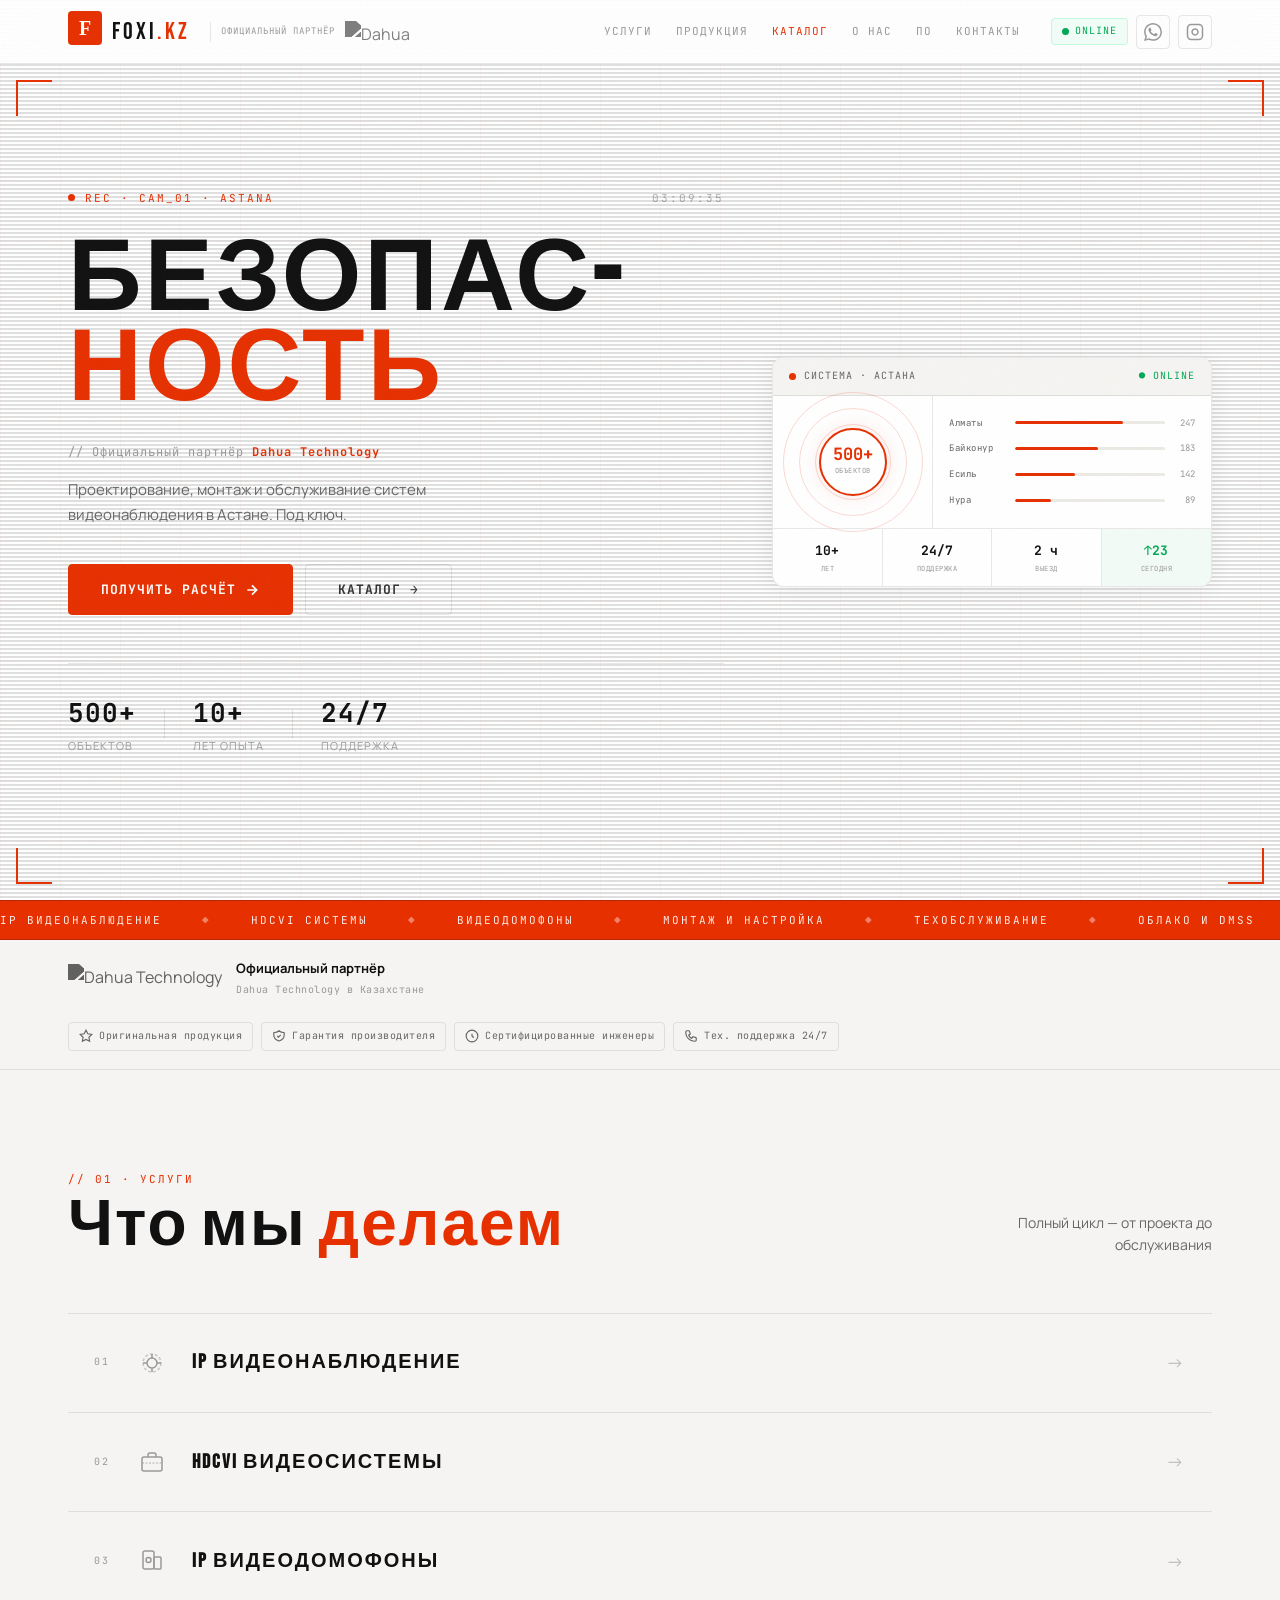
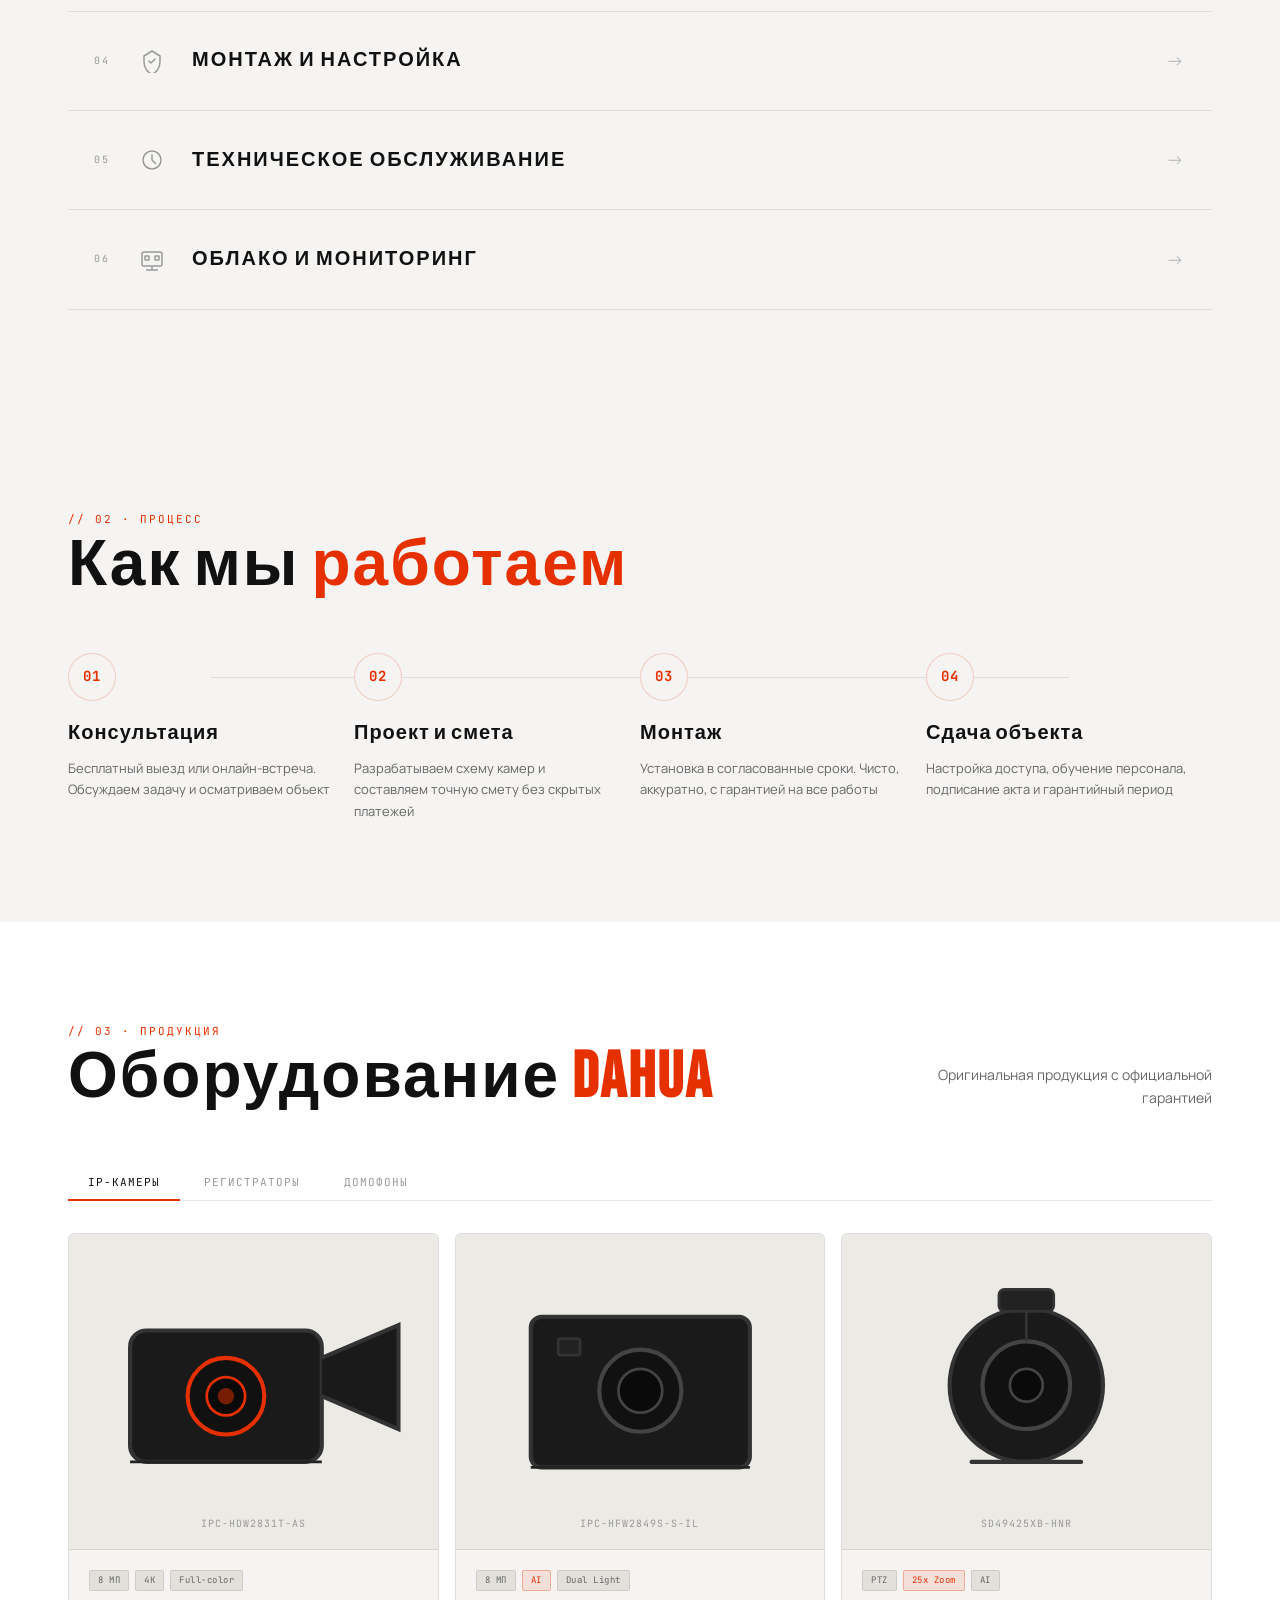
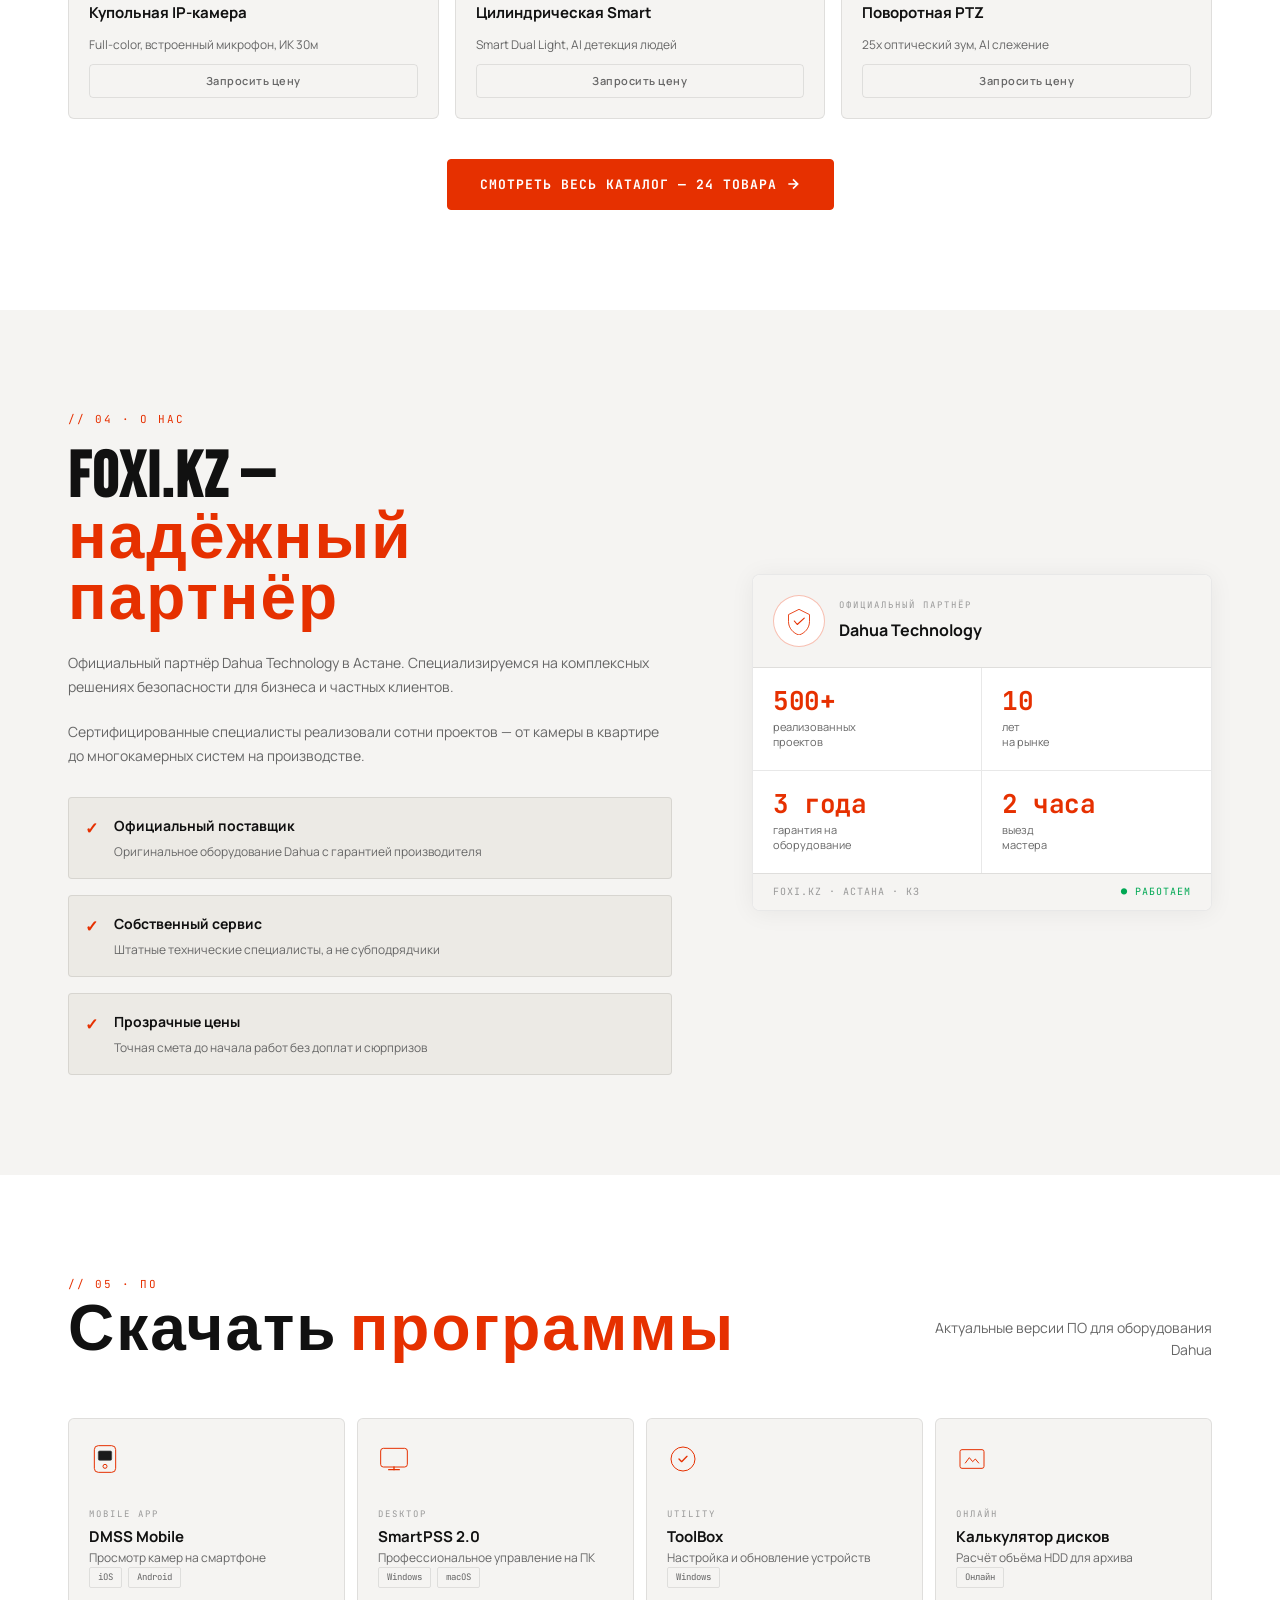
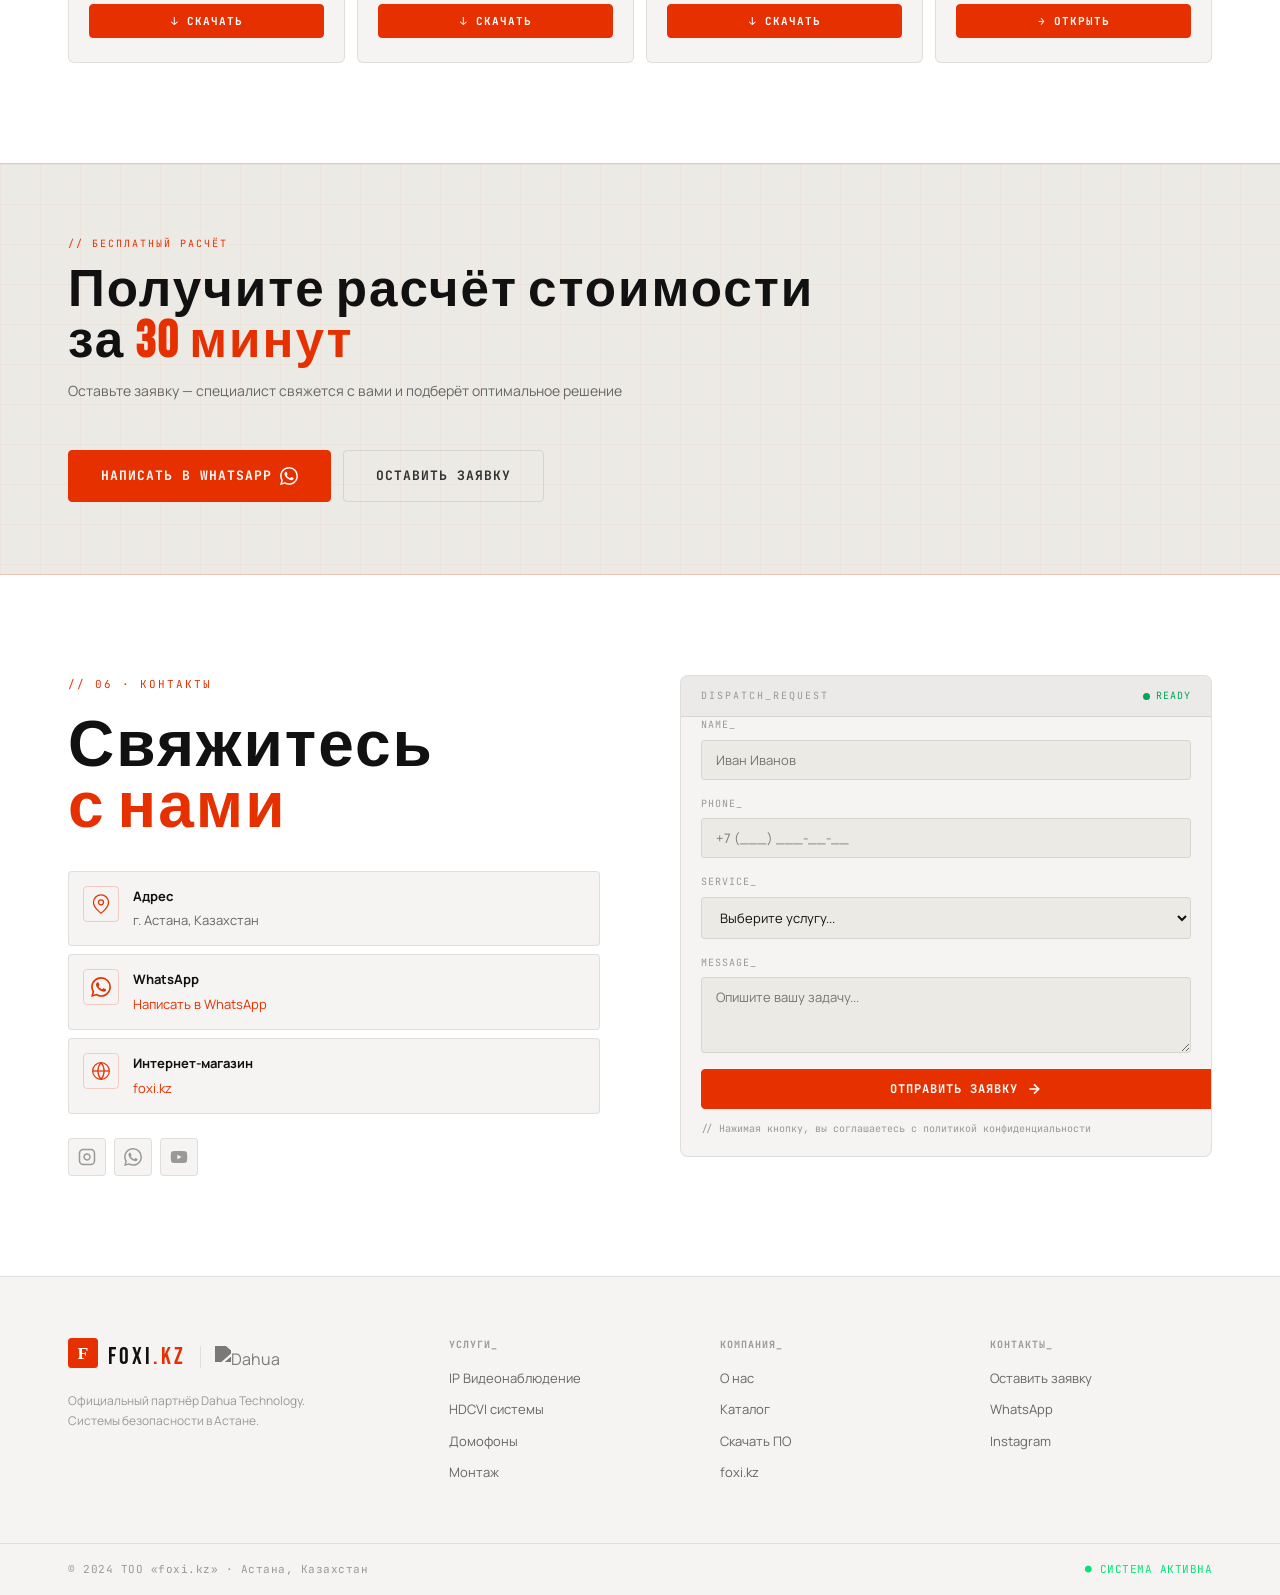
==== commit c01f0ecd: "Replace camera feed widgets with stats panels Hero section: dark camera grid → light 'Active Install" ====
--- a/index.html
+++ b/index.html
@@ -117,75 +117,62 @@
         </div>
       </div>
 
-      <!-- RIGHT: Camera feed grid -->
-      <div class="hero__feeds">
-        <div class="feed feed--large">
-          <div class="feed__bar">
-            <span class="mono feed__id">CAM_01</span>
-            <span class="mono feed__status"><span class="rec-dot"></span> LIVE</span>
-          </div>
-          <div class="feed__content feed__content--main">
-            <svg class="feed__cam-icon" viewBox="0 0 80 60" fill="none">
-              <rect x="5" y="15" width="50" height="35" rx="4" stroke="#e63000" stroke-width="1.5"/>
-              <circle cx="30" cy="32" r="10" stroke="#e63000" stroke-width="1.5"/>
-              <circle cx="30" cy="32" r="5" fill="rgba(230,48,0,0.2)" stroke="#e63000" stroke-width="1"/>
-              <path d="M55 25l18-8v26l-18-8" stroke="#e63000" stroke-width="1.5" stroke-linejoin="round"/>
-            </svg>
-            <span class="mono feed__label">IP ВИДЕОНАБЛЮДЕНИЕ</span>
-            <span class="mono feed__spec">8MP · 4K · AI DETECTION</span>
-          </div>
-          <div class="feed__scan"></div>
-          <div class="feed__corner feed__corner--tl"></div>
-          <div class="feed__corner feed__corner--br"></div>
-        </div>
-
-        <div class="feed">
-          <div class="feed__bar">
-            <span class="mono feed__id">CAM_02</span>
-            <span class="mono feed__status">● ARMED</span>
-          </div>
-          <div class="feed__content">
-            <svg viewBox="0 0 60 50" fill="none" width="40" height="33">
-              <rect x="5" y="10" width="40" height="28" rx="3" stroke="#666" stroke-width="1.5"/>
-              <circle cx="25" cy="24" r="7" stroke="#666" stroke-width="1.5"/>
-              <path d="M45 18l13-6v20l-13-6" stroke="#666" stroke-width="1.5"/>
-            </svg>
-            <span class="mono" style="font-size:9px;color:#555">HDCVI · COAX</span>
-          </div>
-        </div>
-
-        <div class="feed">
-          <div class="feed__bar">
-            <span class="mono feed__id">CAM_03</span>
-            <span class="mono feed__status" style="color:#e63000">● MOTION</span>
-          </div>
-          <div class="feed__content">
-            <svg viewBox="0 0 50 50" fill="none" width="36" height="36">
-              <rect x="8" y="4" width="22" height="34" rx="3" stroke="#666" stroke-width="1.5"/>
-              <rect x="30" y="14" width="14" height="24" rx="2" stroke="#555" stroke-width="1.5"/>
-              <circle cx="19" cy="21" r="4" stroke="#666" stroke-width="1.5"/>
-            </svg>
-            <span class="mono" style="font-size:9px;color:#555">INTERCOM · IP65</span>
-          </div>
-        </div>
-
-        <div class="feed">
-          <div class="feed__bar">
-            <span class="mono feed__id">CAM_04</span>
-            <span class="mono feed__status" style="color:#00e676">● ONLINE</span>
-          </div>
-          <div class="feed__content">
-            <div class="feed__signal">
-              <span class="mono" style="font-size:10px;color:#00e676">SIGNAL</span>
-              <div class="feed__bars">
-                <span style="height:6px"></span>
-                <span style="height:10px"></span>
-                <span style="height:14px"></span>
-                <span style="height:18px"></span>
-                <span style="height:22px"></span>
-              </div>
-            </div>
-            <span class="mono" style="font-size:9px;color:#555">PTZ · 25x ZOOM</span>
+      <!-- RIGHT: Stats Panel -->
+      <div class="hsp reveal">
+        <div class="hsp__header">
+          <span class="rec-dot"></span>
+          <span class="mono">СИСТЕМА · АСТАНА</span>
+          <span class="mono hsp__online">● ONLINE</span>
+        </div>
+        <div class="hsp__body">
+          <div class="hsp__radar-wrap">
+            <div class="hsp__ring hsp__ring--3"></div>
+            <div class="hsp__ring hsp__ring--2"></div>
+            <div class="hsp__ring hsp__ring--1"></div>
+            <div class="hsp__core">
+              <span class="mono hsp__big">500+</span>
+              <span class="mono hsp__sub">объектов</span>
+            </div>
+          </div>
+          <div class="hsp__zones">
+            <div class="hsp__zone">
+              <span class="mono hsp__zone-label">Алматы</span>
+              <div class="hsp__zone-track"><div class="hsp__zone-bar" style="--w:72%"></div></div>
+              <span class="mono hsp__zone-val">247</span>
+            </div>
+            <div class="hsp__zone">
+              <span class="mono hsp__zone-label">Байконур</span>
+              <div class="hsp__zone-track"><div class="hsp__zone-bar" style="--w:55%"></div></div>
+              <span class="mono hsp__zone-val">183</span>
+            </div>
+            <div class="hsp__zone">
+              <span class="mono hsp__zone-label">Есиль</span>
+              <div class="hsp__zone-track"><div class="hsp__zone-bar" style="--w:40%"></div></div>
+              <span class="mono hsp__zone-val">142</span>
+            </div>
+            <div class="hsp__zone">
+              <span class="mono hsp__zone-label">Нура</span>
+              <div class="hsp__zone-track"><div class="hsp__zone-bar" style="--w:24%"></div></div>
+              <span class="mono hsp__zone-val">89</span>
+            </div>
+          </div>
+        </div>
+        <div class="hsp__footer">
+          <div class="hsp__metric">
+            <span class="mono hsp__metric-num">10+</span>
+            <span class="mono hsp__metric-lbl">лет</span>
+          </div>
+          <div class="hsp__metric">
+            <span class="mono hsp__metric-num">24/7</span>
+            <span class="mono hsp__metric-lbl">поддержка</span>
+          </div>
+          <div class="hsp__metric">
+            <span class="mono hsp__metric-num">2 ч</span>
+            <span class="mono hsp__metric-lbl">выезд</span>
+          </div>
+          <div class="hsp__metric hsp__metric--accent">
+            <span class="mono hsp__metric-num">↑23</span>
+            <span class="mono hsp__metric-lbl">сегодня</span>
           </div>
         </div>
       </div>
@@ -705,61 +692,40 @@
         </div>
       </div>
 
-      <div class="about__monitor reveal">
-        <div class="monitor__header">
-          <div class="monitor__dots">
-            <span></span><span style="background:#e63000"></span><span style="background:#00e676"></span>
-          </div>
-          <span class="mono" id="screenClock">LIVE · 00:00:00</span>
-          <span class="rec-dot"></span>
-        </div>
-        <div class="monitor__feeds">
-          <div class="monitor__feed">
-            <span class="mono monitor__feed-id">CAM_01</span>
-            <div class="monitor__feed-img">
-              <svg viewBox="0 0 60 50" fill="none" width="36">
-                <rect x="5" y="8" width="50" height="36" rx="3" stroke="#333" stroke-width="1.5"/>
-                <rect x="10" y="14" width="18" height="14" rx="1" fill="#1a1a1a" stroke="#444"/>
-                <rect x="32" y="14" width="18" height="14" rx="1" fill="#1a1a1a" stroke="#444"/>
-              </svg>
-            </div>
-          </div>
-          <div class="monitor__feed">
-            <span class="mono monitor__feed-id">CAM_02</span>
-            <div class="monitor__feed-img">
-              <svg viewBox="0 0 60 50" fill="none" width="36">
-                <circle cx="30" cy="25" r="18" stroke="#333" stroke-width="1.5"/>
-                <circle cx="30" cy="25" r="8" stroke="#444" stroke-width="1.5"/>
-                <circle cx="30" cy="25" r="3" fill="#333"/>
-              </svg>
-            </div>
-          </div>
-          <div class="monitor__feed">
-            <span class="mono monitor__feed-id">CAM_03</span>
-            <div class="monitor__feed-img">
-              <svg viewBox="0 0 60 50" fill="none" width="36">
-                <path d="M30 5L8 18v12c0 9 8 16 22 20 14-4 22-11 22-20V18z" stroke="#333" stroke-width="1.5"/>
-                <polyline points="22,25 27,30 38,20" stroke="#e63000" stroke-width="1.5" stroke-linecap="round"/>
-              </svg>
-            </div>
-          </div>
-          <div class="monitor__feed monitor__feed--main">
-            <span class="mono monitor__feed-id">CAM_04 · MAIN</span>
-            <div class="monitor__feed-img monitor__feed-img--scan">
-              <svg viewBox="0 0 60 50" fill="none" width="46">
-                <rect x="5" y="8" width="50" height="36" rx="3" stroke="#e63000" stroke-width="1.5"/>
-                <circle cx="30" cy="26" r="10" stroke="#e63000" stroke-width="1"/>
-                <circle cx="30" cy="26" r="4" fill="#e63000" opacity="0.3"/>
-                <line x1="5" y1="26" x2="20" y2="26" stroke="#e63000" stroke-width="0.5" opacity="0.5"/>
-                <line x1="40" y1="26" x2="55" y2="26" stroke="#e63000" stroke-width="0.5" opacity="0.5"/>
-              </svg>
-            </div>
-            <div class="monitor__scan"></div>
-          </div>
-        </div>
-        <div class="monitor__footer">
-          <span class="mono">FOXI.KZ · ASTANA · KZ</span>
-          <span class="mono" style="color:#00e676">● ONLINE</span>
+      <div class="about__cert reveal">
+        <div class="acert__badge">
+          <div class="acert__badge-icon">
+            <svg viewBox="0 0 48 48" fill="none" width="28" height="28">
+              <path d="M24 4L6 13v12c0 11 8 20 18 23 10-3 18-12 18-23V13z" stroke="#e63000" stroke-width="1.5"/>
+              <polyline points="16,24 21,30 33,19" stroke="#e63000" stroke-width="2" stroke-linecap="round" stroke-linejoin="round"/>
+            </svg>
+          </div>
+          <div>
+            <span class="mono acert__badge-tag">ОФИЦИАЛЬНЫЙ ПАРТНЁР</span>
+            <strong class="acert__badge-name">Dahua Technology</strong>
+          </div>
+        </div>
+        <div class="acert__grid">
+          <div class="acert__item">
+            <span class="mono acert__num">500+</span>
+            <span class="acert__label">реализованных<br>проектов</span>
+          </div>
+          <div class="acert__item">
+            <span class="mono acert__num">10</span>
+            <span class="acert__label">лет<br>на рынке</span>
+          </div>
+          <div class="acert__item">
+            <span class="mono acert__num">3 года</span>
+            <span class="acert__label">гарантия на<br>оборудование</span>
+          </div>
+          <div class="acert__item">
+            <span class="mono acert__num">2 часа</span>
+            <span class="acert__label">выезд<br>мастера</span>
+          </div>
+        </div>
+        <div class="acert__footer">
+          <span class="mono">FOXI.KZ · АСТАНА · КЗ</span>
+          <span class="mono acert__online">● РАБОТАЕМ</span>
         </div>
       </div>
     </div>
--- a/style.css
+++ b/style.css
@@ -196,7 +196,7 @@
   color: var(--gray-1); transition: all var(--t);
   letter-spacing: 1px; text-transform: uppercase;
 }
-.nav a:hover { color: var(--white); background: rgba(255,255,255,0.04); }
+.nav a:hover { color: var(--white); background: rgba(0,0,0,0.05); }
 .nav__catalog { color: var(--red) !important; }
 .nav__catalog:hover { background: rgba(230,48,0,0.08) !important; }
 
@@ -364,102 +364,95 @@
   font-size: 11px; color: var(--gray-1); text-transform: uppercase; letter-spacing: 1px;
 }
 
-/* HERO FEEDS (camera grid) */
-.hero__feeds {
-  display: grid;
-  grid-template-columns: 1fr 1fr;
-  grid-template-rows: 200px 120px;
-  gap: 6px;
-}
-.feed {
-  background: #141414;
-  border: 1px solid #2a2a2a;
-  border-radius: var(--r);
+/* HERO STATS PANEL */
+.hsp {
+  background: var(--bg);
+  border: 1px solid var(--border);
+  border-radius: 12px;
   overflow: hidden;
+  display: flex; flex-direction: column;
+  align-self: center;
+  box-shadow: 0 2px 24px rgba(0,0,0,0.06);
+}
+.hsp__header {
+  display: flex; align-items: center; gap: 8px;
+  padding: 10px 16px;
+  background: var(--bg-2);
+  border-bottom: 1px solid var(--border);
+  flex-shrink: 0;
+}
+.hsp__header .mono { font-size: 10px; color: var(--gray-2); letter-spacing: 1px; }
+.hsp__online { color: var(--green) !important; margin-left: auto; }
+.hsp__body {
+  display: flex;
+  flex: 1;
+}
+.hsp__radar-wrap {
+  flex: 0 0 160px;
+  display: flex; align-items: center; justify-content: center;
   position: relative;
-  display: flex; flex-direction: column;
-}
-.feed--large {
-  grid-column: 1 / -1;
-  grid-row: 1;
-}
-.feed__bar {
-  display: flex; align-items: center; justify-content: space-between;
-  padding: 6px 10px;
-  background: rgba(0,0,0,0.5);
-  border-bottom: 1px solid rgba(255,255,255,0.06);
+  padding: 28px 20px;
+  border-right: 1px solid var(--border);
+}
+.hsp__ring {
+  position: absolute; border-radius: 50%;
+  border: 1px solid rgba(230,48,0,0.18);
+  pointer-events: none;
+}
+.hsp__ring--1 { width: 76px; height: 76px; animation: ring-pulse 2.4s ease-in-out infinite; }
+.hsp__ring--2 { width: 108px; height: 108px; animation: ring-pulse 2.4s ease-in-out 0.6s infinite; }
+.hsp__ring--3 { width: 140px; height: 140px; animation: ring-pulse 2.4s ease-in-out 1.2s infinite; }
+@keyframes ring-pulse {
+  0%,100% { opacity: 0.4; transform: scale(1); }
+  50% { opacity: 1; transform: scale(1.03); }
+}
+.hsp__core {
+  position: relative; z-index: 2;
+  display: flex; flex-direction: column; align-items: center; justify-content: center;
+  width: 68px; height: 68px; border-radius: 50%;
+  background: var(--bg);
+  border: 2px solid var(--red);
+  box-shadow: 0 0 20px rgba(230,48,0,0.12);
+}
+.hsp__big { font-size: 17px; font-weight: 700; color: var(--red); line-height: 1; }
+.hsp__sub { font-size: 7px; color: var(--gray-1); letter-spacing: 0.5px; text-transform: uppercase; margin-top: 2px; }
+.hsp__zones {
+  flex: 1;
+  display: flex; flex-direction: column; justify-content: center;
+  padding: 20px 16px;
+  gap: 11px;
+}
+.hsp__zone { display: flex; align-items: center; gap: 8px; }
+.hsp__zone-label { font-size: 9px; color: var(--gray-2); letter-spacing: 0.5px; min-width: 58px; }
+.hsp__zone-track {
+  flex: 1; height: 3px; background: var(--bg-3); border-radius: 2px; overflow: hidden;
+}
+.hsp__zone-bar {
+  height: 100%; width: var(--w); background: var(--red); border-radius: 2px;
+  animation: bar-grow 1.4s ease-out backwards;
+}
+.hsp__zone:nth-child(1) .hsp__zone-bar { animation-delay: 0.3s; }
+.hsp__zone:nth-child(2) .hsp__zone-bar { animation-delay: 0.45s; }
+.hsp__zone:nth-child(3) .hsp__zone-bar { animation-delay: 0.6s; }
+.hsp__zone:nth-child(4) .hsp__zone-bar { animation-delay: 0.75s; }
+@keyframes bar-grow { from { width: 0; } to { width: var(--w); } }
+.hsp__zone-val { font-size: 9px; color: var(--gray-1); min-width: 22px; text-align: right; }
+.hsp__footer {
+  display: grid; grid-template-columns: repeat(4, 1fr);
+  border-top: 1px solid var(--border);
   flex-shrink: 0;
 }
-.feed__id {
-  font-size: 10px; color: var(--gray-2); letter-spacing: 1px;
-}
-.feed__status {
-  font-size: 10px; color: var(--red); letter-spacing: 1px;
-  display: flex; align-items: center; gap: 4px;
-}
-.feed__content {
-  flex: 1;
-  display: flex; flex-direction: column;
-  align-items: center; justify-content: center;
-  gap: 8px; padding: 12px;
-  position: relative; z-index: 1;
-}
-.feed__content--main {
-  background: repeating-linear-gradient(
-    0deg, transparent, transparent 2px,
-    rgba(230,48,0,0.02) 2px, rgba(230,48,0,0.02) 4px
-  );
-}
-.feed__cam-icon { opacity: 0.7; }
-.feed__label {
-  font-size: 11px; color: var(--gray-2); letter-spacing: 2px;
-}
-.feed__spec {
-  font-size: 9px; color: var(--red); letter-spacing: 1px;
-}
-.feed__signal {
-  display: flex; flex-direction: column; align-items: center; gap: 4px;
-}
-.feed__bars {
-  display: flex; align-items: flex-end; gap: 2px;
-}
-.feed__bars span {
-  width: 4px; background: var(--green);
-  display: block; border-radius: 1px; opacity: 0.8;
-  animation: bar-pulse 1.5s infinite;
-}
-.feed__bars span:nth-child(1) { animation-delay: 0s; }
-.feed__bars span:nth-child(2) { animation-delay: 0.1s; }
-.feed__bars span:nth-child(3) { animation-delay: 0.2s; }
-.feed__bars span:nth-child(4) { animation-delay: 0.3s; }
-.feed__bars span:nth-child(5) { animation-delay: 0.4s; }
-@keyframes bar-pulse {
-  0%,100% { opacity: 0.8; }
-  50% { opacity: 0.3; }
-}
-
-/* Feed scan line */
-.feed__scan {
-  position: absolute; top: 0; left: 0; right: 0;
-  height: 2px; background: linear-gradient(90deg, transparent, var(--red), transparent);
-  animation: feed-scan 3s linear infinite;
-  opacity: 0.4;
-}
-@keyframes feed-scan {
-  0% { top: 30px; } 100% { top: 100%; }
-}
-/* Feed corner brackets */
-.feed__corner {
-  position: absolute; width: 16px; height: 16px; pointer-events: none; z-index: 2;
-}
-.feed__corner--tl {
-  top: 30px; left: 6px;
-  border-top: 1px solid var(--red); border-left: 1px solid var(--red);
-}
-.feed__corner--br {
-  bottom: 6px; right: 6px;
-  border-bottom: 1px solid var(--red); border-right: 1px solid var(--red);
-}
+.hsp__metric {
+  display: flex; flex-direction: column; align-items: center;
+  padding: 11px 8px;
+  border-right: 1px solid var(--border);
+  gap: 2px;
+}
+.hsp__metric:last-child { border-right: none; }
+.hsp__metric--accent { background: rgba(0,168,84,0.05); }
+.hsp__metric-num { font-size: 13px; font-weight: 700; color: var(--white); }
+.hsp__metric--accent .hsp__metric-num { color: var(--green); }
+.hsp__metric-lbl { font-size: 7px; color: var(--gray-1); letter-spacing: 0.5px; text-transform: uppercase; }
 
 /* ---- TICKER ---- */
 .ticker {
@@ -785,61 +778,56 @@
 .about__val strong { font-size: 14px; display: block; margin-bottom: 4px; }
 .about__val p { font-size: 12px; color: var(--gray-2); }
 
-/* Monitor widget */
-.about__monitor {
-  background: #141414;
-  border: 1px solid #2a2a2a;
+/* About Certification Card */
+.about__cert {
+  background: var(--bg);
+  border: 1px solid var(--border);
   border-radius: 8px; overflow: hidden;
-}
-.monitor__header {
-  display: flex; align-items: center; gap: 10px;
-  padding: 10px 14px;
-  background: rgba(0,0,0,0.5);
-  border-bottom: 1px solid rgba(255,255,255,0.06);
-}
-.monitor__dots {
-  display: flex; gap: 5px;
-}
-.monitor__dots span {
-  width: 10px; height: 10px; border-radius: 50%;
-  background: var(--bg-4); flex-shrink: 0;
-}
-.monitor__header .mono {
-  font-size: 10px; color: var(--gray-1); letter-spacing: 1px; margin-left: auto; margin-right: 6px;
-}
-.monitor__feeds {
+  display: flex; flex-direction: column;
+  box-shadow: 0 2px 24px rgba(0,0,0,0.06);
+}
+.acert__badge {
+  display: flex; align-items: center; gap: 14px;
+  padding: 20px;
+  background: var(--bg-2);
+  border-bottom: 1px solid var(--border);
+}
+.acert__badge-icon {
+  width: 52px; height: 52px; border-radius: 50%;
+  background: var(--bg);
+  border: 1px solid rgba(230,48,0,0.3);
+  display: flex; align-items: center; justify-content: center;
+  flex-shrink: 0;
+}
+.acert__badge-tag {
+  font-size: 9px; color: var(--gray-1); letter-spacing: 2px;
+  text-transform: uppercase; display: block; margin-bottom: 4px;
+}
+.acert__badge-name { font-size: 16px; font-weight: 700; color: var(--white); }
+.acert__grid {
   display: grid; grid-template-columns: 1fr 1fr;
-  gap: 1px; background: rgba(255,255,255,0.06);
-  padding: 1px;
-}
-.monitor__feed {
-  background: #1a1a1a;
-  padding: 12px; position: relative;
-  display: flex; flex-direction: column; align-items: center;
-  justify-content: center; gap: 6px; min-height: 110px;
-}
-.monitor__feed--main {
-  background: #0d0d0d; position: relative; overflow: hidden;
-}
-.monitor__feed-id {
-  position: absolute; top: 6px; left: 8px;
-  font-size: 9px; color: var(--gray-1); letter-spacing: 0.5px;
-}
-.monitor__feed-img { opacity: 0.6; }
-.monitor__feed-img--scan { opacity: 0.9; }
-.monitor__scan {
-  position: absolute; left: 0; right: 0; height: 1px;
-  background: linear-gradient(90deg, transparent, var(--red), transparent);
-  animation: mon-scan 2.5s linear infinite; opacity: 0.6;
-}
-@keyframes mon-scan { 0%{top:20%} 100%{top:100%} }
-.monitor__footer {
+  flex: 1;
+}
+.acert__item {
+  padding: 20px;
+  border-right: 1px solid var(--border);
+  border-bottom: 1px solid var(--border);
+  display: flex; flex-direction: column; gap: 5px;
+}
+.acert__item:nth-child(2n) { border-right: none; }
+.acert__item:nth-child(3), .acert__item:nth-child(4) { border-bottom: none; }
+.acert__num {
+  font-size: 26px; font-weight: 700; color: var(--red); letter-spacing: -0.5px; line-height: 1;
+}
+.acert__label { font-size: 11px; color: var(--gray-2); line-height: 1.4; }
+.acert__footer {
   display: flex; justify-content: space-between; align-items: center;
-  padding: 8px 14px;
-  background: rgba(0,0,0,0.5);
-  border-top: 1px solid rgba(255,255,255,0.06);
-}
-.monitor__footer .mono { font-size: 10px; color: var(--gray-1); letter-spacing: 0.5px; }
+  padding: 10px 20px;
+  background: var(--bg-2);
+  border-top: 1px solid var(--border);
+}
+.acert__footer .mono { font-size: 10px; color: var(--gray-1); letter-spacing: 1px; }
+.acert__online { color: var(--green) !important; }
 
 /* ---- SOFTWARE ---- */
 .software { background: var(--bg); }
@@ -1067,13 +1055,9 @@
     grid-template-columns: 1fr;
     gap: 48px;
   }
-  .hero__feeds {
-    grid-template-columns: repeat(4, 1fr);
-    grid-template-rows: 120px;
-  }
-  .feed--large { grid-column: 1 / -1; grid-row: auto; }
+  .hsp { max-width: 480px; }
   .about__inner { grid-template-columns: 1fr; }
-  .about__monitor { max-width: 460px; }
+  .about__cert { max-width: 460px; }
   .contacts__layout { grid-template-columns: 1fr; }
   .software__grid { grid-template-columns: repeat(2, 1fr); }
   .footer__inner { grid-template-columns: 1fr 1fr; }
@@ -1090,16 +1074,16 @@
     border-top: 1px solid var(--border);
   }
   .nav.open { display: flex; }
-  .nav a { font-size: 14px; padding: 10px 16px; width: 100%; }
+  .nav a { font-size: 14px; padding: 10px 16px; width: 100%; color: var(--gray-3); }
+  .nav a:hover { background: rgba(0,0,0,0.06); color: var(--white); }
   .burger { display: flex; }
 
   .hero__layout { padding: 60px 28px 80px; }
   .hero__title { font-size: clamp(56px, 16vw, 90px); }
-  .hero__feeds {
-    grid-template-columns: 1fr 1fr;
-    grid-template-rows: 140px 100px;
-  }
-  .feed--large { grid-column: 1 / -1; grid-row: 1; }
+  .hsp__radar-wrap { flex: 0 0 130px; }
+  .hsp__ring--3 { width: 116px; height: 116px; }
+  .hsp__ring--2 { width: 90px; height: 90px; }
+  .hsp__ring--1 { width: 64px; height: 64px; }
 
   .srow { grid-template-columns: 48px 1fr auto; }
   .srow__tags { display: none; }
@@ -1120,8 +1104,8 @@
 }
 
 @media (max-width: 480px) {
-  .hero__feeds { grid-template-columns: 1fr; grid-template-rows: auto; }
-  .feed--large { grid-column: 1; }
+  .hsp__body { flex-direction: column; }
+  .hsp__radar-wrap { flex: 0 0 auto; border-right: none; border-bottom: 1px solid var(--border); padding: 20px; }
   .software__grid { grid-template-columns: 1fr; }
   .footer__inner { grid-template-columns: 1fr; }
   .hero__actions { flex-direction: column; }
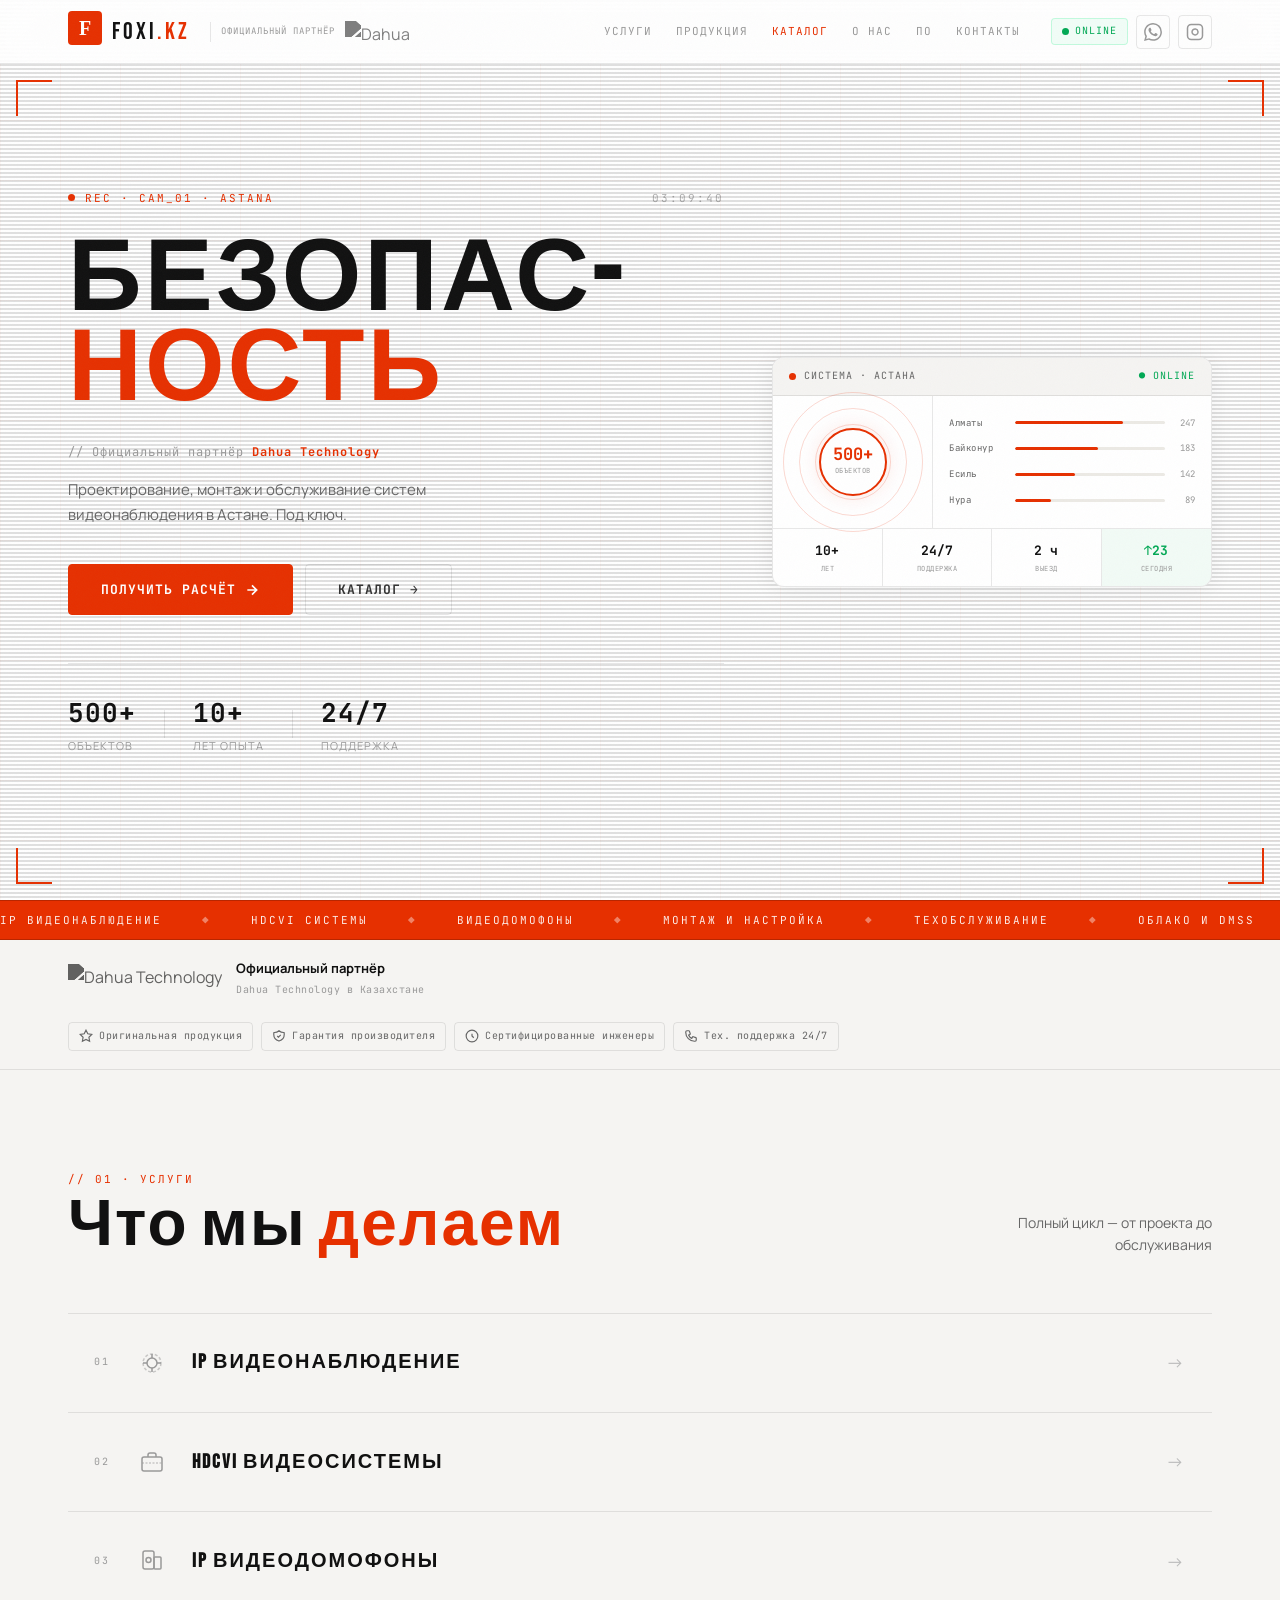
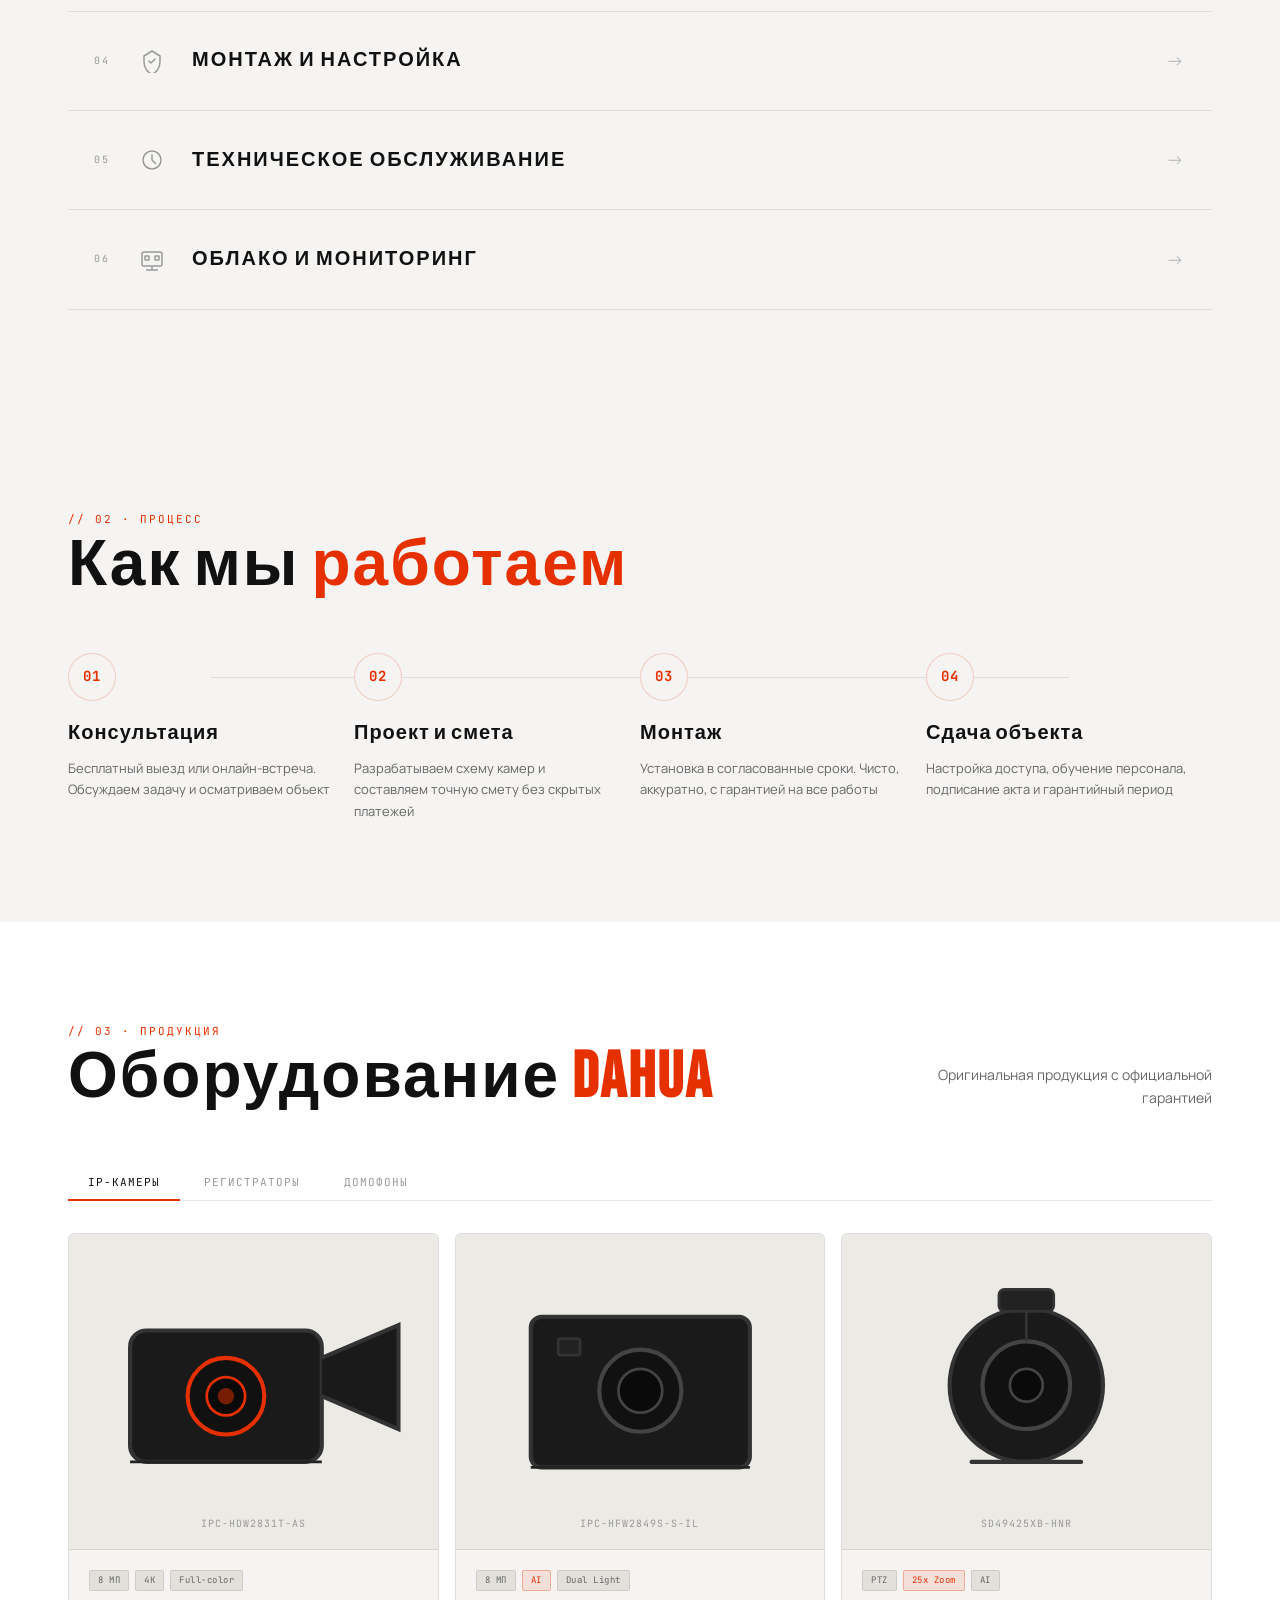
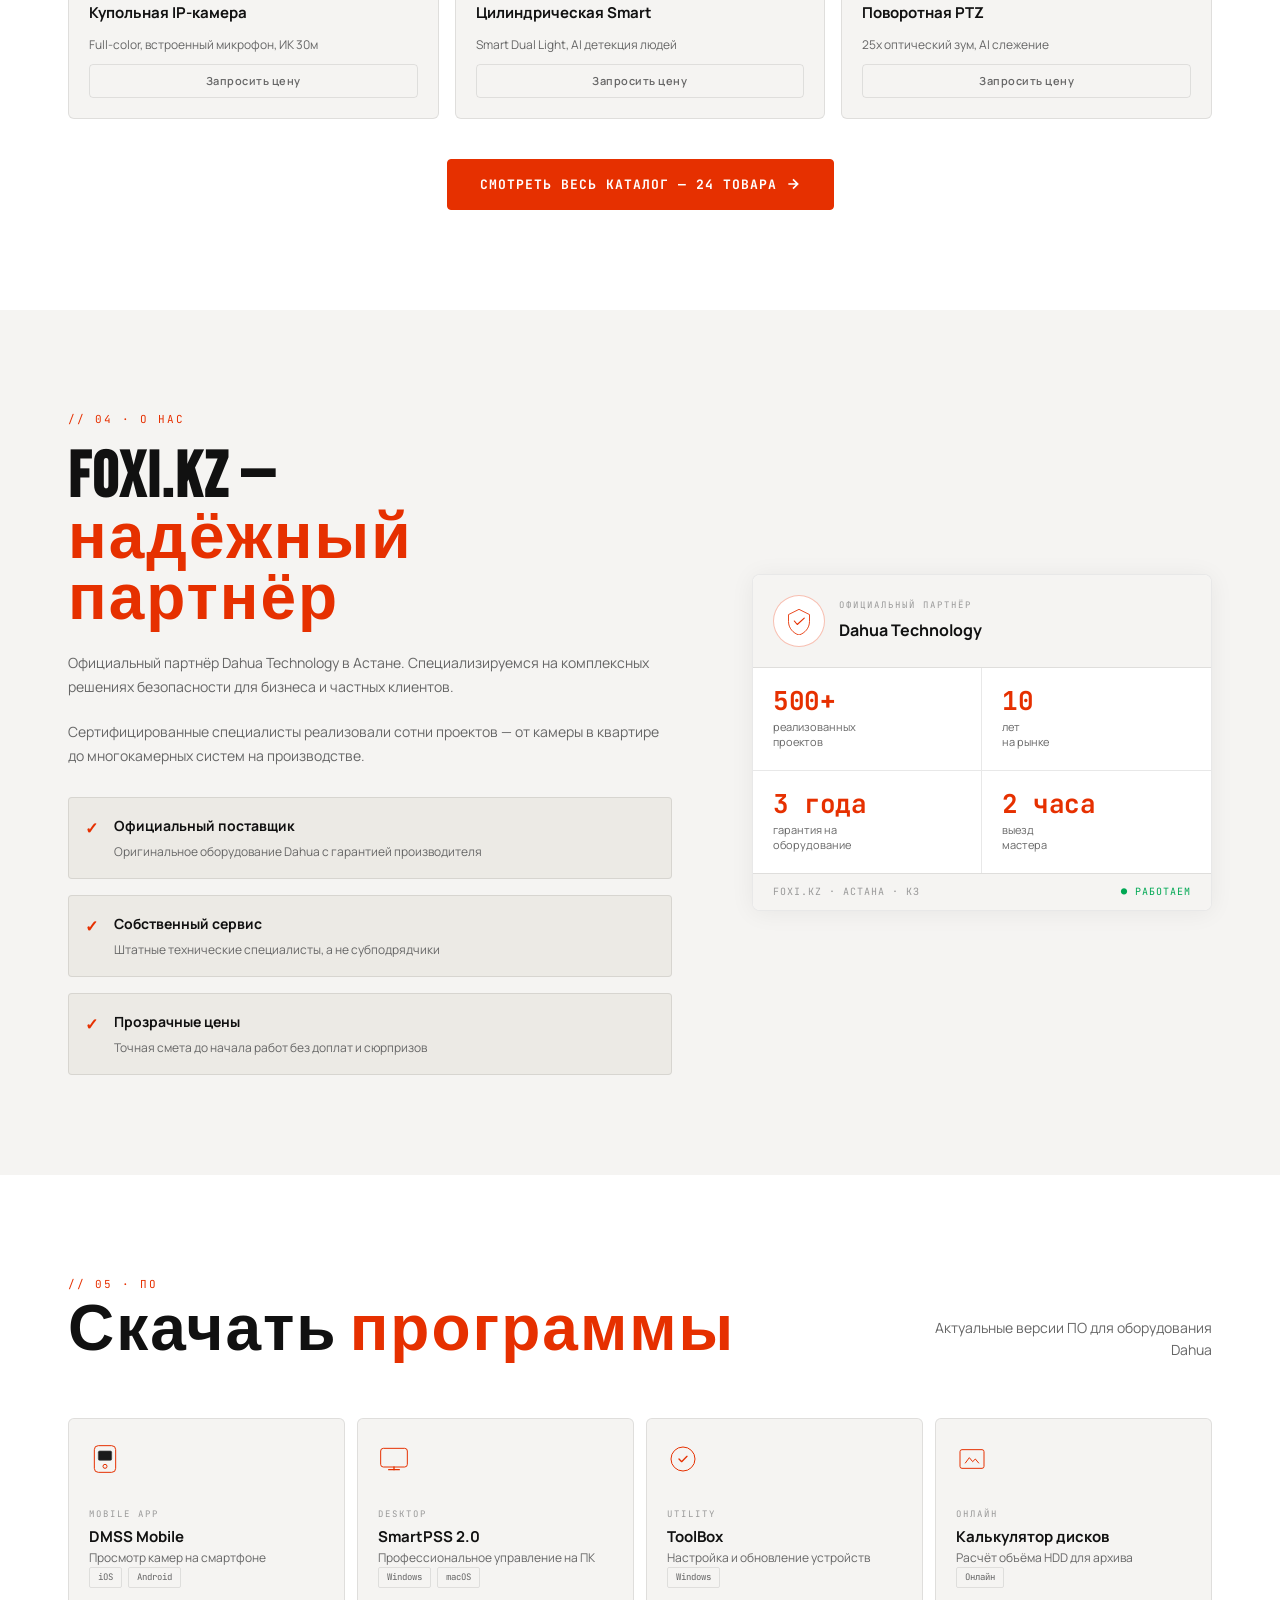
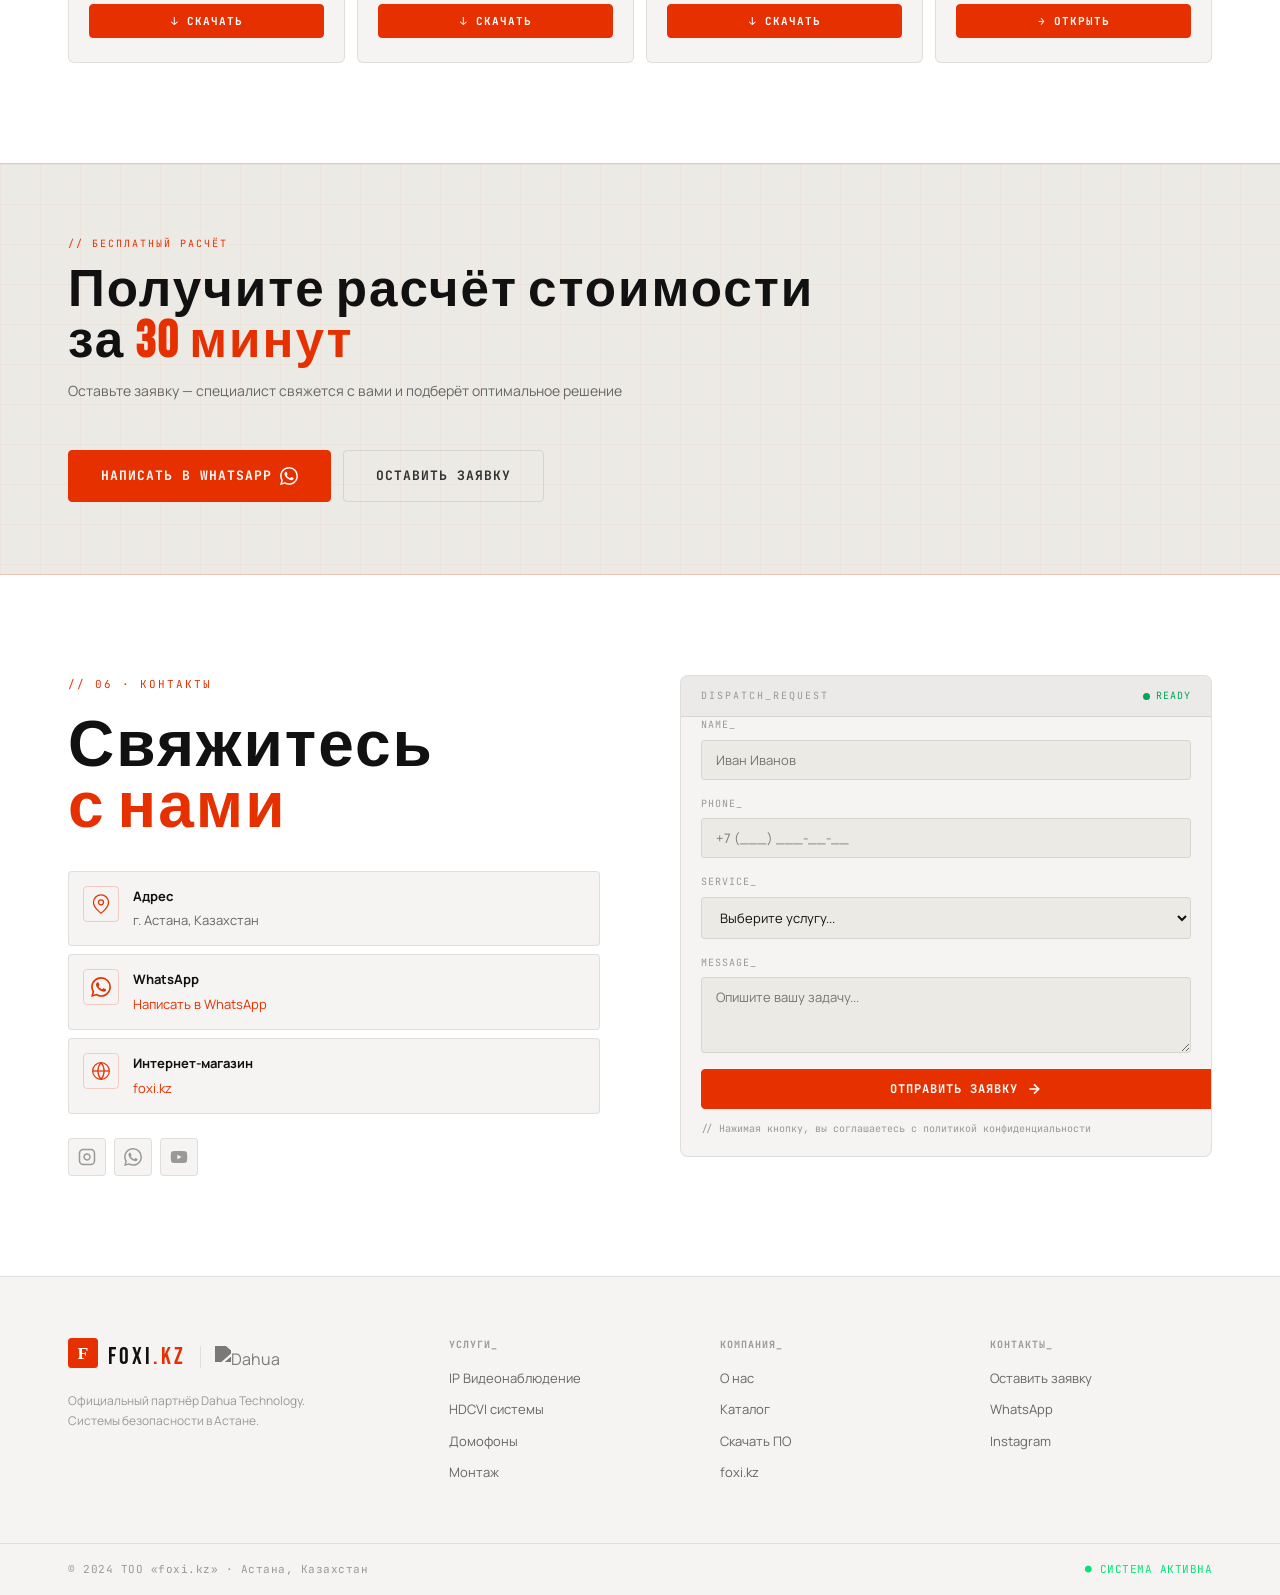
==== commit d9aa3f14: "Add permanent mobile bottom navigation bar Replaced hidden burger/dropdown nav with always-visible b" ====
--- a/index.html
+++ b/index.html
@@ -968,6 +968,30 @@
     </div>
   </footer>
 
+  <!-- MOBILE BOTTOM NAV -->
+  <nav class="mobile-nav" id="mobileNav">
+    <a href="#services" class="mobile-nav__item">
+      <svg viewBox="0 0 24 24" fill="none" stroke="currentColor" stroke-width="1.8" width="20" height="20"><rect x="3" y="3" width="7" height="7" rx="1"/><rect x="14" y="3" width="7" height="7" rx="1"/><rect x="3" y="14" width="7" height="7" rx="1"/><rect x="14" y="14" width="7" height="7" rx="1"/></svg>
+      <span>Услуги</span>
+    </a>
+    <a href="#products" class="mobile-nav__item">
+      <svg viewBox="0 0 24 24" fill="none" stroke="currentColor" stroke-width="1.8" width="20" height="20"><circle cx="12" cy="12" r="3"/><path d="M12 2v3M12 19v3M4.22 4.22l2.12 2.12M17.66 17.66l2.12 2.12M2 12h3M19 12h3M4.22 19.78l2.12-2.12M17.66 6.34l2.12-2.12"/></svg>
+      <span>Продукция</span>
+    </a>
+    <a href="catalog.html" class="mobile-nav__item mobile-nav__item--accent">
+      <svg viewBox="0 0 24 24" fill="none" stroke="currentColor" stroke-width="1.8" width="20" height="20"><path d="M6 2L3 6v14a2 2 0 002 2h14a2 2 0 002-2V6l-3-4z"/><line x1="3" y1="6" x2="21" y2="6"/><path d="M16 10a4 4 0 01-8 0"/></svg>
+      <span>Каталог</span>
+    </a>
+    <a href="#about" class="mobile-nav__item">
+      <svg viewBox="0 0 24 24" fill="none" stroke="currentColor" stroke-width="1.8" width="20" height="20"><circle cx="12" cy="12" r="10"/><line x1="12" y1="8" x2="12" y2="12"/><line x1="12" y1="16" x2="12.01" y2="16"/></svg>
+      <span>О нас</span>
+    </a>
+    <a href="#contacts" class="mobile-nav__item">
+      <svg viewBox="0 0 24 24" fill="none" stroke="currentColor" stroke-width="1.8" width="20" height="20"><path d="M22 16.92v3a2 2 0 01-2.18 2 19.79 19.79 0 01-8.63-3.07A19.5 19.5 0 013.07 9.81a19.79 19.79 0 01-3.07-8.63A2 2 0 012 .18h3a2 2 0 012 1.72c.127.96.361 1.903.7 2.81a2 2 0 01-.45 2.11L6.09 7.91a16 16 0 006 6l1.27-1.27a2 2 0 012.11-.45c.907.339 1.85.573 2.81.7A2 2 0 0122 14.92z"/></svg>
+      <span>Контакты</span>
+    </a>
+  </nav>
+
   <script src="script.js"></script>
 </body>
 </html>
--- a/style.css
+++ b/style.css
@@ -1063,20 +1063,44 @@
   .footer__inner { grid-template-columns: 1fr 1fr; }
 }
 
+/* ---- MOBILE BOTTOM NAV ---- */
+.mobile-nav {
+  display: none;
+  position: fixed;
+  bottom: 0; left: 0; right: 0;
+  z-index: 200;
+  background: rgba(255,255,255,0.97);
+  backdrop-filter: blur(20px);
+  -webkit-backdrop-filter: blur(20px);
+  border-top: 1px solid var(--border);
+  padding: 0 4px env(safe-area-inset-bottom, 0px);
+  box-shadow: 0 -4px 20px rgba(0,0,0,0.08);
+}
+.mobile-nav__item {
+  flex: 1;
+  display: flex; flex-direction: column; align-items: center; justify-content: center;
+  gap: 3px;
+  padding: 10px 4px;
+  color: var(--gray-1);
+  font-family: var(--font-mono);
+  font-size: 9px; letter-spacing: 0.5px; text-transform: uppercase;
+  border-top: 2px solid transparent;
+  transition: color 0.2s, border-color 0.2s;
+}
+.mobile-nav__item:hover,
+.mobile-nav__item.active { color: var(--white); border-top-color: var(--red); }
+.mobile-nav__item--accent { color: var(--red); }
+.mobile-nav__item--accent:hover { color: var(--red); opacity: 0.8; }
+
 @media (max-width: 768px) {
+  .mobile-nav { display: flex; }
+  body { padding-bottom: 60px; }
+
   .header__partner { display: none; }
   .header__status { display: none; }
-  .nav {
-    display: none; flex-direction: column; gap: 4px;
-    position: fixed; inset: var(--header-h) 0 0 0;
-    background: rgba(255,255,255,0.98); backdrop-filter: blur(24px);
-    padding: 28px; align-items: flex-start; z-index: 99;
-    border-top: 1px solid var(--border);
-  }
-  .nav.open { display: flex; }
-  .nav a { font-size: 14px; padding: 10px 16px; width: 100%; color: var(--gray-3); }
-  .nav a:hover { background: rgba(0,0,0,0.06); color: var(--white); }
-  .burger { display: flex; }
+  /* Hide desktop burger/nav — replaced by bottom nav */
+  .nav { display: none !important; }
+  .burger { display: none; }
 
   .hero__layout { padding: 60px 28px 80px; }
   .hero__title { font-size: clamp(56px, 16vw, 90px); }
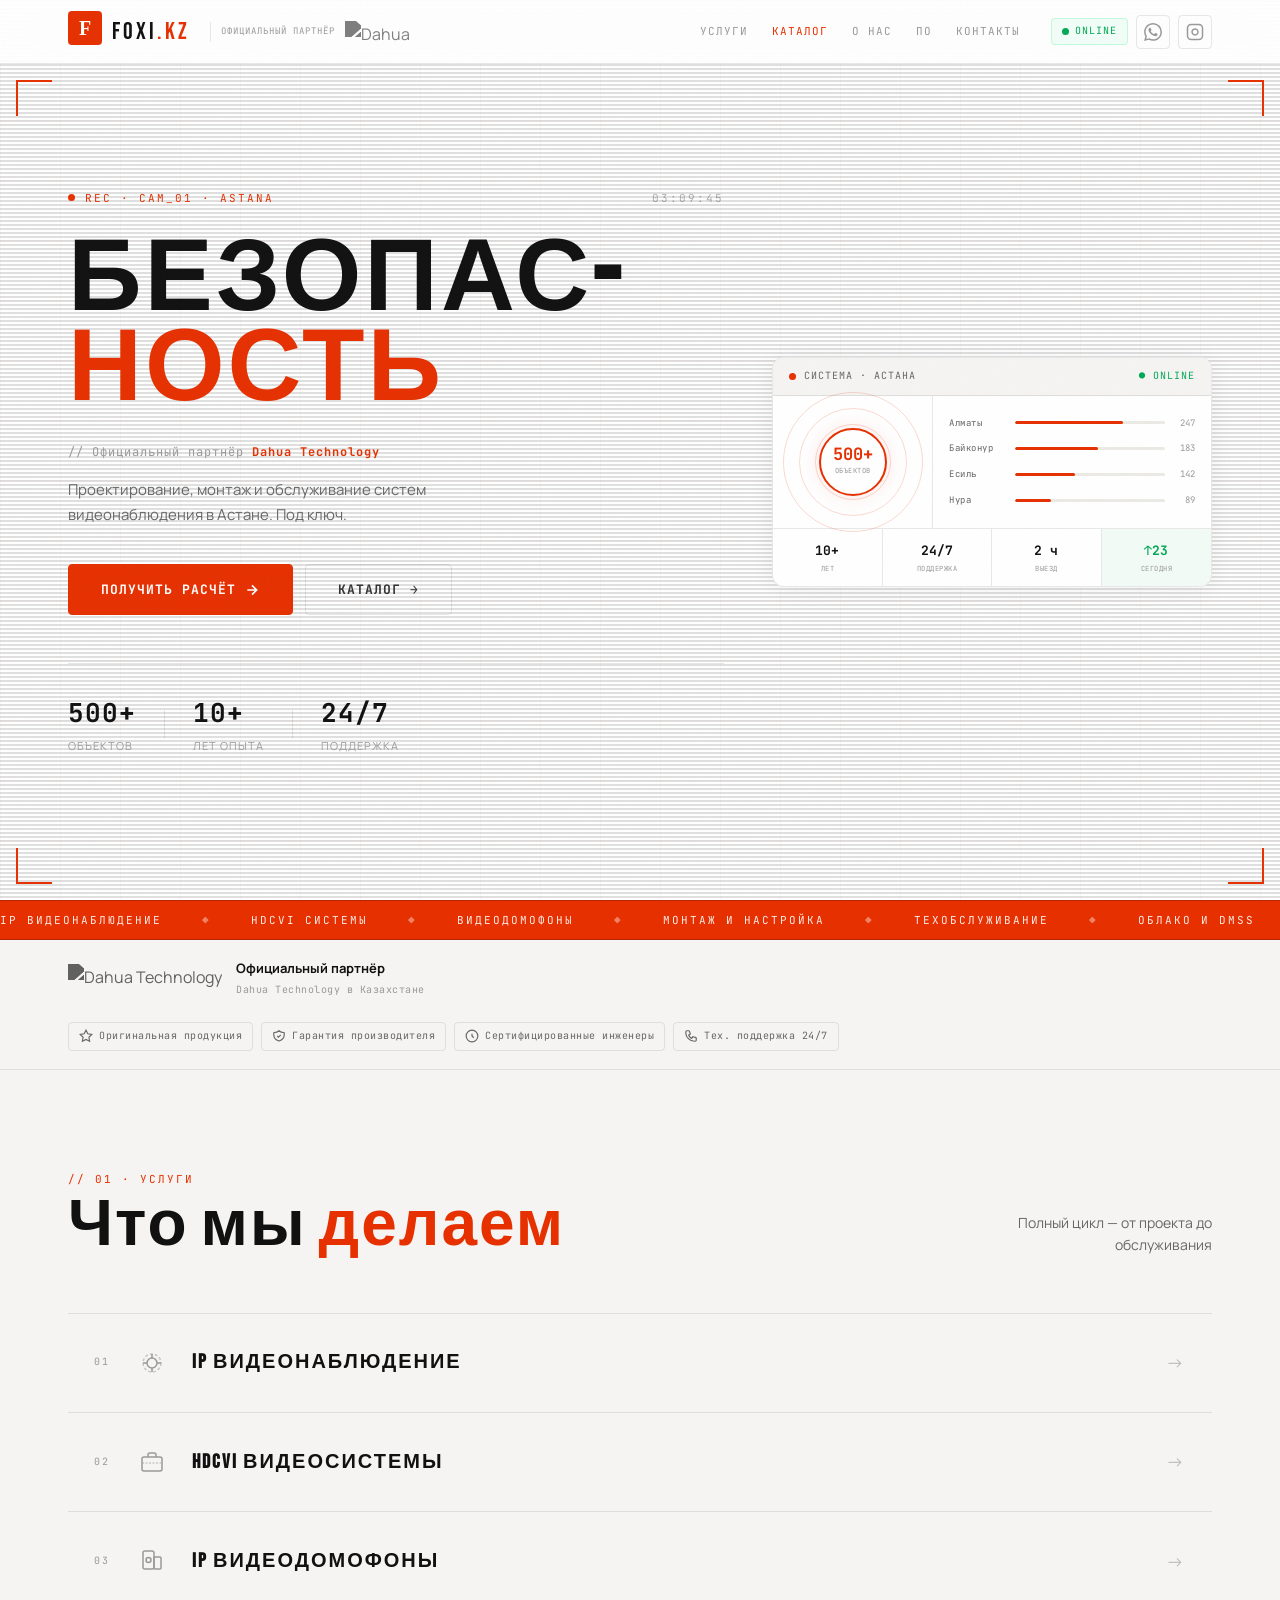
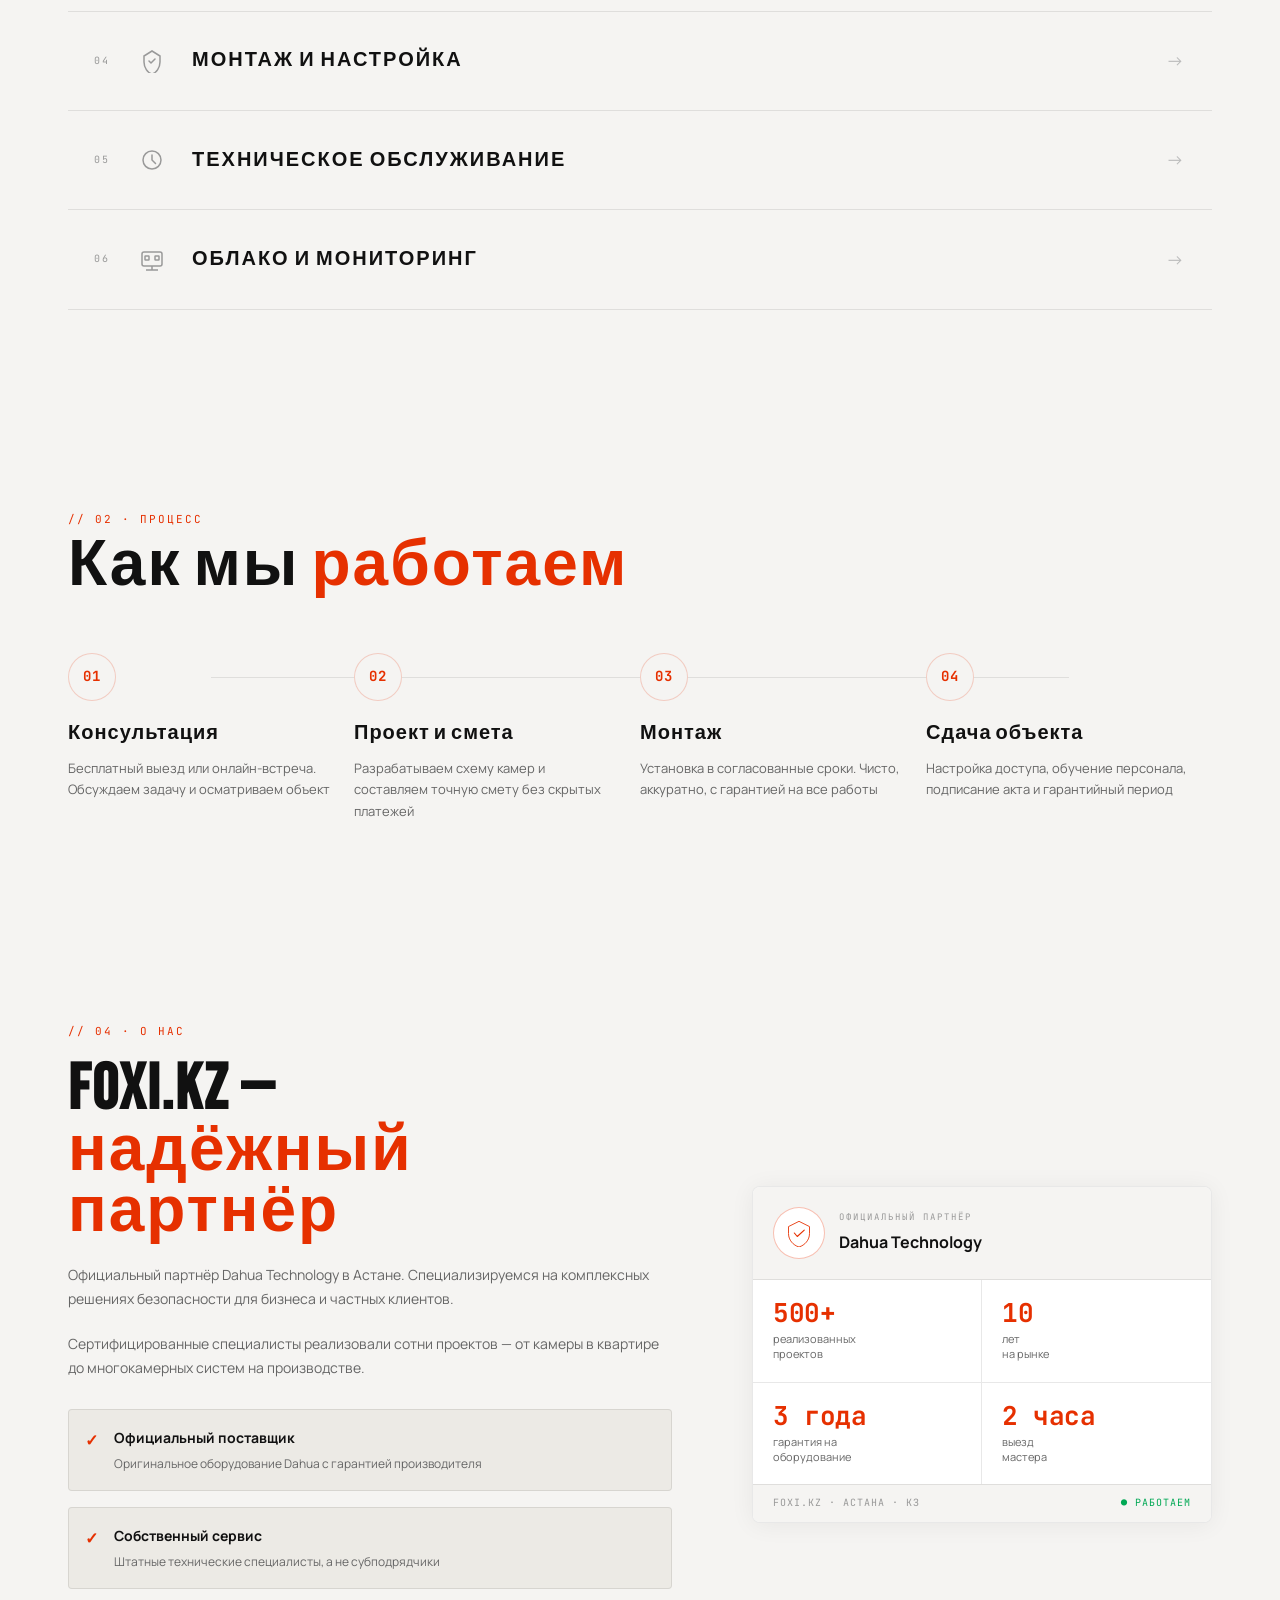
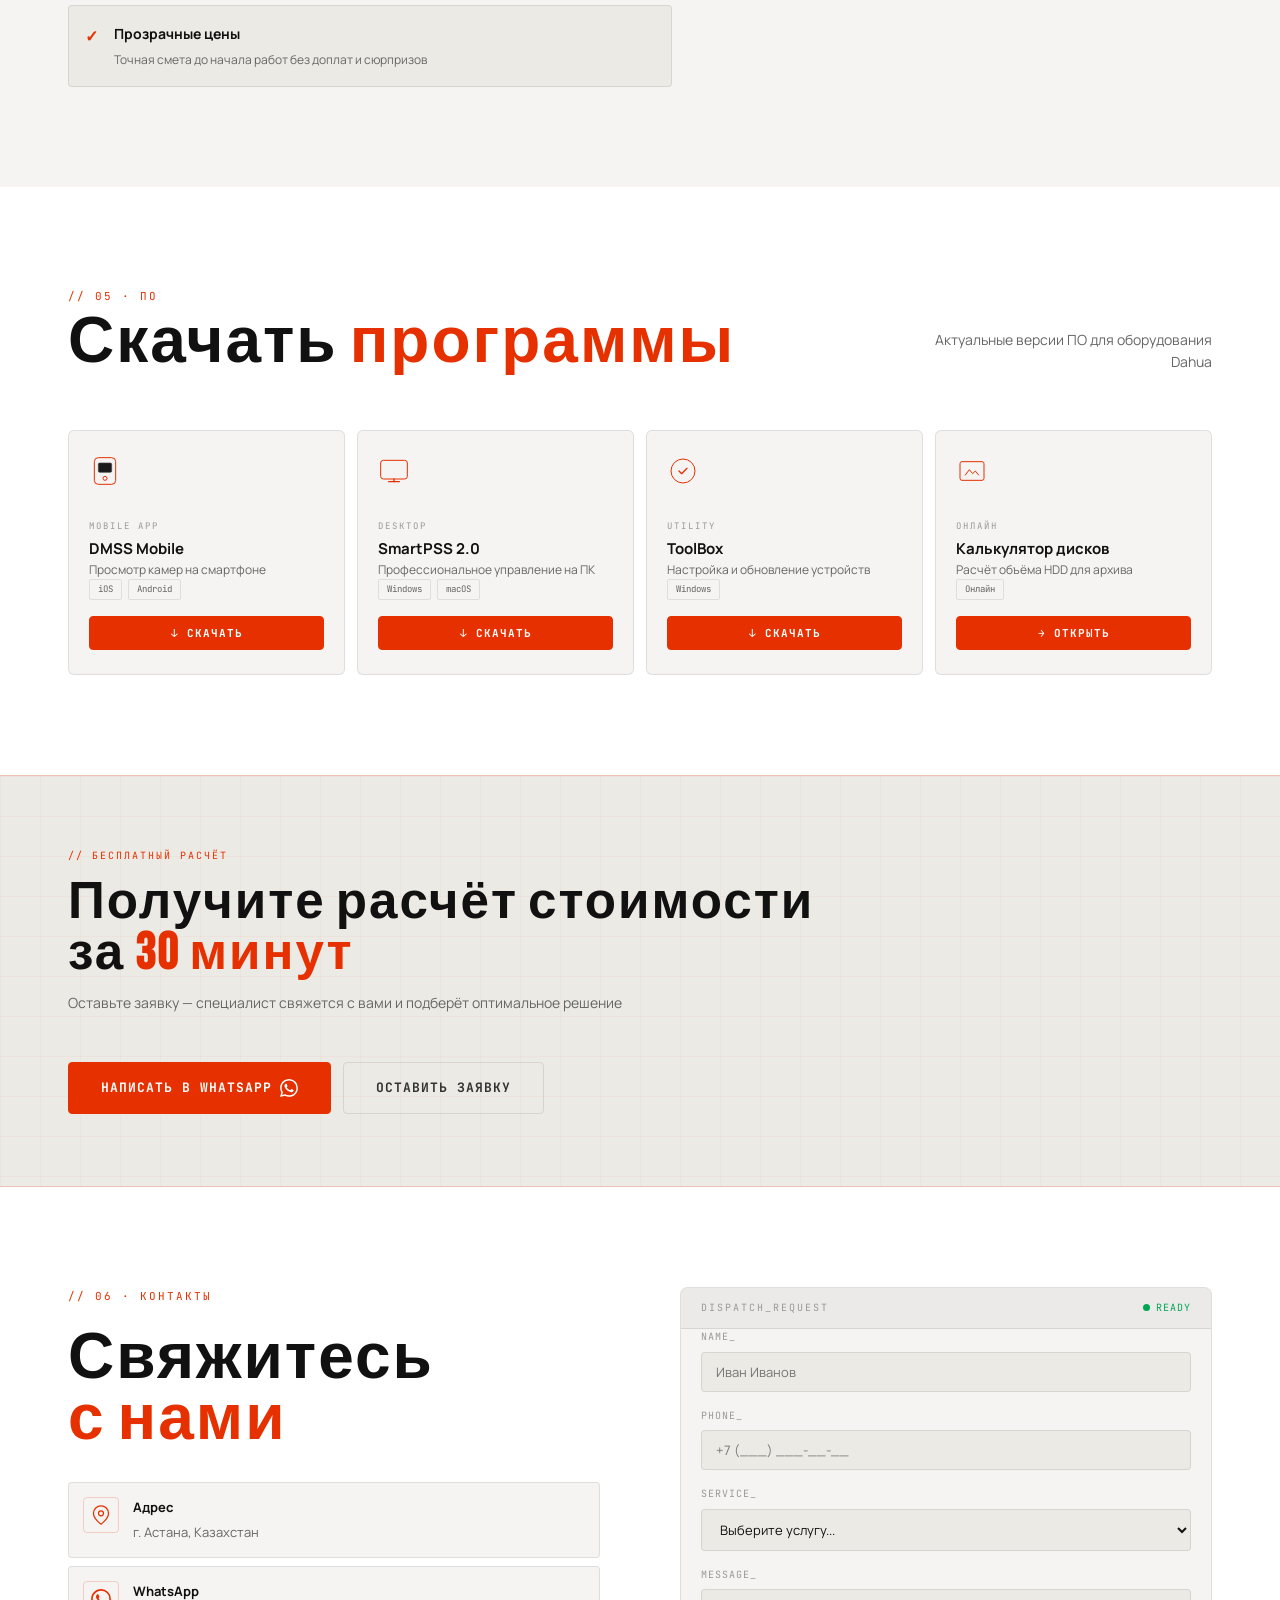
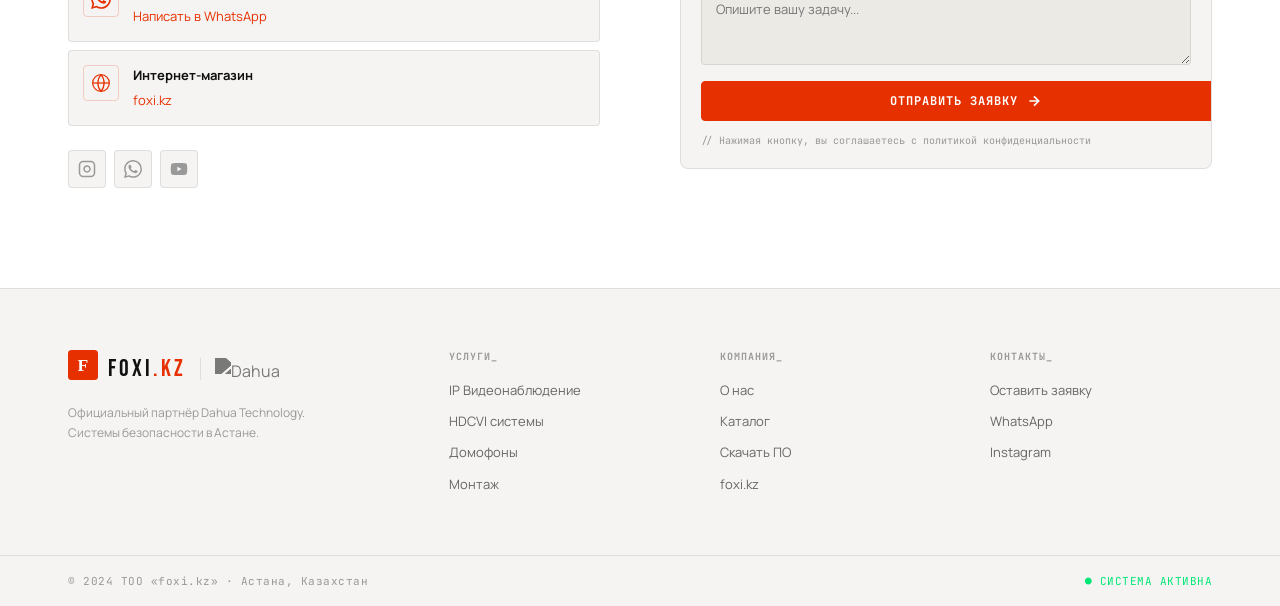
==== commit f213bf21: "Remove products section and nav links, keep only catalog" ====
--- a/index.html
+++ b/index.html
@@ -34,7 +34,6 @@
 
       <nav class="nav" id="nav">
         <a href="#services">Услуги</a>
-        <a href="#products">Продукция</a>
         <a href="catalog.html" class="nav__catalog">Каталог</a>
         <a href="#about">О нас</a>
         <a href="#software">ПО</a>
@@ -428,7 +427,8 @@
     </div>
   </section>
 
-  <!-- PRODUCTS -->
+  <!-- PRODUCTS REMOVED -->
+  <!--
   <section class="section products" id="products">
     <div class="container">
       <div class="section__head">
@@ -657,6 +657,7 @@
       </div>
     </div>
   </section>
+  -->
 
   <!-- ABOUT -->
   <section class="section about" id="about">
@@ -974,10 +975,6 @@
       <svg viewBox="0 0 24 24" fill="none" stroke="currentColor" stroke-width="1.8" width="20" height="20"><rect x="3" y="3" width="7" height="7" rx="1"/><rect x="14" y="3" width="7" height="7" rx="1"/><rect x="3" y="14" width="7" height="7" rx="1"/><rect x="14" y="14" width="7" height="7" rx="1"/></svg>
       <span>Услуги</span>
     </a>
-    <a href="#products" class="mobile-nav__item">
-      <svg viewBox="0 0 24 24" fill="none" stroke="currentColor" stroke-width="1.8" width="20" height="20"><circle cx="12" cy="12" r="3"/><path d="M12 2v3M12 19v3M4.22 4.22l2.12 2.12M17.66 17.66l2.12 2.12M2 12h3M19 12h3M4.22 19.78l2.12-2.12M17.66 6.34l2.12-2.12"/></svg>
-      <span>Продукция</span>
-    </a>
     <a href="catalog.html" class="mobile-nav__item mobile-nav__item--accent">
       <svg viewBox="0 0 24 24" fill="none" stroke="currentColor" stroke-width="1.8" width="20" height="20"><path d="M6 2L3 6v14a2 2 0 002 2h14a2 2 0 002-2V6l-3-4z"/><line x1="3" y1="6" x2="21" y2="6"/><path d="M16 10a4 4 0 01-8 0"/></svg>
       <span>Каталог</span>
--- a/style.css
+++ b/style.css
@@ -1078,14 +1078,23 @@
 }
 .mobile-nav__item {
   flex: 1;
+  min-width: 0;
   display: flex; flex-direction: column; align-items: center; justify-content: center;
   gap: 3px;
-  padding: 10px 4px;
+  padding: 10px 2px;
   color: var(--gray-1);
   font-family: var(--font-mono);
-  font-size: 9px; letter-spacing: 0.5px; text-transform: uppercase;
+  font-size: 8px; letter-spacing: 0; text-transform: uppercase;
   border-top: 2px solid transparent;
   transition: color 0.2s, border-color 0.2s;
+  overflow: hidden;
+}
+.mobile-nav__item span {
+  white-space: nowrap;
+  overflow: hidden;
+  text-overflow: ellipsis;
+  width: 100%;
+  text-align: center;
 }
 .mobile-nav__item:hover,
 .mobile-nav__item.active { color: var(--white); border-top-color: var(--red); }
